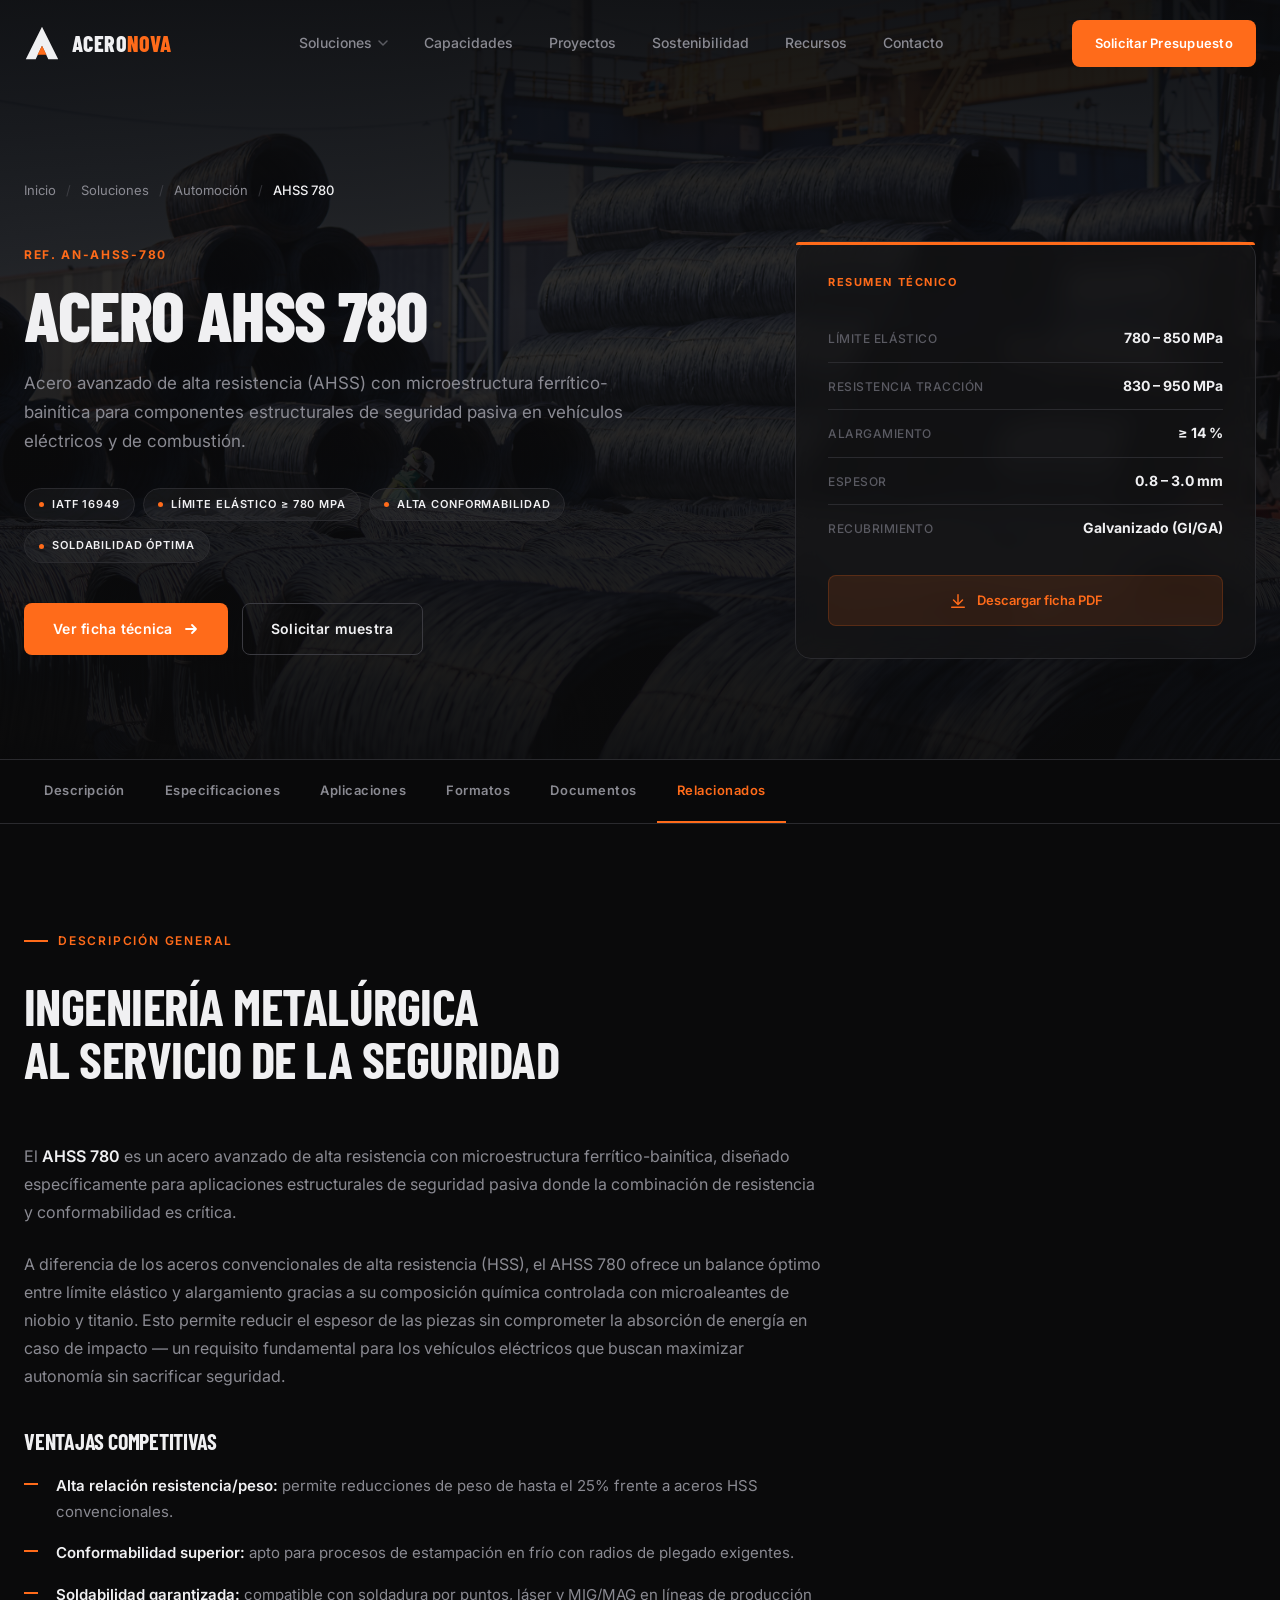
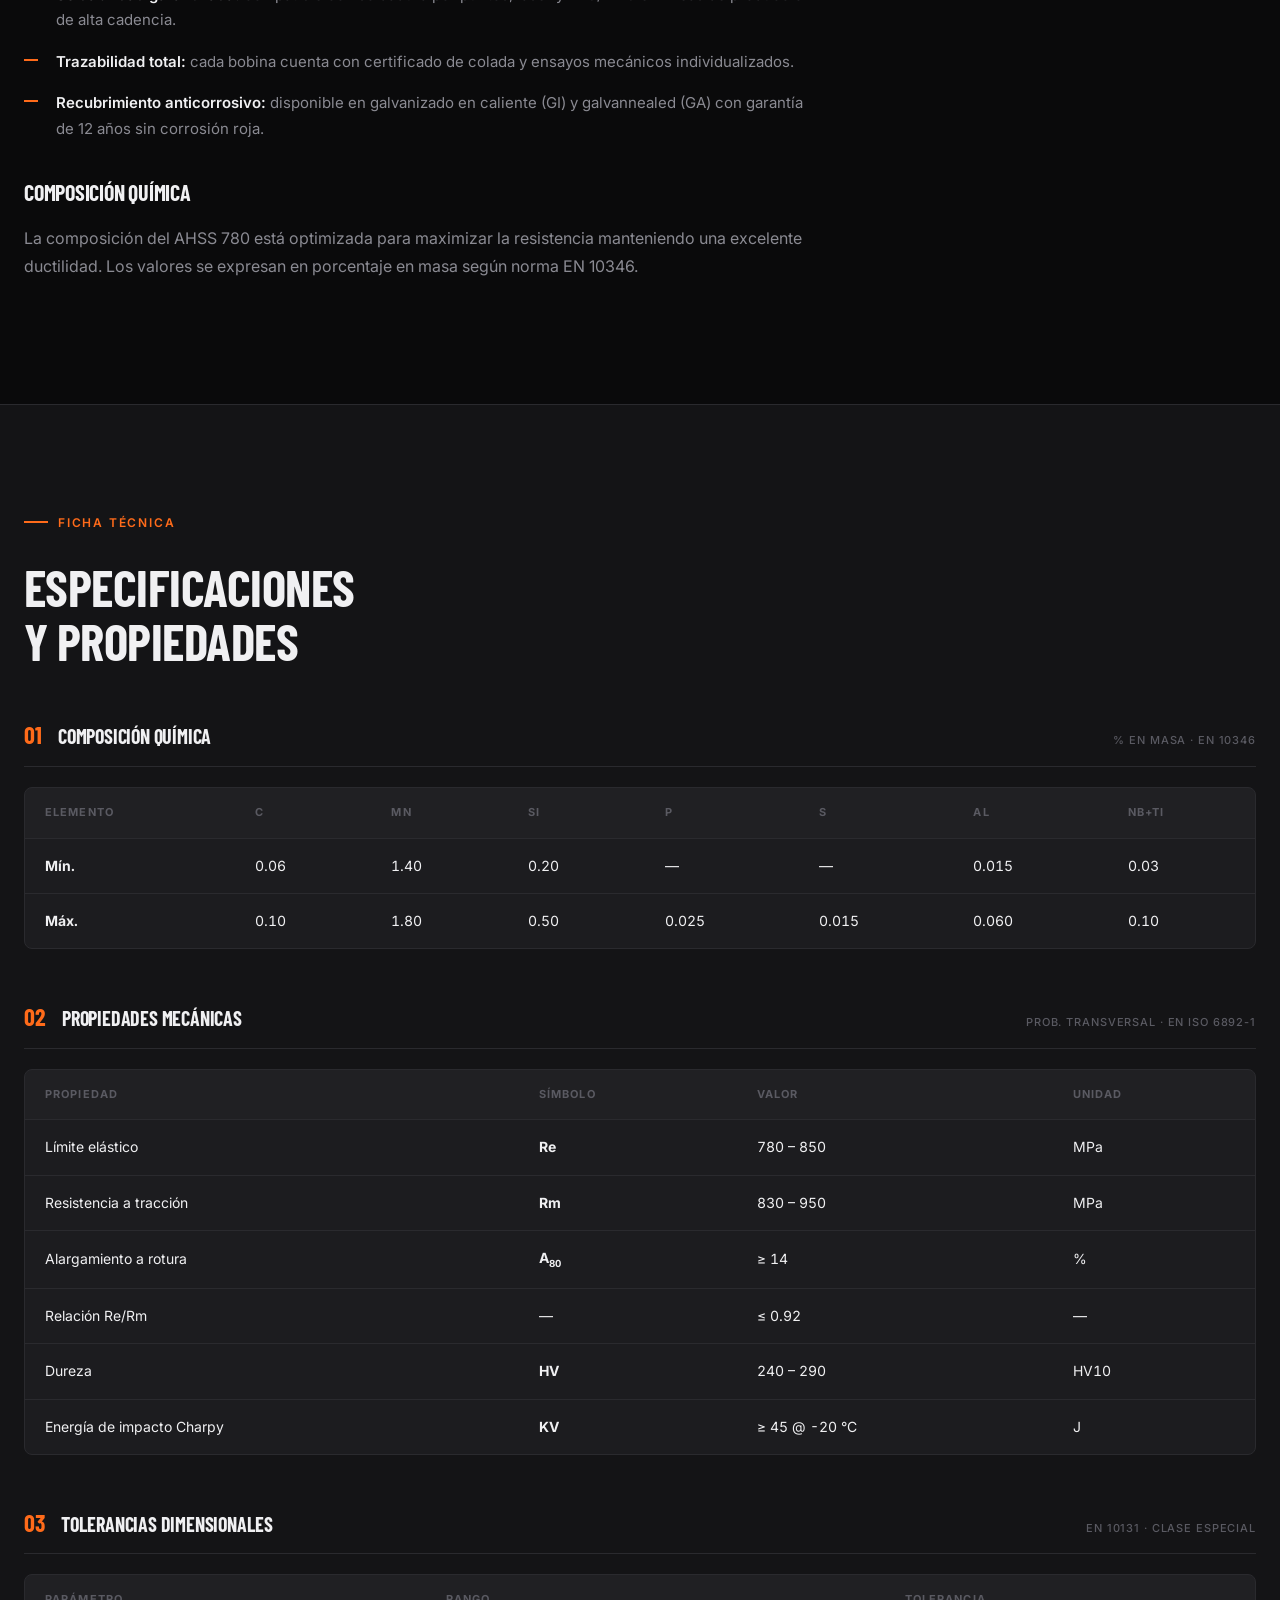
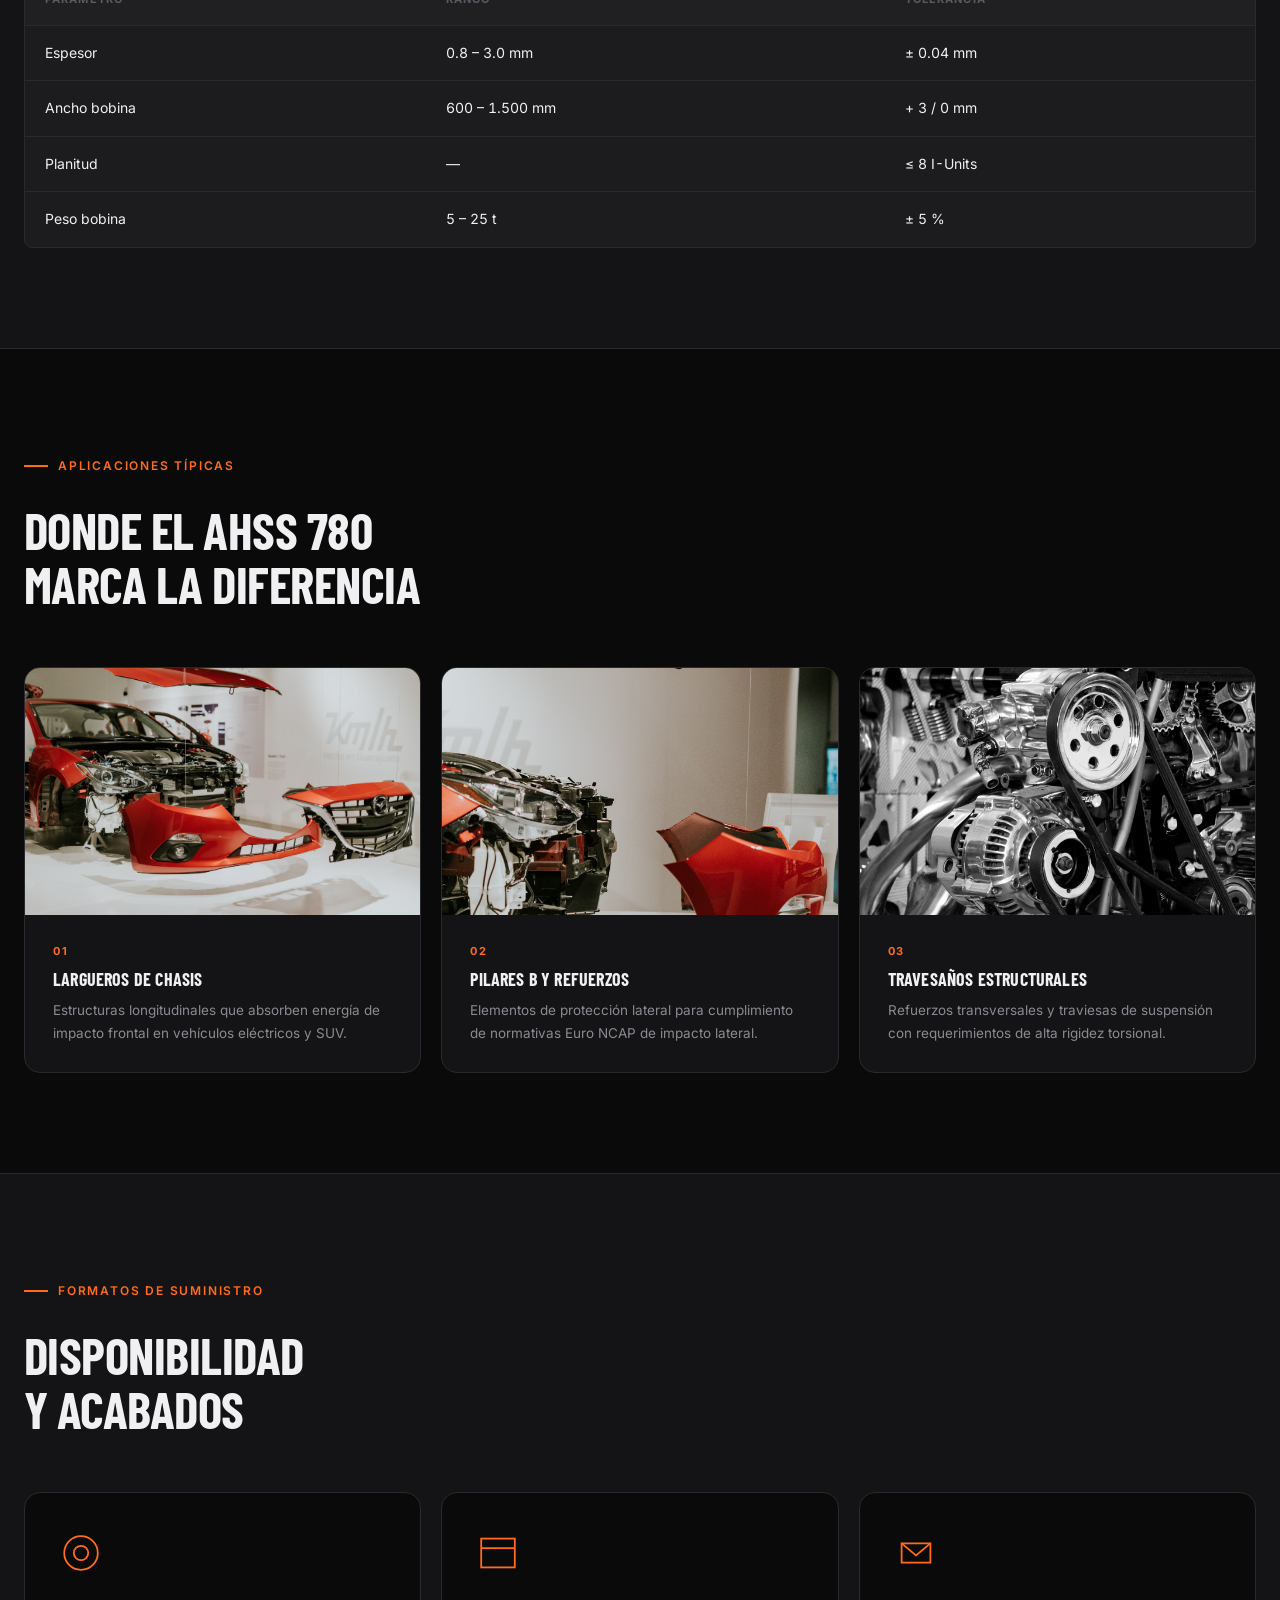
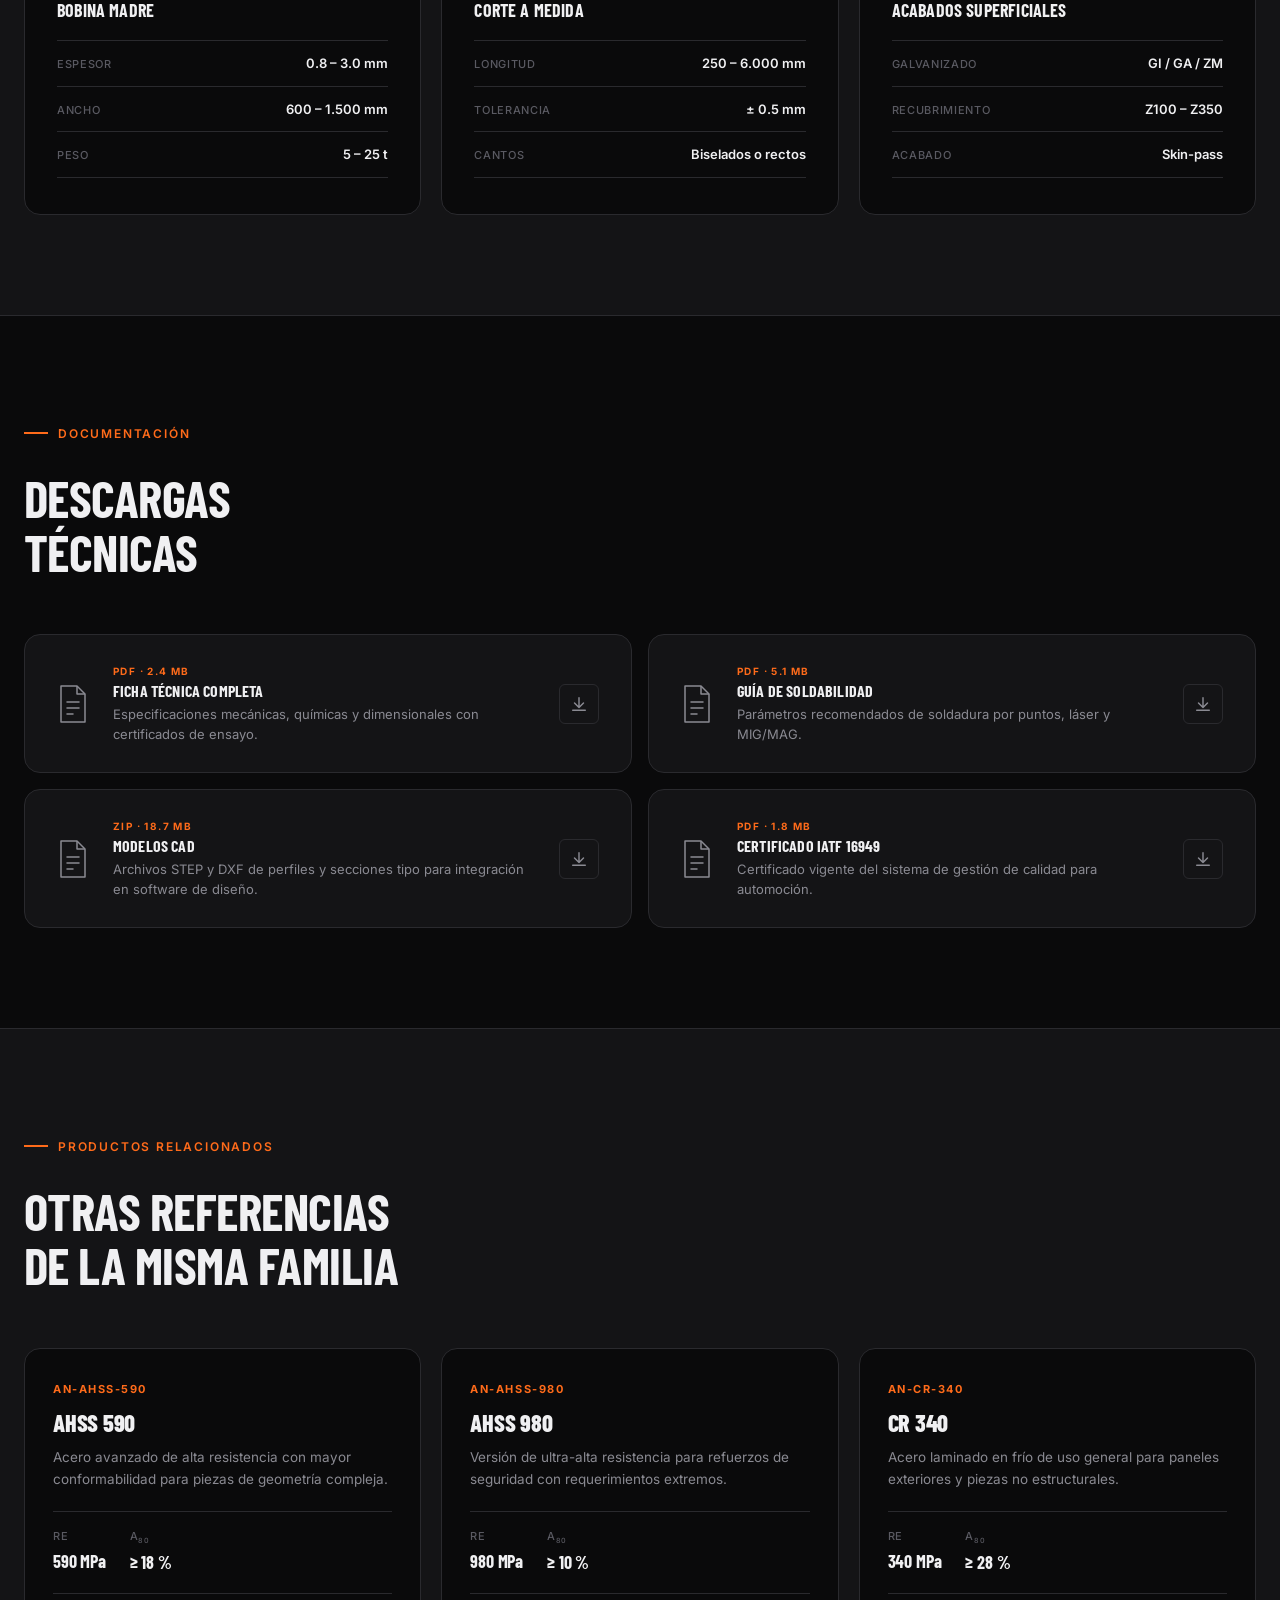
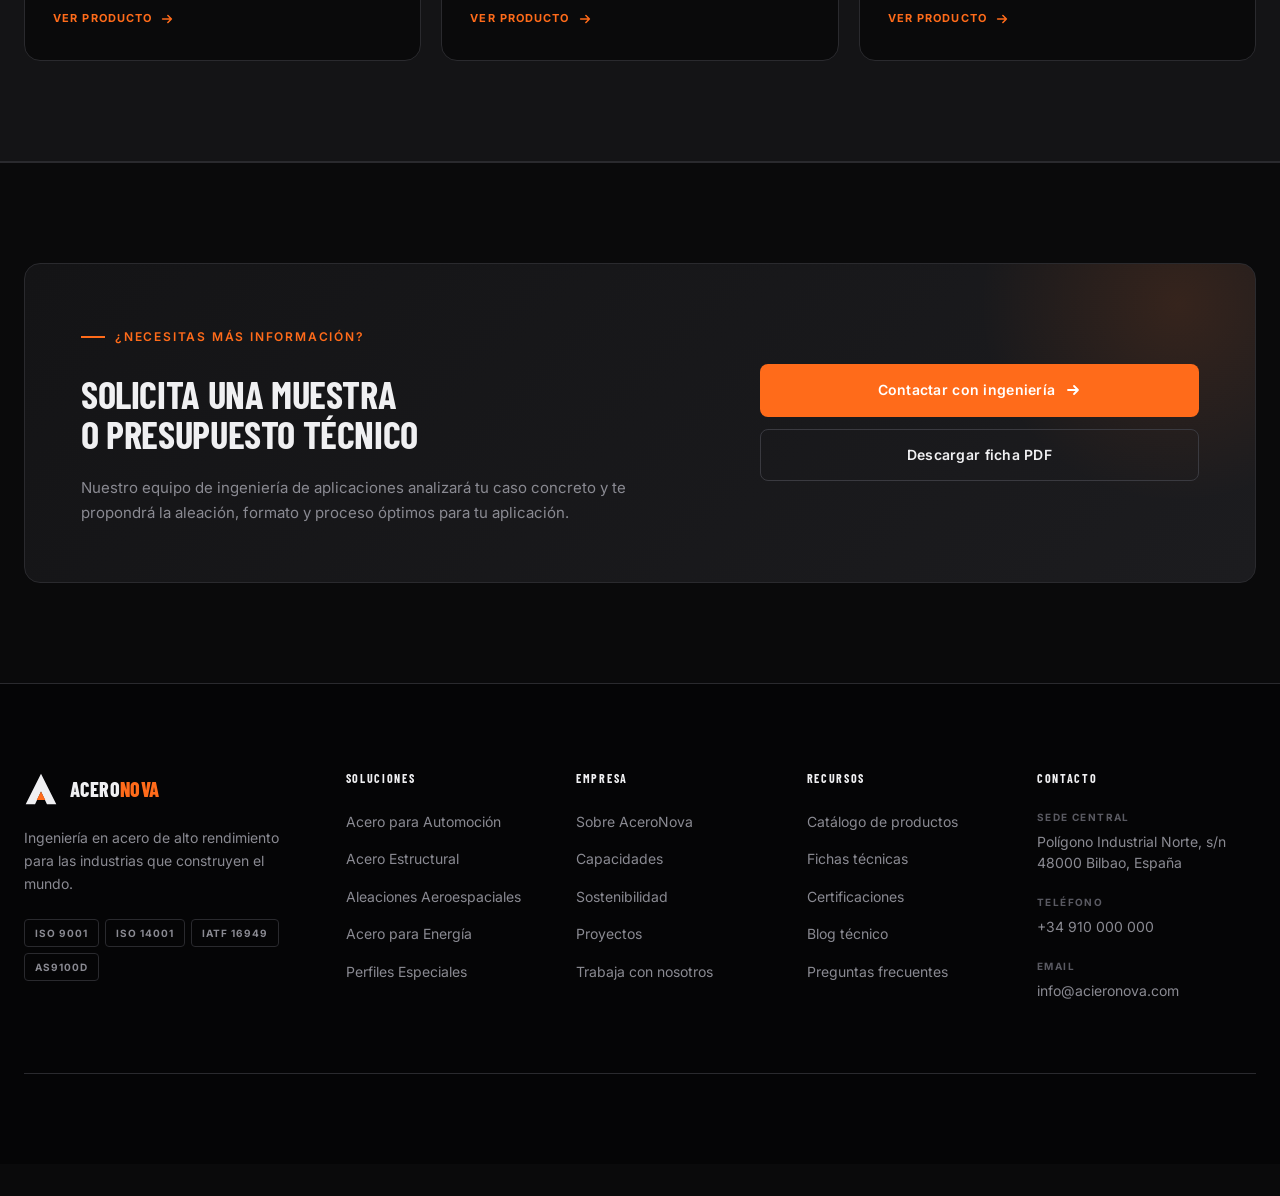
==== producto.html @ 3eb46269 "Pagina metalúrgica" ====
<!DOCTYPE html>
<html lang="es">
<head>
  <meta charset="UTF-8">
  <meta name="viewport" content="width=device-width, initial-scale=1.0">

  <!-- SEO básico -->
  <title>Acero AHSS 780 — Acero Avanzado de Alta Resistencia | AceroNova</title>
  <meta name="description" content="Ficha técnica del acero AHSS 780: acero avanzado de alta resistencia para componentes estructurales de automoción. Límite elástico ≥ 780 MPa, tolerancias ±0.04 mm, certificación IATF 16949.">
  <meta name="keywords" content="AHSS 780, acero alta resistencia, acero automoción, acero estructural, AHSS, acero avanzado, ficha técnica acero">
  <meta name="author" content="AceroNova">
  <meta name="robots" content="index, follow, max-image-preview:large">
  <meta name="theme-color" content="#0a0a0b">
  <meta name="format-detection" content="telephone=no">
  <link rel="canonical" href="https://acieronova.com/producto.html">

  <!-- Open Graph -->
  <meta property="og:type" content="product">
  <meta property="og:site_name" content="AceroNova">
  <meta property="og:locale" content="es_ES">
  <meta property="og:url" content="https://acieronova.com/producto.html">
  <meta property="og:title" content="Acero AHSS 780 — Acero Avanzado de Alta Resistencia">
  <meta property="og:description" content="Acero AHSS 780 para componentes estructurales de seguridad pasiva. Límite elástico ≥ 780 MPa, alta conformabilidad, soldabilidad óptima y certificación IATF 16949.">
  <meta property="og:image" content="https://acieronova.com/assets/img/og-producto.jpg">
  <meta property="og:image:width" content="1200">
  <meta property="og:image:height" content="630">
  <meta property="og:image:alt" content="Ficha técnica del acero AHSS 780">

  <!-- Twitter Card -->
  <meta name="twitter:card" content="summary_large_image">
  <meta name="twitter:title" content="Acero AHSS 780 — Ficha técnica">
  <meta name="twitter:description" content="Acero avanzado de alta resistencia para componentes estructurales de automoción. Re ≥ 780 MPa · Tolerancia ±0.04 mm.">
  <meta name="twitter:image" content="https://acieronova.com/assets/img/og-producto.jpg">

  <!-- Favicon -->
  <link rel="icon" type="image/svg+xml" href="favicon.svg">
  <link rel="apple-touch-icon" href="favicon.svg">

  <!-- Fuentes (optimizadas) -->
  <link rel="preconnect" href="https://fonts.googleapis.com">
  <link rel="preconnect" href="https://fonts.gstatic.com" crossorigin>
  <link href="https://fonts.googleapis.com/css2?family=Barlow+Condensed:wght@700;800&family=Inter:wght@400;600;700&display=swap" rel="stylesheet">

  <!-- Estilos -->
  <link rel="stylesheet" href="css/styles.css">

  <!-- Schema.org — Product -->
  <script type="application/ld+json">
  {
    "@context": "https://schema.org",
    "@type": "Product",
    "name": "Acero AHSS 780",
    "sku": "AN-AHSS-780",
    "mpn": "AHSS-780",
    "brand": {
      "@type": "Brand",
      "name": "AceroNova"
    },
    "description": "Acero avanzado de alta resistencia (AHSS) con microestructura ferrítico-bainítica para componentes estructurales de seguridad pasiva. Límite elástico 780-850 MPa, alargamiento ≥ 14%, disponible en espesores de 0.8 a 3.0 mm con recubrimiento galvanizado.",
    "image": "https://acieronova.com/assets/img/producto-hero.jpg",
    "category": "Acero Avanzado de Alta Resistencia",
    "material": "Acero microaleado ferrítico-bainítico",
    "manufacturer": {
      "@type": "Organization",
      "name": "AceroNova",
      "url": "https://acieronova.com"
    },
    "additionalProperty": [
      {
        "@type": "PropertyValue",
        "name": "Límite elástico (Re)",
        "value": "780-850",
        "unitCode": "MPA"
      },
      {
        "@type": "PropertyValue",
        "name": "Resistencia a tracción (Rm)",
        "value": "830-950",
        "unitCode": "MPA"
      },
      {
        "@type": "PropertyValue",
        "name": "Alargamiento (A80)",
        "value": "≥ 14",
        "unitCode": "P1"
      },
      {
        "@type": "PropertyValue",
        "name": "Espesor",
        "value": "0.8-3.0",
        "unitCode": "MMT"
      }
    ],
    "offers": {
      "@type": "Offer",
      "availability": "https://schema.org/InStock",
      "priceCurrency": "EUR",
      "price": "0",
      "priceValidUntil": "2025-12-31",
      "url": "https://acieronova.com/producto.html",
      "seller": {
        "@type": "Organization",
        "name": "AceroNova"
      }
    }
  }
  </script>
</head>
<body class="page-product">

  <!-- ============================================================
       HEADER (idéntico al de index.html)
       ============================================================ -->
  <header class="header" id="header">
    <div class="header__inner container">

      <a href="index.html" class="header__logo" aria-label="AceroNova — Inicio">
        <svg class="header__logo-mark" viewBox="0 0 40 40" fill="none" aria-hidden="true">
          <path d="M20 2L38 38H27L20 23L13 38H2L20 2Z" fill="currentColor"/>
          <path d="M20 23L25 33H15L20 23Z" fill="var(--orange)"/>
        </svg>
        <span class="header__logo-text">ACERO<span>NOVA</span></span>
      </a>

      <nav class="header__nav" id="nav" aria-label="Navegación principal">
  <ul class="header__menu">

    <li class="header__item header__item--has-dropdown">
      <a href="index.html#soluciones" class="header__link">
        Soluciones
        <svg class="header__caret" width="10" height="6" viewBox="0 0 10 6" fill="none" aria-hidden="true">
          <path d="M1 1L5 5L9 1" stroke="currentColor" stroke-width="1.5" stroke-linecap="round" stroke-linejoin="round"/>
        </svg>
      </a>
      <div class="header__dropdown">
        <ul>
          <li><a href="producto.html">Acero para Automoción</a></li>
          <li><a href="index.html#soluciones">Acero Estructural</a></li>
          <li><a href="index.html#soluciones">Aleaciones Aeroespaciales</a></li>
          <li><a href="index.html#soluciones">Acero para Energía</a></li>
          <li><a href="index.html#soluciones">Perfiles Especiales</a></li>
        </ul>
      </div>
    </li>

    <li class="header__item">
      <a href="index.html#capacidades" class="header__link">Capacidades</a>
    </li>

    <li class="header__item">
      <a href="index.html#proyectos" class="header__link">Proyectos</a>
    </li>

    <li class="header__item">
      <a href="index.html#sostenibilidad" class="header__link">Sostenibilidad</a>
    </li>

    <li class="header__item">
      <a href="recursos.html" class="header__link">Recursos</a>
    </li>

    <li class="header__item">
      <a href="index.html#contacto" class="header__link">Contacto</a>
    </li>

  </ul>
</nav>

      <div class="header__actions">
        <a href="index.html#contacto" class="btn btn--primary header__cta">
          Solicitar Presupuesto
        </a>
        <button class="header__toggle" id="navToggle" aria-label="Abrir menú" aria-expanded="false" aria-controls="nav">
          <span></span>
          <span></span>
          <span></span>
        </button>
      </div>

    </div>
  </header>


  <!-- ============================================================
       HERO DE PRODUCTO
       ============================================================ -->
  <section class="product-hero">

    <!-- Fondo de imagen sutil -->
    <div class="product-hero__media" aria-hidden="true">
      <img src="/assets/img/producto-hero.jpg" alt="">
      <div class="product-hero__overlay"></div>
    </div>

    <div class="container">

      <!-- Breadcrumb -->
      <nav class="breadcrumb" aria-label="Ruta de navegación">
        <ol class="breadcrumb__list">
          <li><a href="index.html">Inicio</a></li>
          <li><span class="breadcrumb__sep">/</span></li>
          <li><a href="index.html#soluciones">Soluciones</a></li>
          <li><span class="breadcrumb__sep">/</span></li>
          <li><a href="#">Automoción</a></li>
          <li><span class="breadcrumb__sep">/</span></li>
          <li aria-current="page">AHSS 780</li>
        </ol>
      </nav>

      <div class="product-hero__content">

        <div class="product-hero__head">

          <span class="product-hero__code">Ref. AN-AHSS-780</span>

          <h1 class="product-hero__title">
            Acero AHSS 780
          </h1>

          <p class="product-hero__subtitle">
            Acero avanzado de alta resistencia (AHSS) con microestructura
            ferrítico-bainítica para componentes estructurales de seguridad
            pasiva en vehículos eléctricos y de combustión.
          </p>

          <!-- Badges rápidos -->
          <ul class="product-hero__badges">
            <li>IATF 16949</li>
            <li>Límite elástico ≥ 780 MPa</li>
            <li>Alta conformabilidad</li>
            <li>Soldabilidad óptima</li>
          </ul>

          <!-- CTAs -->
          <div class="product-hero__actions">
            <a href="#ficha" class="btn btn--primary">
              Ver ficha técnica
              <svg class="btn__arrow" width="16" height="16" viewBox="0 0 16 16" fill="none" aria-hidden="true">
                <path d="M3 8H13M13 8L9 4M13 8L9 12" stroke="currentColor" stroke-width="1.8" stroke-linecap="round" stroke-linejoin="round"/>
              </svg>
            </a>
            <a href="index.html#contacto" class="btn btn--ghost">
              Solicitar muestra
            </a>
          </div>

        </div>

        <!-- Ficha resumen lateral -->
        <aside class="product-hero__summary">
          <div class="product-summary">
            <span class="product-summary__label">Resumen técnico</span>

            <dl class="product-summary__list">
              <div>
                <dt>Límite elástico</dt>
                <dd>780 – 850 MPa</dd>
              </div>
              <div>
                <dt>Resistencia tracción</dt>
                <dd>830 – 950 MPa</dd>
              </div>
              <div>
                <dt>Alargamiento</dt>
                <dd>≥ 14 %</dd>
              </div>
              <div>
                <dt>Espesor</dt>
                <dd>0.8 – 3.0 mm</dd>
              </div>
              <div>
                <dt>Recubrimiento</dt>
                <dd>Galvanizado (GI/GA)</dd>
              </div>
            </dl>

            <a href="#" class="product-summary__download">
              <svg width="18" height="18" viewBox="0 0 20 20" fill="none" aria-hidden="true">
                <path d="M10 3V14M10 14L5 9M10 14L15 9" stroke="currentColor" stroke-width="1.6" stroke-linecap="round" stroke-linejoin="round"/>
                <path d="M3 17H17" stroke="currentColor" stroke-width="1.6" stroke-linecap="round"/>
              </svg>
              Descargar ficha PDF
            </a>
          </div>
        </aside>

      </div>

    </div>

  </section>


  <!-- ============================================================
       NAV INTERNA STICKY
       ============================================================ -->
  <nav class="product-nav" id="productNav" aria-label="Secciones del producto">
    <div class="container">
      <ul class="product-nav__list">
        <li><a href="#descripcion" class="product-nav__link is-active">Descripción</a></li>
        <li><a href="#ficha" class="product-nav__link">Especificaciones</a></li>
        <li><a href="#aplicaciones" class="product-nav__link">Aplicaciones</a></li>
        <li><a href="#formatos" class="product-nav__link">Formatos</a></li>
        <li><a href="#documentos" class="product-nav__link">Documentos</a></li>
        <li><a href="#relacionados" class="product-nav__link">Relacionados</a></li>
      </ul>
    </div>
  </nav>


  <!-- ============================================================
       SECCIÓN 1 — DESCRIPCIÓN
       ============================================================ -->
  <section class="product-section" id="descripcion">
    <div class="container">

      <div class="product-section__head">
        <span class="eyebrow">Descripción general</span>
        <h2 class="product-section__title">
          Ingeniería metalúrgica<br>
          al servicio de la seguridad
        </h2>
      </div>

      <div class="product-prose">

        <p class="product-prose__lead">
          El <strong>AHSS 780</strong> es un acero avanzado de alta resistencia
          con microestructura ferrítico-bainítica, diseñado específicamente
          para aplicaciones estructurales de seguridad pasiva donde la
          combinación de resistencia y conformabilidad es crítica.
        </p>

        <p>
          A diferencia de los aceros convencionales de alta resistencia
          (HSS), el AHSS 780 ofrece un balance óptimo entre límite elástico
          y alargamiento gracias a su composición química controlada con
          microaleantes de niobio y titanio. Esto permite reducir el espesor
          de las piezas sin comprometer la absorción de energía en caso de
          impacto — un requisito fundamental para los vehículos eléctricos
          que buscan maximizar autonomía sin sacrificar seguridad.
        </p>

        <h3>Ventajas competitivas</h3>

        <ul class="product-prose__list">
          <li>
            <strong>Alta relación resistencia/peso:</strong> permite reducciones
            de peso de hasta el 25% frente a aceros HSS convencionales.
          </li>
          <li>
            <strong>Conformabilidad superior:</strong> apto para procesos de
            estampación en frío con radios de plegado exigentes.
          </li>
          <li>
            <strong>Soldabilidad garantizada:</strong> compatible con soldadura
            por puntos, láser y MIG/MAG en líneas de producción de alta cadencia.
          </li>
          <li>
            <strong>Trazabilidad total:</strong> cada bobina cuenta con
            certificado de colada y ensayos mecánicos individualizados.
          </li>
          <li>
            <strong>Recubrimiento anticorrosivo:</strong> disponible en
            galvanizado en caliente (GI) y galvannealed (GA) con garantía
            de 12 años sin corrosión roja.
          </li>
        </ul>

        <h3>Composición química</h3>

        <p>
          La composición del AHSS 780 está optimizada para maximizar la
          resistencia manteniendo una excelente ductilidad. Los valores
          se expresan en porcentaje en masa según norma EN 10346.
        </p>

      </div>

    </div>
  </section>


  <!-- ============================================================
       SECCIÓN 2 — ESPECIFICACIONES TÉCNICAS
       ============================================================ -->
  <section class="product-section product-section--alt" id="ficha">
    <div class="container">

      <div class="product-section__head">
        <span class="eyebrow">Ficha técnica</span>
        <h2 class="product-section__title">
          Especificaciones<br>
          y propiedades
        </h2>
      </div>

      <!-- Tabla: Composición química -->
      <div class="spec-block">

        <div class="spec-block__head">
          <span class="spec-block__num">01</span>
          <h3 class="spec-block__title">Composición química</h3>
          <span class="spec-block__meta">% en masa · EN 10346</span>
        </div>

        <div class="spec-table-wrap">
          <table class="spec-table">
            <thead>
              <tr>
                <th>Elemento</th>
                <th>C</th>
                <th>Mn</th>
                <th>Si</th>
                <th>P</th>
                <th>S</th>
                <th>Al</th>
                <th>Nb+Ti</th>
              </tr>
            </thead>
            <tbody>
              <tr>
                <td><strong>Mín.</strong></td>
                <td>0.06</td>
                <td>1.40</td>
                <td>0.20</td>
                <td>—</td>
                <td>—</td>
                <td>0.015</td>
                <td>0.03</td>
              </tr>
              <tr>
                <td><strong>Máx.</strong></td>
                <td>0.10</td>
                <td>1.80</td>
                <td>0.50</td>
                <td>0.025</td>
                <td>0.015</td>
                <td>0.060</td>
                <td>0.10</td>
              </tr>
            </tbody>
          </table>
        </div>

      </div>

      <!-- Tabla: Propiedades mecánicas -->
      <div class="spec-block">

        <div class="spec-block__head">
          <span class="spec-block__num">02</span>
          <h3 class="spec-block__title">Propiedades mecánicas</h3>
          <span class="spec-block__meta">Prob. transversal · EN ISO 6892-1</span>
        </div>

        <div class="spec-table-wrap">
          <table class="spec-table">
            <thead>
              <tr>
                <th>Propiedad</th>
                <th>Símbolo</th>
                <th>Valor</th>
                <th>Unidad</th>
              </tr>
            </thead>
            <tbody>
              <tr>
                <td>Límite elástico</td>
                <td><strong>Re</strong></td>
                <td>780 – 850</td>
                <td>MPa</td>
              </tr>
              <tr>
                <td>Resistencia a tracción</td>
                <td><strong>Rm</strong></td>
                <td>830 – 950</td>
                <td>MPa</td>
              </tr>
              <tr>
                <td>Alargamiento a rotura</td>
                <td><strong>A<sub>80</sub></strong></td>
                <td>≥ 14</td>
                <td>%</td>
              </tr>
              <tr>
                <td>Relación Re/Rm</td>
                <td>—</td>
                <td>≤ 0.92</td>
                <td>—</td>
              </tr>
              <tr>
                <td>Dureza</td>
                <td><strong>HV</strong></td>
                <td>240 – 290</td>
                <td>HV10</td>
              </tr>
              <tr>
                <td>Energía de impacto Charpy</td>
                <td><strong>KV</strong></td>
                <td>≥ 45 @ -20 °C</td>
                <td>J</td>
              </tr>
            </tbody>
          </table>
        </div>

      </div>

      <!-- Tabla: Tolerancias dimensionales -->
      <div class="spec-block">

        <div class="spec-block__head">
          <span class="spec-block__num">03</span>
          <h3 class="spec-block__title">Tolerancias dimensionales</h3>
          <span class="spec-block__meta">EN 10131 · Clase especial</span>
        </div>

        <div class="spec-table-wrap">
          <table class="spec-table">
            <thead>
              <tr>
                <th>Parámetro</th>
                <th>Rango</th>
                <th>Tolerancia</th>
              </tr>
            </thead>
            <tbody>
              <tr>
                <td>Espesor</td>
                <td>0.8 – 3.0 mm</td>
                <td>± 0.04 mm</td>
              </tr>
              <tr>
                <td>Ancho bobina</td>
                <td>600 – 1.500 mm</td>
                <td>+ 3 / 0 mm</td>
              </tr>
              <tr>
                <td>Planitud</td>
                <td>—</td>
                <td>≤ 8 I-Units</td>
              </tr>
              <tr>
                <td>Peso bobina</td>
                <td>5 – 25 t</td>
                <td>± 5 %</td>
              </tr>
            </tbody>
          </table>
        </div>

      </div>

    </div>
  </section>


  <!-- ============================================================
       SECCIÓN 3 — APLICACIONES
       ============================================================ -->
  <section class="product-section" id="aplicaciones">
    <div class="container">

      <div class="product-section__head">
        <span class="eyebrow">Aplicaciones típicas</span>
        <h2 class="product-section__title">
          Donde el AHSS 780<br>
          marca la diferencia
        </h2>
      </div>

      <div class="applications">

        <a href="#" class="app-card">
          <div class="app-card__media">
            <img src="/assets/img/producto-aplicacion-1.jpg" alt="Aplicación en chasis de automoción" loading="lazy">
          </div>
          <div class="app-card__body">
            <span class="app-card__num">01</span>
            <h3 class="app-card__title">Largueros de chasis</h3>
            <p class="app-card__desc">
              Estructuras longitudinales que absorben energía de impacto
              frontal en vehículos eléctricos y SUV.
            </p>
          </div>
        </a>

        <a href="#" class="app-card">
          <div class="app-card__media">
            <img src="/assets/img/producto-aplicacion-2.jpg" alt="Aplicación en pilar B" loading="lazy">
          </div>
          <div class="app-card__body">
            <span class="app-card__num">02</span>
            <h3 class="app-card__title">Pilares B y refuerzos</h3>
            <p class="app-card__desc">
              Elementos de protección lateral para cumplimiento de
              normativas Euro NCAP de impacto lateral.
            </p>
          </div>
        </a>

        <a href="#" class="app-card">
          <div class="app-card__media">
            <img src="/assets/img/producto-aplicacion-3.jpg" alt="Aplicación en travesaños" loading="lazy">
          </div>
          <div class="app-card__body">
            <span class="app-card__num">03</span>
            <h3 class="app-card__title">Travesaños estructurales</h3>
            <p class="app-card__desc">
              Refuerzos transversales y traviesas de suspensión con
              requerimientos de alta rigidez torsional.
            </p>
          </div>
        </a>

      </div>

    </div>
  </section>


  <!-- ============================================================
       SECCIÓN 4 — FORMATOS DISPONIBLES
       ============================================================ -->
  <section class="product-section product-section--alt" id="formatos">
    <div class="container">

      <div class="product-section__head">
        <span class="eyebrow">Formatos de suministro</span>
        <h2 class="product-section__title">
          Disponibilidad<br>
          y acabados
        </h2>
      </div>

      <div class="formats">

        <div class="format-card">
          <div class="format-card__icon">
            <svg viewBox="0 0 40 40" fill="none" aria-hidden="true">
              <circle cx="20" cy="20" r="14" stroke="currentColor" stroke-width="1.5"/>
              <circle cx="20" cy="20" r="6" stroke="currentColor" stroke-width="1.5"/>
            </svg>
          </div>
          <h3 class="format-card__title">Bobina madre</h3>
          <ul class="format-card__specs">
            <li><span>Espesor</span><strong>0.8 – 3.0 mm</strong></li>
            <li><span>Ancho</span><strong>600 – 1.500 mm</strong></li>
            <li><span>Peso</span><strong>5 – 25 t</strong></li>
          </ul>
        </div>

        <div class="format-card">
          <div class="format-card__icon">
            <svg viewBox="0 0 40 40" fill="none" aria-hidden="true">
              <rect x="6" y="8" width="28" height="24" stroke="currentColor" stroke-width="1.5"/>
              <path d="M6 16H34" stroke="currentColor" stroke-width="1.5"/>
            </svg>
          </div>
          <h3 class="format-card__title">Corte a medida</h3>
          <ul class="format-card__specs">
            <li><span>Longitud</span><strong>250 – 6.000 mm</strong></li>
            <li><span>Tolerancia</span><strong>± 0.5 mm</strong></li>
            <li><span>Cantos</span><strong>Biselados o rectos</strong></li>
          </ul>
        </div>

        <div class="format-card">
          <div class="format-card__icon">
            <svg viewBox="0 0 40 40" fill="none" aria-hidden="true">
              <path d="M8 12H32V28H8Z" stroke="currentColor" stroke-width="1.5"/>
              <path d="M8 12L20 22L32 12" stroke="currentColor" stroke-width="1.5"/>
            </svg>
          </div>
          <h3 class="format-card__title">Acabados superficiales</h3>
          <ul class="format-card__specs">
            <li><span>Galvanizado</span><strong>GI / GA / ZM</strong></li>
            <li><span>Recubrimiento</span><strong>Z100 – Z350</strong></li>
            <li><span>Acabado</span><strong>Skin-pass</strong></li>
          </ul>
        </div>

      </div>

    </div>
  </section>


  <!-- ============================================================
       SECCIÓN 5 — DOCUMENTOS
       ============================================================ -->
  <section class="product-section" id="documentos">
    <div class="container">

      <div class="product-section__head">
        <span class="eyebrow">Documentación</span>
        <h2 class="product-section__title">
          Descargas<br>
          técnicas
        </h2>
      </div>

      <div class="documents">

        <a href="#" class="doc-item">
          <div class="doc-item__icon">
            <svg viewBox="0 0 32 40" fill="none" aria-hidden="true">
              <path d="M4 2H20L28 10V38H4V2Z" stroke="currentColor" stroke-width="1.5" stroke-linejoin="round"/>
              <path d="M20 2V10H28" stroke="currentColor" stroke-width="1.5" stroke-linejoin="round"/>
              <path d="M10 18H22M10 24H22M10 30H16" stroke="currentColor" stroke-width="1.5" stroke-linecap="round"/>
            </svg>
          </div>
          <div class="doc-item__body">
            <span class="doc-item__type">PDF · 2.4 MB</span>
            <h3 class="doc-item__title">Ficha técnica completa</h3>
            <p class="doc-item__desc">
              Especificaciones mecánicas, químicas y dimensionales con
              certificados de ensayo.
            </p>
          </div>
          <span class="doc-item__cta">
            <svg width="18" height="18" viewBox="0 0 20 20" fill="none" aria-hidden="true">
              <path d="M10 3V14M10 14L5 9M10 14L15 9" stroke="currentColor" stroke-width="1.6" stroke-linecap="round" stroke-linejoin="round"/>
              <path d="M3 17H17" stroke="currentColor" stroke-width="1.6" stroke-linecap="round"/>
            </svg>
          </span>
        </a>

        <a href="#" class="doc-item">
          <div class="doc-item__icon">
            <svg viewBox="0 0 32 40" fill="none" aria-hidden="true">
              <path d="M4 2H20L28 10V38H4V2Z" stroke="currentColor" stroke-width="1.5" stroke-linejoin="round"/>
              <path d="M20 2V10H28" stroke="currentColor" stroke-width="1.5" stroke-linejoin="round"/>
              <path d="M10 18H22M10 24H22M10 30H16" stroke="currentColor" stroke-width="1.5" stroke-linecap="round"/>
            </svg>
          </div>
          <div class="doc-item__body">
            <span class="doc-item__type">PDF · 5.1 MB</span>
            <h3 class="doc-item__title">Guía de soldabilidad</h3>
            <p class="doc-item__desc">
              Parámetros recomendados de soldadura por puntos, láser y MIG/MAG.
            </p>
          </div>
          <span class="doc-item__cta">
            <svg width="18" height="18" viewBox="0 0 20 20" fill="none" aria-hidden="true">
              <path d="M10 3V14M10 14L5 9M10 14L15 9" stroke="currentColor" stroke-width="1.6" stroke-linecap="round" stroke-linejoin="round"/>
              <path d="M3 17H17" stroke="currentColor" stroke-width="1.6" stroke-linecap="round"/>
            </svg>
          </span>
        </a>

        <a href="#" class="doc-item">
          <div class="doc-item__icon">
            <svg viewBox="0 0 32 40" fill="none" aria-hidden="true">
              <path d="M4 2H20L28 10V38H4V2Z" stroke="currentColor" stroke-width="1.5" stroke-linejoin="round"/>
              <path d="M20 2V10H28" stroke="currentColor" stroke-width="1.5" stroke-linejoin="round"/>
              <path d="M10 18H22M10 24H22M10 30H16" stroke="currentColor" stroke-width="1.5" stroke-linecap="round"/>
            </svg>
          </div>
          <div class="doc-item__body">
            <span class="doc-item__type">ZIP · 18.7 MB</span>
            <h3 class="doc-item__title">Modelos CAD</h3>
            <p class="doc-item__desc">
              Archivos STEP y DXF de perfiles y secciones tipo para
              integración en software de diseño.
            </p>
          </div>
          <span class="doc-item__cta">
            <svg width="18" height="18" viewBox="0 0 20 20" fill="none" aria-hidden="true">
              <path d="M10 3V14M10 14L5 9M10 14L15 9" stroke="currentColor" stroke-width="1.6" stroke-linecap="round" stroke-linejoin="round"/>
              <path d="M3 17H17" stroke="currentColor" stroke-width="1.6" stroke-linecap="round"/>
            </svg>
          </span>
        </a>

        <a href="#" class="doc-item">
          <div class="doc-item__icon">
            <svg viewBox="0 0 32 40" fill="none" aria-hidden="true">
              <path d="M4 2H20L28 10V38H4V2Z" stroke="currentColor" stroke-width="1.5" stroke-linejoin="round"/>
              <path d="M20 2V10H28" stroke="currentColor" stroke-width="1.5" stroke-linejoin="round"/>
              <path d="M10 18H22M10 24H22M10 30H16" stroke="currentColor" stroke-width="1.5" stroke-linecap="round"/>
            </svg>
          </div>
          <div class="doc-item__body">
            <span class="doc-item__type">PDF · 1.8 MB</span>
            <h3 class="doc-item__title">Certificado IATF 16949</h3>
            <p class="doc-item__desc">
              Certificado vigente del sistema de gestión de calidad para
              automoción.
            </p>
          </div>
          <span class="doc-item__cta">
            <svg width="18" height="18" viewBox="0 0 20 20" fill="none" aria-hidden="true">
              <path d="M10 3V14M10 14L5 9M10 14L15 9" stroke="currentColor" stroke-width="1.6" stroke-linecap="round" stroke-linejoin="round"/>
              <path d="M3 17H17" stroke="currentColor" stroke-width="1.6" stroke-linecap="round"/>
            </svg>
          </span>
        </a>

      </div>

    </div>
  </section>


  <!-- ============================================================
       SECCIÓN 6 — PRODUCTOS RELACIONADOS
       ============================================================ -->
  <section class="product-section product-section--alt" id="relacionados">
    <div class="container">

      <div class="product-section__head">
        <span class="eyebrow">Productos relacionados</span>
        <h2 class="product-section__title">
          Otras referencias<br>
          de la misma familia
        </h2>
      </div>

      <div class="related">

        <a href="#" class="related-card">
          <span class="related-card__code">AN-AHSS-590</span>
          <h3 class="related-card__title">AHSS 590</h3>
          <p class="related-card__desc">
            Acero avanzado de alta resistencia con mayor conformabilidad
            para piezas de geometría compleja.
          </p>
          <ul class="related-card__specs">
            <li><span>Re</span><strong>590 MPa</strong></li>
            <li><span>A<sub>80</sub></span><strong>≥ 18 %</strong></li>
          </ul>
          <span class="related-card__cta">
            Ver producto
            <svg width="14" height="14" viewBox="0 0 16 16" fill="none" aria-hidden="true">
              <path d="M3 8H13M13 8L9 4M13 8L9 12" stroke="currentColor" stroke-width="1.8" stroke-linecap="round" stroke-linejoin="round"/>
            </svg>
          </span>
        </a>

        <a href="#" class="related-card">
          <span class="related-card__code">AN-AHSS-980</span>
          <h3 class="related-card__title">AHSS 980</h3>
          <p class="related-card__desc">
            Versión de ultra-alta resistencia para refuerzos de seguridad
            con requerimientos extremos.
          </p>
          <ul class="related-card__specs">
            <li><span>Re</span><strong>980 MPa</strong></li>
            <li><span>A<sub>80</sub></span><strong>≥ 10 %</strong></li>
          </ul>
          <span class="related-card__cta">
            Ver producto
            <svg width="14" height="14" viewBox="0 0 16 16" fill="none" aria-hidden="true">
              <path d="M3 8H13M13 8L9 4M13 8L9 12" stroke="currentColor" stroke-width="1.8" stroke-linecap="round" stroke-linejoin="round"/>
            </svg>
          </span>
        </a>

        <a href="#" class="related-card">
          <span class="related-card__code">AN-CR-340</span>
          <h3 class="related-card__title">CR 340</h3>
          <p class="related-card__desc">
            Acero laminado en frío de uso general para paneles exteriores
            y piezas no estructurales.
          </p>
          <ul class="related-card__specs">
            <li><span>Re</span><strong>340 MPa</strong></li>
            <li><span>A<sub>80</sub></span><strong>≥ 28 %</strong></li>
          </ul>
          <span class="related-card__cta">
            Ver producto
            <svg width="14" height="14" viewBox="0 0 16 16" fill="none" aria-hidden="true">
              <path d="M3 8H13M13 8L9 4M13 8L9 12" stroke="currentColor" stroke-width="1.8" stroke-linecap="round" stroke-linejoin="round"/>
            </svg>
          </span>
        </a>

      </div>

    </div>
  </section>


  <!-- ============================================================
       CTA FINAL
       ============================================================ -->
  <section class="product-cta">
    <div class="container">
      <div class="product-cta__inner">

        <div class="product-cta__body">
          <span class="eyebrow">¿Necesitas más información?</span>
          <h2 class="product-cta__title">
            Solicita una muestra<br>
            o presupuesto técnico
          </h2>
          <p class="product-cta__desc">
            Nuestro equipo de ingeniería de aplicaciones analizará tu caso
            concreto y te propondrá la aleación, formato y proceso óptimos
            para tu aplicación.
          </p>
        </div>

        <div class="product-cta__actions">
          <a href="index.html#contacto" class="btn btn--primary">
            Contactar con ingeniería
            <svg class="btn__arrow" width="16" height="16" viewBox="0 0 16 16" fill="none" aria-hidden="true">
              <path d="M3 8H13M13 8L9 4M13 8L9 12" stroke="currentColor" stroke-width="1.8" stroke-linecap="round" stroke-linejoin="round"/>
            </svg>
          </a>
          <a href="#" class="btn btn--ghost">
            Descargar ficha PDF
          </a>
        </div>

      </div>
    </div>
  </section>


  <!-- ============================================================
       FOOTER (idéntico al de index.html)
       ============================================================ -->
  <footer class="footer">
    <div class="container">

      <div class="footer__main">

        <div class="footer__brand">
          <a href="index.html" class="footer__logo" aria-label="AceroNova — Inicio">
            <svg class="footer__logo-mark" viewBox="0 0 40 40" fill="none" aria-hidden="true">
              <path d="M20 2L38 38H27L20 23L13 38H2L20 2Z" fill="currentColor"/>
              <path d="M20 23L25 33H15L20 23Z" fill="var(--orange)"/>
            </svg>
            <span class="footer__logo-text">ACERO<span>NOVA</span></span>
          </a>
          <p class="footer__tagline">
            Ingeniería en acero de alto rendimiento para las industrias
            que construyen el mundo.
          </p>
          <ul class="footer__certs">
            <li>ISO 9001</li>
            <li>ISO 14001</li>
            <li>IATF 16949</li>
            <li>AS9100D</li>
          </ul>
        </div>

        <div class="footer__col">
          <h4 class="footer__col-title">Soluciones</h4>
          <ul class="footer__list">
            <li><a href="producto.html">Acero para Automoción</a></li>
            <li><a href="#">Acero Estructural</a></li>
            <li><a href="#">Aleaciones Aeroespaciales</a></li>
            <li><a href="#">Acero para Energía</a></li>
            <li><a href="#">Perfiles Especiales</a></li>
          </ul>
        </div>

        <div class="footer__col">
          <h4 class="footer__col-title">Empresa</h4>
          <ul class="footer__list">
            <li><a href="index.html#capacidades">Sobre AceroNova</a></li>
            <li><a href="index.html#capacidades">Capacidades</a></li>
            <li><a href="index.html#sostenibilidad">Sostenibilidad</a></li>
            <li><a href="index.html#proyectos">Proyectos</a></li>
            <li><a href="#">Trabaja con nosotros</a></li>
          </ul>
        </div>

        <div class="footer__col">
          <h4 class="footer__col-title">Recursos</h4>
          <ul class="footer__list">
            <li><a href="#">Catálogo de productos</a></li>
            <li><a href="#">Fichas técnicas</a></li>
            <li><a href="#">Certificaciones</a></li>
            <li><a href="#">Blog técnico</a></li>
            <li><a href="#">Preguntas frecuentes</a></li>
          </ul>
        </div>

        <div class="footer__col">
          <h4 class="footer__col-title">Contacto</h4>
          <ul class="footer__contact">
            <li>
              <span class="footer__contact-label">Sede central</span>
              <span class="footer__contact-value">
                Polígono Industrial Norte, s/n<br>
                48000 Bilbao, España
              </span>
            </li>
            <li>
              <span class="footer__contact-label">Teléfono</span>
              <a href="tel:+34910000000" class="footer__contact-value">+34 910 000 000</a>
            </li>
            <li>
              <span class="footer__contact-label">Email</span>
              <a href="mailto:info@acieronova.com" class="footer__contact-value">info@acieronova.com</a>
            </li>
          </ul>
        </div>

      </div>

      <div class="footer__legal">
        <p class="footer__copy">© 2025 AceroNova S.A. — Todos los derechos reservados.</p>
        <ul class="footer__legal-links">
          <li><a href="#">Aviso legal</a></li>
          <li><a href="#">Privacidad</a></li>
          <li><a href="#">Cookies</a></li>
          <li><a href="#">Compliance</a></li>
        </ul>
        <div class="footer__legal-right">
          <div class="footer__lang">
            <button type="button" class="footer__lang-btn" aria-haspopup="listbox" aria-expanded="false">
              <svg width="16" height="16" viewBox="0 0 16 16" fill="none" aria-hidden="true">
                <circle cx="8" cy="8" r="6.5" stroke="currentColor" stroke-width="1.2"/>
                <path d="M1.5 8H14.5M8 1.5C10 4 10 12 8 14.5M8 1.5C6 4 6 12 8 14.5" stroke="currentColor" stroke-width="1.2"/>
              </svg>
              <span>ES</span>
              <svg class="footer__lang-caret" width="10" height="6" viewBox="0 0 10 6" fill="none" aria-hidden="true">
                <path d="M1 1L5 5L9 1" stroke="currentColor" stroke-width="1.5" stroke-linecap="round" stroke-linejoin="round"/>
              </svg>
            </button>
            <ul class="footer__lang-menu" role="listbox">
              <li role="option" aria-selected="true"><a href="#">Español</a></li>
              <li role="option" aria-selected="false"><a href="#">English</a></li>
              <li role="option" aria-selected="false"><a href="#">Deutsch</a></li>
              <li role="option" aria-selected="false"><a href="#">Français</a></li>
            </ul>
          </div>
          <ul class="footer__social">
            <li><a href="#" aria-label="LinkedIn">
              <svg width="18" height="18" viewBox="0 0 18 18" fill="none" aria-hidden="true">
                <rect x="1" y="1" width="16" height="16" rx="2" stroke="currentColor" stroke-width="1.2"/>
                <path d="M4.5 7V13M4.5 4.5V5M8 13V9.5C8 8.7 8.7 8 9.5 8C10.3 8 11 8.7 11 9.5V13M8 7V13" stroke="currentColor" stroke-width="1.2" stroke-linecap="round"/>
              </svg>
            </a></li>
            <li><a href="#" aria-label="YouTube">
              <svg width="18" height="18" viewBox="0 0 18 18" fill="none" aria-hidden="true">
                <rect x="1" y="4" width="16" height="10" rx="2" stroke="currentColor" stroke-width="1.2"/>
                <path d="M7.5 7L11.5 9L7.5 11V7Z" fill="currentColor"/>
              </svg>
            </a></li>
            <li><a href="#" aria-label="X (Twitter)">
              <svg width="18" height="18" viewBox="0 0 18 18" fill="none" aria-hidden="true">
                <path d="M3 3L15 15M15 3L3 15" stroke="currentColor" stroke-width="1.4" stroke-linecap="round"/>
              </svg>
            </a></li>
          </ul>
        </div>
      </div>

    </div>
  </footer>


  <script src="js/main.js"></script>
</body>
</html>
---- css/styles.css ----
/* ============================================================
   ACERONOVA — STYLESHEET COMPLETO
   Bloque 0: Design System
   Bloque 1: Header
   Bloque 2: Hero
   Bloque 3: Trust Bar
   Bloque 4: Soluciones
   ============================================================ */


/* ============================================================
   BLOQUE 0 — DESIGN SYSTEM
   ============================================================ */

/* 1. VARIABLES */
:root {
  /* Colores */
  --bg-dark:        #0a0a0b;
  --bg-card:        #141416;
  --bg-elevated:    #1c1c1f;
  --border:         #2a2a2e;
  --border-light:   #3a3a40;

  --orange:         #ff6b1a;
  --orange-hover:   #ff8340;
  --orange-soft:    rgba(255, 107, 26, 0.12);
  --steel:          #4a90b8;
  --steel-light:    #6ba8cc;
  --green:          #6ba86b;
  --green-soft:     rgba(107, 168, 107, 0.12);
  --green-dark:     #4d7d4d;

  --text:           #f0f0f2;
  --text-muted:     #8a8a92;
  --text-dim:       #5a5a62;

  /* Tipografía */
  --font-display:   'Barlow Condensed', sans-serif;
  --font-body:      'Inter', sans-serif;

  /* Espaciado */
  --container:      1280px;
  --gutter:         24px;

  /* Bordes */
  --radius-sm:      6px;
  --radius:         8px;
  --radius-lg:      16px;

  /* Transiciones */
  --ease:           cubic-bezier(0.4, 0, 0.2, 1);
}

/* 2. RESET */
*,
*::before,
*::after {
  margin: 0;
  padding: 0;
  box-sizing: border-box;
}

html {
  scroll-behavior: smooth;
  -webkit-text-size-adjust: 100%;
}

body {
  font-family: var(--font-body);
  font-size: 16px;
  line-height: 1.6;
  color: var(--text);
  background-color: var(--bg-dark);
  -webkit-font-smoothing: antialiased;
  -moz-osx-font-smoothing: grayscale;
  overflow-x: hidden;
}

img,
video,
svg {
  display: block;
  max-width: 100%;
  height: auto;
}

a {
  color: inherit;
  text-decoration: none;
}

ul,
ol {
  list-style: none;
}

button {
  font-family: inherit;
  cursor: pointer;
  border: none;
  background: none;
  color: inherit;
}

/* 3. TIPOGRAFÍA BASE */
h1, h2, h3, h4, h5, h6 {
  font-family: var(--font-display);
  font-weight: 700;
  line-height: 1.05;
  letter-spacing: -0.01em;
  text-transform: uppercase;
}

h1 { font-size: clamp(2.5rem, 6vw, 5rem); }
h2 { font-size: clamp(2rem, 4vw, 3.5rem); }
h3 { font-size: clamp(1.5rem, 2.5vw, 2rem); }

p {
  color: var(--text-muted);
}

/* 4. UTILIDADES */
.container {
  width: 100%;
  max-width: var(--container);
  margin: 0 auto;
  padding: 0 var(--gutter);
}

.section {
  padding: 120px 0;
}

.section--tight {
  padding: 80px 0;
}

.eyebrow {
  display: inline-flex;
  align-items: center;
  gap: 10px;
  font-family: var(--font-body);
  font-size: 12px;
  font-weight: 600;
  letter-spacing: 0.15em;
  text-transform: uppercase;
  color: var(--orange);
  margin-bottom: 20px;
}

.eyebrow::before {
  content: '';
  width: 24px;
  height: 2px;
  background: var(--orange);
}

/* Botones */
.btn {
  display: inline-flex;
  align-items: center;
  justify-content: center;
  gap: 10px;
  padding: 14px 28px;
  font-family: var(--font-body);
  font-size: 14px;
  font-weight: 600;
  letter-spacing: 0.02em;
  border-radius: var(--radius);
  border: 1px solid transparent;
  cursor: pointer;
  transition: all 0.25s var(--ease);
  white-space: nowrap;
}

.btn--primary {
  background: var(--orange);
  color: #fff;
}

.btn--primary:hover {
  background: var(--orange-hover);
  transform: translateY(-2px);
  box-shadow: 0 8px 24px rgba(255, 107, 26, 0.25);
}

.btn--ghost {
  background: transparent;
  color: var(--text);
  border-color: var(--border-light);
}

.btn--ghost:hover {
  border-color: var(--text-muted);
  background: rgba(255, 255, 255, 0.03);
}

.btn__arrow {
  transition: transform 0.25s var(--ease);
}

.btn:hover .btn__arrow {
  transform: translateX(4px);
}


/* ============================================================
   BLOQUE 1 — HEADER
   ============================================================ */

.header {
  position: fixed;
  top: 0;
  left: 0;
  right: 0;
  z-index: 1000;
  padding: 20px 0;
  transition: padding 0.3s var(--ease),
              background 0.3s var(--ease),
              border-color 0.3s var(--ease);
  border-bottom: 1px solid transparent;
}

.header--scrolled {
  padding: 12px 0;
  background: rgba(10, 10, 11, 0.82);
  backdrop-filter: blur(14px);
  -webkit-backdrop-filter: blur(14px);
  border-bottom-color: var(--border);
}

.header__inner {
  display: flex;
  align-items: center;
  justify-content: space-between;
  gap: 32px;
}

/* Logo */
.header__logo {
  display: flex;
  align-items: center;
  gap: 12px;
  flex-shrink: 0;
}

.header__logo-mark {
  width: 36px;
  height: 36px;
  color: var(--text);
  transition: transform 0.3s var(--ease);
}

.header__logo:hover .header__logo-mark {
  transform: rotate(-6deg);
}

.header__logo-text {
  font-family: var(--font-display);
  font-size: 22px;
  font-weight: 800;
  letter-spacing: 0.02em;
  color: var(--text);
}

.header__logo-text span {
  color: var(--orange);
}

/* Navegación */
.header__nav {
  flex: 1;
  display: flex;
  justify-content: center;
}

.header__menu {
  display: flex;
  align-items: center;
  gap: 4px;
}

.header__item {
  position: relative;
}

.header__link {
  display: inline-flex;
  align-items: center;
  gap: 6px;
  padding: 10px 16px;
  font-size: 14px;
  font-weight: 500;
  color: var(--text-muted);
  border-radius: var(--radius-sm);
  transition: color 0.2s var(--ease), background 0.2s var(--ease);
}

.header__link:hover {
  color: var(--text);
  background: rgba(255, 255, 255, 0.04);
}

.header__caret {
  transition: transform 0.25s var(--ease);
  opacity: 0.6;
}

.header__item--has-dropdown:hover .header__caret {
  transform: rotate(180deg);
}

/* Dropdown */
.header__dropdown {
  position: absolute;
  top: calc(100% + 8px);
  left: 0;
  min-width: 260px;
  padding: 8px;
  background: var(--bg-elevated);
  border: 1px solid var(--border);
  border-radius: var(--radius);
  box-shadow: 0 20px 40px rgba(0, 0, 0, 0.5);

  opacity: 0;
  visibility: hidden;
  transform: translateY(-8px);
  transition: all 0.25s var(--ease);
}

.header__item--has-dropdown:hover .header__dropdown {
  opacity: 1;
  visibility: visible;
  transform: translateY(0);
}

.header__dropdown ul {
  display: flex;
  flex-direction: column;
}

.header__dropdown a {
  display: block;
  padding: 10px 14px;
  font-size: 14px;
  color: var(--text-muted);
  border-radius: var(--radius-sm);
  transition: all 0.2s var(--ease);
}

.header__dropdown a:hover {
  color: var(--text);
  background: var(--orange-soft);
  padding-left: 18px;
}

/* Acciones */
.header__actions {
  display: flex;
  align-items: center;
  gap: 16px;
  flex-shrink: 0;
}

.header__cta {
  padding: 12px 22px;
  font-size: 13px;
}

/* Toggle móvil */
.header__toggle {
  display: none;
  flex-direction: column;
  justify-content: center;
  gap: 5px;
  width: 40px;
  height: 40px;
  padding: 8px;
  border-radius: var(--radius-sm);
  transition: background 0.2s var(--ease);
}

.header__toggle:hover {
  background: rgba(255, 255, 255, 0.05);
}

.header__toggle span {
  display: block;
  width: 100%;
  height: 2px;
  background: var(--text);
  border-radius: 2px;
  transition: all 0.3s var(--ease);
  transform-origin: center;
}

.header__toggle.is-open span:nth-child(1) {
  transform: translateY(7px) rotate(45deg);
}
.header__toggle.is-open span:nth-child(2) {
  opacity: 0;
}
.header__toggle.is-open span:nth-child(3) {
  transform: translateY(-7px) rotate(-45deg);
}


/* ============================================================
   BLOQUE 2 — HERO
   ============================================================ */

.hero {
  position: relative;
  min-height: 100vh;
  min-height: 100svh;
  display: flex;
  flex-direction: column;
  justify-content: flex-end;
  padding-top: 140px;
  padding-bottom: 0;
  overflow: hidden;
  isolation: isolate;
}

.hero__media {
  position: absolute;
  inset: 0;
  z-index: -1;
}

.hero__video {
  position: absolute;
  inset: 0;
  width: 100%;
  height: 100%;
  object-fit: cover;
  object-position: center;
  transform: scale(1.05);
}

.hero__overlay {
  position: absolute;
  inset: 0;
  background:
    linear-gradient(
      180deg,
      rgba(10, 10, 11, 0.85) 0%,
      rgba(10, 10, 11, 0.35) 30%,
      rgba(10, 10, 11, 0.55) 65%,
      rgba(10, 10, 11, 0.98) 100%
    ),
    radial-gradient(
      ellipse at center,
      transparent 40%,
      rgba(10, 10, 11, 0.5) 100%
    );
}

.hero__grain {
  position: absolute;
  inset: 0;
  opacity: 0.06;
  mix-blend-mode: overlay;
  pointer-events: none;
  background-image: url("data:image/svg+xml,%3Csvg viewBox='0 0 200 200' xmlns='http://www.w3.org/2000/svg'%3E%3Cfilter id='n'%3E%3CfeTurbulence type='fractalNoise' baseFrequency='0.9' numOctaves='3'/%3E%3C/filter%3E%3Crect width='100%25' height='100%25' filter='url(%23n)'/%3E%3C/svg%3E");
}

.hero__content {
  position: relative;
  z-index: 2;
  padding-bottom: 100px;
  max-width: 900px;
  margin-left: auto;
  margin-right: auto;
  text-align: left;
}

.hero__eyebrow {
  animation: heroFadeUp 0.9s var(--ease) 0.1s both;
}

.hero__title {
  font-size: clamp(2.75rem, 7vw, 6rem);
  font-weight: 800;
  line-height: 0.98;
  letter-spacing: -0.02em;
  margin-bottom: 28px;
  color: var(--text);
  animation: heroFadeUp 1s var(--ease) 0.25s both;
}

.hero__title em {
  font-style: normal;
  color: var(--orange);
  position: relative;
  display: inline-block;
}

.hero__title em::after {
  content: '';
  position: absolute;
  left: 0;
  right: 0;
  bottom: 0.08em;
  height: 4px;
  background: var(--orange);
  opacity: 0.3;
  transform: scaleX(0);
  transform-origin: left;
  animation: underlineIn 0.8s var(--ease) 1.2s forwards;
}

.hero__subtitle {
  font-size: clamp(1rem, 1.15vw, 1.125rem);
  line-height: 1.7;
  color: var(--text-muted);
  max-width: 620px;
  margin-bottom: 40px;
  animation: heroFadeUp 1s var(--ease) 0.4s both;
}

.hero__actions {
  display: flex;
  flex-wrap: wrap;
  gap: 16px;
  animation: heroFadeUp 1s var(--ease) 0.55s both;
}

/* Stats */
.hero__stats {
  position: relative;
  z-index: 2;
  border-top: 1px solid rgba(255, 255, 255, 0.08);
  backdrop-filter: blur(8px);
  -webkit-backdrop-filter: blur(8px);
  background: rgba(10, 10, 11, 0.35);
  animation: heroFadeUp 1s var(--ease) 0.8s both;
}

.hero__stats-inner {
  display: grid;
  grid-template-columns: repeat(4, 1fr);
  gap: 0;
}

.hero__stat {
  padding: 28px 24px;
  text-align: left;
  border-right: 1px solid rgba(255, 255, 255, 0.06);
  transition: background 0.3s var(--ease);
}

.hero__stat:last-child {
  border-right: none;
}

.hero__stat:hover {
  background: rgba(255, 107, 26, 0.04);
}

.hero__stat-value {
  display: block;
  font-family: var(--font-display);
  font-size: clamp(1.5rem, 2.2vw, 2rem);
  font-weight: 700;
  color: var(--text);
  letter-spacing: -0.01em;
  margin-bottom: 4px;
  line-height: 1;
}

.hero__stat-label {
  display: block;
  font-size: 12px;
  font-weight: 500;
  letter-spacing: 0.08em;
  text-transform: uppercase;
  color: var(--text-dim);
}

/* Indicador de scroll */
.hero__scroll {
  position: absolute;
  bottom: 130px;
  left: 50%;
  transform: translateX(-50%);
  z-index: 3;
  display: flex;
  flex-direction: column;
  align-items: center;
  gap: 12px;
  font-size: 11px;
  letter-spacing: 0.2em;
  text-transform: uppercase;
  color: var(--text-dim);
  transition: color 0.25s var(--ease);
  animation: heroFadeUp 1s var(--ease) 1s both;
}

.hero__scroll:hover {
  color: var(--orange);
}

.hero__scroll-text {
  writing-mode: vertical-rl;
  text-orientation: mixed;
}

.hero__scroll-line {
  width: 1px;
  height: 40px;
  background: linear-gradient(to bottom, var(--text-dim), transparent);
  position: relative;
  overflow: hidden;
}

.hero__scroll-line::after {
  content: '';
  position: absolute;
  top: 0;
  left: 0;
  width: 100%;
  height: 12px;
  background: var(--orange);
  animation: scrollIndicator 2s var(--ease) infinite;
}


/* ============================================================
   BLOQUE 3 — TRUST BAR
   ============================================================ */

.trust {
  position: relative;
  background: var(--bg-dark);
  border-top: 1px solid var(--border);
  border-bottom: 1px solid var(--border);
}

/* Certificaciones */
.trust__certs {
  border-bottom: 1px solid var(--border);
}

.trust__certs-inner {
  display: grid;
  grid-template-columns: 220px 1fr;
  align-items: center;
  gap: 48px;
  padding-top: 40px;
  padding-bottom: 40px;
}

.trust__certs-label {
  display: block;
  font-size: 11px;
  font-weight: 600;
  letter-spacing: 0.18em;
  text-transform: uppercase;
  color: var(--text-dim);
  line-height: 1.5;
}

.trust__certs-list {
  display: grid;
  grid-template-columns: repeat(5, 1fr);
  gap: 8px;
}

.trust__cert {
  display: flex;
  align-items: center;
  gap: 14px;
  padding: 14px 18px;
  border-radius: var(--radius);
  border: 1px solid transparent;
  transition: all 0.3s var(--ease);
  cursor: default;
}

.trust__cert:hover {
  border-color: var(--border);
  background: var(--bg-card);
}

.trust__cert:hover .trust__cert-icon {
  color: var(--orange);
  transform: scale(1.05);
}

.trust__cert-icon {
  width: 26px;
  height: 26px;
  flex-shrink: 0;
  color: var(--text-muted);
  transition: color 0.3s var(--ease), transform 0.3s var(--ease);
}

.trust__cert-text {
  display: flex;
  flex-direction: column;
  gap: 2px;
  min-width: 0;
}

.trust__cert-text strong {
  font-family: var(--font-body);
  font-size: 13px;
  font-weight: 700;
  color: var(--text);
  letter-spacing: 0.01em;
  white-space: nowrap;
}

.trust__cert-text span {
  font-size: 11px;
  font-weight: 500;
  letter-spacing: 0.04em;
  color: var(--text-dim);
  text-transform: uppercase;
  white-space: nowrap;
}

/* Sectores — marquee */
.trust__sectors {
  padding: 32px 0;
  position: relative;
  overflow: hidden;
}

.trust__sectors-head {
  margin-bottom: 24px;
}

.trust__sectors-label {
  display: block;
  font-size: 11px;
  font-weight: 600;
  letter-spacing: 0.18em;
  text-transform: uppercase;
  color: var(--text-dim);
}

.trust__marquee {
  position: relative;
  width: 100%;
  overflow: hidden;
  mask-image: linear-gradient(
    to right,
    transparent 0%,
    #000 8%,
    #000 92%,
    transparent 100%
  );
  -webkit-mask-image: linear-gradient(
    to right,
    transparent 0%,
    #000 8%,
    #000 92%,
    transparent 100%
  );
}

.trust__track {
  display: flex;
  width: max-content;
  animation: marquee 45s linear infinite;
  will-change: transform;
}

.trust__marquee:hover .trust__track {
  animation-play-state: paused;
}

.trust__group {
  display: flex;
  align-items: center;
  gap: 0;
  flex-shrink: 0;
}

.trust__group li {
  display: inline-flex;
  align-items: center;
  gap: 14px;
  padding: 0 40px;
  font-family: var(--font-display);
  font-size: clamp(1.25rem, 1.8vw, 1.75rem);
  font-weight: 600;
  letter-spacing: 0.02em;
  text-transform: uppercase;
  color: var(--text-muted);
  white-space: nowrap;
  transition: color 0.3s var(--ease);
}

.trust__group li:hover {
  color: var(--text);
}

.trust__dot {
  display: inline-block;
  width: 6px;
  height: 6px;
  background: var(--orange);
  border-radius: 50%;
  flex-shrink: 0;
  opacity: 0.7;
}


/* ============================================================
   BLOQUE 4 — SOLUCIONES
   ============================================================ */

.solutions {
  position: relative;
  padding: 140px 0;
  background: var(--bg-dark);
}

.solutions::before {
  content: '';
  position: absolute;
  inset: 0;
  background-image:
    linear-gradient(var(--border) 1px, transparent 1px),
    linear-gradient(90deg, var(--border) 1px, transparent 1px);
  background-size: 80px 80px;
  opacity: 0.08;
  mask-image: radial-gradient(ellipse at top, #000 20%, transparent 70%);
  -webkit-mask-image: radial-gradient(ellipse at top, #000 20%, transparent 70%);
  pointer-events: none;
  z-index: 0;
}

.solutions .container {
  position: relative;
  z-index: 1;
}

.solutions__head {
  display: grid;
  grid-template-columns: 1.2fr 1fr;
  gap: 80px;
  align-items: end;
  margin-bottom: 72px;
}

.solutions__title {
  margin-top: 8px;
}

.solutions__head-right {
  padding-bottom: 6px;
}

.solutions__intro {
  font-size: 1rem;
  line-height: 1.7;
  color: var(--text-muted);
  margin-bottom: 24px;
  max-width: 480px;
}

.solutions__head-link {
  display: inline-flex;
  align-items: center;
  gap: 8px;
  font-size: 13px;
  font-weight: 600;
  letter-spacing: 0.08em;
  text-transform: uppercase;
  color: var(--orange);
  padding-bottom: 4px;
  border-bottom: 1px solid transparent;
  transition: all 0.25s var(--ease);
}

.solutions__head-link:hover {
  border-bottom-color: var(--orange);
  gap: 12px;
}

/* Grid bento */
.solutions__grid {
  display: grid;
  grid-template-columns: repeat(12, 1fr);
  grid-auto-rows: 340px;
  gap: 20px;
}

.sol-card--lg {
  grid-column: span 7;
  grid-row: span 2;
}

.sol-card--md {
  grid-column: span 5;
  grid-row: span 2;
}

.sol-card:nth-child(1) { grid-column: 1 / span 7; grid-row: 1 / span 2; }
.sol-card:nth-child(2) { grid-column: 8 / span 5; grid-row: 1 / span 2; }
.sol-card:nth-child(3) { grid-column: 1 / span 5; grid-row: 3 / span 2; }
.sol-card:nth-child(4) { grid-column: 6 / span 7; grid-row: 3 / span 2; }

/* Tarjeta */
.sol-card {
  position: relative;
  display: block;
  overflow: hidden;
  border-radius: var(--radius-lg);
  background: var(--bg-card);
  border: 1px solid var(--border);
  isolation: isolate;
  transition: border-color 0.4s var(--ease), transform 0.4s var(--ease);
}

.sol-card:hover {
  border-color: var(--border-light);
  transform: translateY(-4px);
}

.sol-card__media {
  position: absolute;
  inset: 0;
  background-image: var(--bg);
  background-size: cover;
  background-position: center;
  transform: scale(1.02);
  transition: transform 0.9s cubic-bezier(0.2, 0.8, 0.2, 1);
  will-change: transform;
}

.sol-card:hover .sol-card__media {
  transform: scale(1.08);
}

.sol-card__overlay {
  position: absolute;
  inset: 0;
  background:
    linear-gradient(
      180deg,
      rgba(10, 10, 11, 0.15) 0%,
      rgba(10, 10, 11, 0.55) 45%,
      rgba(10, 10, 11, 0.92) 100%
    );
  transition: background 0.4s var(--ease);
}

.sol-card:hover .sol-card__overlay {
  background:
    linear-gradient(
      180deg,
      rgba(10, 10, 11, 0.15) 0%,
      rgba(10, 10, 11, 0.45) 40%,
      rgba(10, 10, 11, 0.95) 100%
    );
}

.sol-card::after {
  content: '';
  position: absolute;
  top: 0;
  left: 0;
  right: 0;
  height: 3px;
  background: var(--orange);
  transform: scaleX(0);
  transform-origin: left;
  transition: transform 0.5s var(--ease);
  z-index: 2;
}

.sol-card:hover::after {
  transform: scaleX(1);
}

.sol-card__content {
  position: relative;
  z-index: 2;
  height: 100%;
  padding: 36px;
  display: flex;
  flex-direction: column;
  justify-content: flex-end;
  gap: 16px;
}

.sol-card__index {
  position: absolute;
  top: 32px;
  left: 36px;
  font-family: var(--font-body);
  font-size: 11px;
  font-weight: 600;
  letter-spacing: 0.2em;
  color: rgba(255, 255, 255, 0.5);
  transition: color 0.3s var(--ease);
}

.sol-card:hover .sol-card__index {
  color: var(--orange);
}

.sol-card__title {
  font-size: clamp(1.75rem, 3vw, 2.75rem);
  font-weight: 800;
  line-height: 1;
  letter-spacing: -0.01em;
  color: #fff;
  max-width: 90%;
}

/* Descripción con truncado multiplataforma */
.sol-card__desc {
  font-size: 14px;
  line-height: 1.65;
  color: rgba(255, 255, 255, 0.7);
  max-width: 480px;

  display: -webkit-box;
  display: box;
  -webkit-line-clamp: 2;
  line-clamp: 2;
  -webkit-box-orient: vertical;
  box-orient: vertical;
  overflow: hidden;
  transition: all 0.4s var(--ease);
}

.sol-card:hover .sol-card__desc {
  -webkit-line-clamp: 4;
  line-clamp: 4;
  color: rgba(255, 255, 255, 0.85);
}

.sol-card__cta {
  display: inline-flex;
  align-items: center;
  gap: 8px;
  font-size: 12px;
  font-weight: 700;
  letter-spacing: 0.1em;
  text-transform: uppercase;
  color: var(--orange);
  opacity: 0;
  transform: translateY(8px);
  transition: all 0.4s var(--ease);
}

.sol-card:hover .sol-card__cta {
  opacity: 1;
  transform: translateY(0);
}

.sol-card__cta svg {
  transition: transform 0.3s var(--ease);
}

.sol-card:hover .sol-card__cta svg {
  transform: translateX(4px);
}

.sol-card__tags {
  position: absolute;
  top: 32px;
  right: 32px;
  z-index: 2;
  display: flex;
  flex-direction: column;
  gap: 6px;
  align-items: flex-end;
  opacity: 0;
  transform: translateY(-6px);
  transition: all 0.4s var(--ease);
}

.sol-card:hover .sol-card__tags {
  opacity: 1;
  transform: translateY(0);
}

.sol-card__tags span {
  display: inline-block;
  padding: 5px 10px;
  font-size: 10px;
  font-weight: 600;
  letter-spacing: 0.1em;
  text-transform: uppercase;
  color: var(--text);
  background: rgba(10, 10, 11, 0.65);
  border: 1px solid rgba(255, 255, 255, 0.12);
  border-radius: 999px;
  backdrop-filter: blur(6px);
  -webkit-backdrop-filter: blur(6px);
}


/* ============================================================
   ANIMACIONES GLOBALES
   ============================================================ */

@keyframes heroFadeUp {
  from {
    opacity: 0;
    transform: translateY(28px);
  }
  to {
    opacity: 1;
    transform: translateY(0);
  }
}

@keyframes underlineIn {
  to { transform: scaleX(1); }
}

@keyframes scrollIndicator {
  0%   { transform: translateY(-100%); }
  100% { transform: translateY(400%); }
}

@keyframes marquee {
  from { transform: translateX(0); }
  to   { transform: translateX(-50%); }
}


/* ============================================================
   RESPONSIVE
   ============================================================ */

/* ---------- Header ---------- */
@media (max-width: 1024px) {
  .header__nav {
    position: fixed;
    top: 0;
    right: 0;
    width: min(380px, 85vw);
    height: 100vh;
    padding: 100px 32px 32px;
    background: var(--bg-card);
    border-left: 1px solid var(--border);
    flex-direction: column;
    justify-content: flex-start;
    align-items: stretch;
    transform: translateX(100%);
    transition: transform 0.4s var(--ease);
  }

  .header__nav.is-open {
    transform: translateX(0);
  }

  .header__menu {
    flex-direction: column;
    align-items: stretch;
    gap: 4px;
  }

  .header__link {
    padding: 14px 16px;
    font-size: 16px;
  }

  .header__dropdown {
    position: static;
    opacity: 1;
    visibility: visible;
    transform: none;
    box-shadow: none;
    background: transparent;
    border: none;
    padding: 0 0 0 16px;
    min-width: 0;
    display: none;
  }

  .header__item--has-dropdown.is-open .header__dropdown {
    display: block;
  }

  .header__toggle {
    display: flex;
  }

  .header__cta {
    display: none;
  }
}

@media (max-width: 480px) {
  .header__logo-text {
    font-size: 18px;
  }
  .header__logo-mark {
    width: 30px;
    height: 30px;
  }
}

/* ---------- Hero ---------- */
@media (max-width: 1024px) {
  .hero {
    padding-top: 120px;
  }

  .hero__content {
    padding-bottom: 80px;
  }

  .hero__stats-inner {
    grid-template-columns: repeat(2, 1fr);
  }

  .hero__stat {
    border-bottom: 1px solid rgba(255, 255, 255, 0.06);
  }

  .hero__stat:nth-child(2n) {
    border-right: none;
  }

  .hero__stat:nth-child(n+3) {
    border-bottom: none;
  }

  .hero__scroll {
    display: none;
  }
}

@media (max-width: 640px) {
  .hero {
    min-height: auto;
    padding-top: 110px;
    padding-bottom: 0;
  }

  .hero__content {
    padding-bottom: 60px;
  }

  .hero__title {
    font-size: clamp(2.25rem, 10vw, 3.5rem);
  }

  .hero__actions {
    flex-direction: column;
    align-items: stretch;
  }

  .hero__actions .btn {
    width: 100%;
  }

  .hero__stats-inner {
    grid-template-columns: 1fr;
  }

  .hero__stat {
    border-right: none;
    border-bottom: 1px solid rgba(255, 255, 255, 0.06);
    padding: 18px 20px;
  }

  .hero__stat:last-child {
    border-bottom: none;
  }

  .hero__video {
    display: none;
  }

  .hero__media {
    background-image: url('/assets/img/hero-poster.jpg');
    background-size: cover;
    background-position: center;
  }
}

/* ---------- Trust ---------- */
@media (max-width: 1024px) {
  .trust__certs-inner {
    grid-template-columns: 1fr;
    gap: 24px;
    padding-top: 32px;
    padding-bottom: 32px;
  }

  .trust__certs-list {
    grid-template-columns: repeat(2, 1fr);
    gap: 4px;
  }

  .trust__cert {
    padding: 12px 14px;
  }
}

@media (max-width: 640px) {
  .trust__certs-list {
    grid-template-columns: 1fr;
  }

  .trust__cert-text strong {
    font-size: 12px;
  }

  .trust__group li {
    padding: 0 24px;
    font-size: 1.1rem;
  }

  .trust__sectors {
    padding: 24px 0;
  }
}

/* ---------- Soluciones ---------- */
@media (max-width: 1024px) {
  .solutions {
    padding: 100px 0;
  }

  .solutions__head {
    grid-template-columns: 1fr;
    gap: 32px;
    margin-bottom: 56px;
  }

  .solutions__grid {
    grid-template-columns: 1fr;
    grid-auto-rows: auto;
    gap: 16px;
  }

  .sol-card:nth-child(n) {
    grid-column: auto;
    grid-row: auto;
    min-height: 340px;
  }

  .sol-card__desc {
    -webkit-line-clamp: 3;
    line-clamp: 3;
  }

  .sol-card:hover .sol-card__desc {
    -webkit-line-clamp: 3;
    line-clamp: 3;
  }

  .sol-card__cta,
  .sol-card__tags {
    opacity: 1;
    transform: none;
  }
}

@media (max-width: 640px) {
  .solutions {
    padding: 80px 0;
  }

  .sol-card__content {
    padding: 24px;
    gap: 12px;
  }

  .sol-card__index {
    top: 20px;
    left: 24px;
  }

  .sol-card__tags {
    top: 20px;
    right: 20px;
  }

  .sol-card__title {
    font-size: 1.75rem;
  }

  .sol-card__desc {
    font-size: 13px;
  }

  .sol-card:nth-child(n) {
    min-height: 380px;
  }
}


/* ============================================================
   ACCESIBILIDAD — prefers-reduced-motion
   ============================================================ */

@media (prefers-reduced-motion: reduce) {
  /* Hero */
  .hero__video {
    display: none;
  }

  .hero__media {
    background-image: url('/assets/img/hero-poster.jpg');
    background-size: cover;
    background-position: center;
  }

  .hero__eyebrow,
  .hero__title,
  .hero__subtitle,
  .hero__actions,
  .hero__stats,
  .hero__scroll {
    animation: none;
  }

  .hero__title em::after {
    transform: scaleX(1);
  }

  .hero__scroll-line::after {
    animation: none;
  }

  /* Trust */
  .trust__track {
    animation: none;
    overflow-x: auto;
    -webkit-overflow-scrolling: touch;
  }

  .trust__group[aria-hidden="true"] {
    display: none;
  }

  /* Soluciones */
  .sol-card__media,
  .sol-card::after,
  .sol-card__desc,
  .sol-card__cta,
  .sol-card__tags {
    transition: none;
  }

  .sol-card:hover .sol-card__media {
    transform: scale(1.02);
  }
}
/* ============================================================
   BLOQUE 5 — CAPACIDADES TÉCNICAS
   ============================================================ */

.capabilities {
  position: relative;
  padding: 140px 0;
  background: var(--bg-card);
  border-top: 1px solid var(--border);
  border-bottom: 1px solid var(--border);
}

/* Cabecera */
.capabilities__head {
  max-width: 720px;
  margin-bottom: 72px;
}

.capabilities__title {
  margin: 8px 0 24px;
}

.capabilities__intro {
  font-size: 1.0625rem;
  line-height: 1.7;
  color: var(--text-muted);
  max-width: 620px;
}

/* ---------- Sub-bloque A: Grid numérico ---------- */

.capabilities__grid {
  display: grid;
  grid-template-columns: repeat(4, 1fr);
  gap: 0;
  border-top: 1px solid var(--border);
  border-bottom: 1px solid var(--border);
  margin-bottom: 120px;
}

.cap-item {
  padding: 48px 32px;
  border-right: 1px solid var(--border);
  position: relative;
  transition: background 0.4s var(--ease);
}

.cap-item:last-child {
  border-right: none;
}

.cap-item::before {
  content: '';
  position: absolute;
  top: 0;
  left: 0;
  width: 100%;
  height: 2px;
  background: var(--orange);
  transform: scaleX(0);
  transform-origin: left;
  transition: transform 0.5s var(--ease);
}

.cap-item:hover {
  background: rgba(255, 107, 26, 0.03);
}

.cap-item:hover::before {
  transform: scaleX(1);
}

.cap-item__number {
  display: block;
  font-family: var(--font-display);
  font-size: clamp(2.5rem, 4vw, 3.5rem);
  font-weight: 700;
  line-height: 1;
  letter-spacing: -0.02em;
  color: var(--text);
  margin-bottom: 20px;
}

.cap-item__prefix,
.cap-item__unit {
  color: var(--orange);
  font-size: 0.65em;
  vertical-align: top;
  line-height: 1;
}

.cap-item__prefix {
  margin-right: 4px;
}

.cap-item__unit {
  margin-left: 4px;
}

.cap-item__title {
  font-size: 1rem;
  font-weight: 600;
  letter-spacing: 0.02em;
  color: var(--text);
  margin-bottom: 12px;
  text-transform: uppercase;
}

.cap-item__desc {
  font-size: 13px;
  line-height: 1.65;
  color: var(--text-muted);
}

/* ---------- Sub-bloque B: Proceso ---------- */

.process {
  margin-bottom: 120px;
}

.process__head {
  margin-bottom: 56px;
  max-width: 620px;
}

.process__title {
  margin-top: 8px;
}

.process__list {
  display: grid;
  grid-template-columns: repeat(6, 1fr);
  gap: 0;
  position: relative;
}

.process__step {
  position: relative;
  padding: 0 12px;
  display: flex;
  flex-direction: column;
  align-items: flex-start;
}

.process__step-media {
  width: 100%;
  aspect-ratio: 4 / 3;
  border-radius: var(--radius);
  overflow: hidden;
  background: var(--bg-elevated);
  border: 1px solid var(--border);
  margin-bottom: 20px;
  position: relative;
  transition: border-color 0.3s var(--ease), transform 0.3s var(--ease);
}

.process__step:hover .process__step-media {
  border-color: var(--orange);
  transform: translateY(-4px);
}

.process__step-media img {
  width: 100%;
  height: 100%;
  object-fit: cover;
  filter: grayscale(0.15) contrast(1.08) brightness(0.95);
  transition: filter 0.4s var(--ease), transform 0.6s var(--ease);
}

.process__step:hover .process__step-media img {
  filter: grayscale(0) contrast(1.1) brightness(1);
  transform: scale(1.05);
}

.process__step-body {
  padding-right: 4px;
}

.process__step-num {
  display: inline-block;
  font-family: var(--font-body);
  font-size: 11px;
  font-weight: 700;
  letter-spacing: 0.15em;
  color: var(--orange);
  margin-bottom: 6px;
}

.process__step-title {
  font-size: 1.125rem;
  font-weight: 700;
  letter-spacing: 0.01em;
  color: var(--text);
  margin-bottom: 8px;
}

.process__step-desc {
  font-size: 12.5px;
  line-height: 1.55;
  color: var(--text-muted);
}

/* ---------- Sub-bloque C: CTA recursos ---------- */

.cap-cta {
  display: grid;
  grid-template-columns: 1fr auto;
  gap: 60px;
  align-items: center;
  padding: 60px 56px;
  background: var(--bg-dark);
  border: 1px solid var(--border);
  border-radius: var(--radius-lg);
  position: relative;
  overflow: hidden;
}

.cap-cta::before {
  content: '';
  position: absolute;
  top: -50%;
  right: -10%;
  width: 400px;
  height: 400px;
  background: repeating-linear-gradient(
    45deg,
    transparent,
    transparent 12px,
    rgba(255, 107, 26, 0.04) 12px,
    rgba(255, 107, 26, 0.04) 13px
  );
  pointer-events: none;
}

.cap-cta__content {
  position: relative;
  z-index: 1;
  max-width: 560px;
}

.cap-cta__title {
  margin: 8px 0 20px;
  font-size: clamp(1.75rem, 3vw, 2.5rem);
}

.cap-cta__desc {
  font-size: 0.9375rem;
  line-height: 1.7;
  color: var(--text-muted);
}

.cap-cta__actions {
  display: flex;
  flex-direction: column;
  gap: 12px;
  position: relative;
  z-index: 1;
  min-width: 260px;
}

.cap-cta__actions .btn {
  justify-content: center;
}

/* ============================================================
   RESPONSIVE — CAPACIDADES
   ============================================================ */

@media (max-width: 1024px) {
  .capabilities {
    padding: 100px 0;
  }

  .capabilities__head {
    margin-bottom: 56px;
  }

  .capabilities__grid {
    grid-template-columns: repeat(2, 1fr);
    margin-bottom: 80px;
  }

  .cap-item {
    padding: 36px 24px;
    border-bottom: 1px solid var(--border);
  }

  .cap-item:nth-child(2n) {
    border-right: none;
  }

  .cap-item:nth-child(n+3) {
    border-bottom: none;
  }

  .process {
    margin-bottom: 80px;
  }

  .process__list {
    grid-template-columns: repeat(3, 1fr);
    gap: 32px 0;
  }

  .cap-cta {
    grid-template-columns: 1fr;
    gap: 32px;
    padding: 40px 32px;
  }

  .cap-cta__actions {
    flex-direction: row;
    flex-wrap: wrap;
    min-width: 0;
  }

  .cap-cta__actions .btn {
    flex: 1;
    min-width: 200px;
  }
}

@media (max-width: 640px) {
  .capabilities {
    padding: 80px 0;
  }

  .capabilities__grid {
    grid-template-columns: 1fr;
    margin-bottom: 64px;
  }

  .cap-item {
    border-right: none;
    border-bottom: 1px solid var(--border);
    padding: 32px 20px;
  }

  .cap-item:last-child {
    border-bottom: none;
  }

  .cap-item__number {
    font-size: 2.5rem;
    margin-bottom: 12px;
  }

  .process {
    margin-bottom: 64px;
  }

  .process__list {
    grid-template-columns: 1fr;
    gap: 24px 0;
  }

  .process__step {
    display: grid;
    grid-template-columns: 140px 1fr;
    gap: 20px;
    align-items: center;
    padding: 0;
  }

  .process__step-media {
    margin-bottom: 0;
    aspect-ratio: 1 / 1;
  }

  .cap-cta {
    padding: 32px 24px;
    border-radius: var(--radius);
  }

  .cap-cta__actions {
    flex-direction: column;
  }

  .cap-cta__actions .btn {
    width: 100%;
  }
}

/* ============================================================
   ACCESIBILIDAD — CAPACIDADES
   ============================================================ */

@media (prefers-reduced-motion: reduce) {
  .cap-item::before,
  .process__step-media,
  .process__step-media img {
    transition: none;
  }

  .process__step:hover .process__step-media {
    transform: none;
  }

  .process__step:hover .process__step-media img {
    transform: none;
  }
}
/* ============================================================
   BLOQUE 6 — PROYECTOS / CASOS DE ÉXITO
   ============================================================ */

.projects {
  position: relative;
  padding: 140px 0;
  background: var(--bg-dark);
}

/* Cabecera */
.projects__head {
  display: grid;
  grid-template-columns: 1.2fr 1fr;
  gap: 80px;
  align-items: end;
  margin-bottom: 72px;
}

.projects__title {
  margin-top: 8px;
}

.projects__head-right {
  padding-bottom: 6px;
}

.projects__intro {
  font-size: 1rem;
  line-height: 1.7;
  color: var(--text-muted);
  max-width: 480px;
}

/* ---------- Proyecto destacado (dossier) ---------- */

.project-featured {
  display: grid;
  grid-template-columns: 1.15fr 1fr;
  gap: 0;
  border: 1px solid var(--border);
  border-radius: var(--radius-lg);
  overflow: hidden;
  background: var(--bg-card);
  margin-bottom: 32px;
}

.project-featured__media {
  position: relative;
  overflow: hidden;
  min-height: 560px;
}

.project-featured__media img {
  width: 100%;
  height: 100%;
  object-fit: cover;
  transition: transform 0.8s cubic-bezier(0.2, 0.8, 0.2, 1);
}

.project-featured:hover .project-featured__media img {
  transform: scale(1.04);
}

.project-featured__media::after {
  content: '';
  position: absolute;
  inset: 0;
  background: linear-gradient(
    120deg,
    transparent 55%,
    rgba(10, 10, 11, 0.35) 100%
  );
  pointer-events: none;
}

.project-featured__badge {
  position: absolute;
  top: 24px;
  left: 24px;
  z-index: 2;
  display: inline-flex;
  align-items: center;
  gap: 8px;
  padding: 8px 14px;
  font-size: 10px;
  font-weight: 700;
  letter-spacing: 0.14em;
  text-transform: uppercase;
  color: #fff;
  background: var(--orange);
  border-radius: 999px;
}

.project-featured__badge::before {
  content: '';
  width: 6px;
  height: 6px;
  background: #fff;
  border-radius: 50%;
  animation: badgePulse 1.8s ease-in-out infinite;
}

@keyframes badgePulse {
  0%, 100% { opacity: 1; transform: scale(1); }
  50%      { opacity: 0.4; transform: scale(0.7); }
}

.project-featured__body {
  padding: 56px 48px;
  display: flex;
  flex-direction: column;
  gap: 20px;
}

.project-featured__sector {
  display: inline-block;
  font-size: 11px;
  font-weight: 700;
  letter-spacing: 0.14em;
  text-transform: uppercase;
  color: var(--orange);
}

.project-featured__title {
  font-size: clamp(1.75rem, 2.5vw, 2.25rem);
  font-weight: 700;
  line-height: 1.1;
  color: var(--text);
  letter-spacing: -0.01em;
}

.project-featured__desc {
  font-size: 0.9375rem;
  line-height: 1.7;
  color: var(--text-muted);
  margin-bottom: 12px;
}

/* Ficha técnica */
.project-featured__specs {
  display: flex;
  flex-direction: column;
  gap: 16px;
  padding: 24px 0;
  border-top: 1px solid var(--border);
  border-bottom: 1px solid var(--border);
  margin-bottom: 8px;
}

.project-featured__spec {
  display: grid;
  grid-template-columns: 100px 1fr;
  gap: 20px;
  align-items: baseline;
}

.project-featured__spec dt {
  font-size: 11px;
  font-weight: 700;
  letter-spacing: 0.14em;
  text-transform: uppercase;
  color: var(--orange);
}

.project-featured__spec dd {
  font-size: 14px;
  line-height: 1.6;
  color: var(--text);
}

.project-featured__cta {
  display: inline-flex;
  align-items: center;
  gap: 10px;
  align-self: flex-start;
  font-size: 13px;
  font-weight: 700;
  letter-spacing: 0.08em;
  text-transform: uppercase;
  color: var(--text);
  padding-bottom: 4px;
  border-bottom: 1px solid var(--border-light);
  transition: all 0.25s var(--ease);
}

.project-featured__cta:hover {
  color: var(--orange);
  border-bottom-color: var(--orange);
  gap: 14px;
}

/* ---------- Grid de proyectos secundarios ---------- */

.projects__grid {
  display: grid;
  grid-template-columns: repeat(3, 1fr);
  gap: 20px;
  margin-bottom: 64px;
}

.project-card {
  position: relative;
  display: block;
  aspect-ratio: 3 / 4;
  overflow: hidden;
  border-radius: var(--radius-lg);
  border: 1px solid var(--border);
  background: var(--bg-card);
  transition: border-color 0.4s var(--ease), transform 0.4s var(--ease);
}

.project-card:hover {
  border-color: var(--border-light);
  transform: translateY(-4px);
}

.project-card__media {
  position: absolute;
  inset: 0;
}

.project-card__media img {
  width: 100%;
  height: 100%;
  object-fit: cover;
  transform: scale(1.02);
  transition: transform 0.9s cubic-bezier(0.2, 0.8, 0.2, 1);
}

.project-card:hover .project-card__media img {
  transform: scale(1.08);
}

.project-card__overlay {
  position: absolute;
  inset: 0;
  background: linear-gradient(
    180deg,
    rgba(10, 10, 11, 0.15) 0%,
    rgba(10, 10, 11, 0.6) 45%,
    rgba(10, 10, 11, 0.95) 100%
  );
  transition: background 0.4s var(--ease);
}

.project-card:hover .project-card__overlay {
  background: linear-gradient(
    180deg,
    rgba(10, 10, 11, 0.1) 0%,
    rgba(10, 10, 11, 0.5) 40%,
    rgba(10, 10, 11, 0.98) 100%
  );
}

/* Franja naranja superior */
.project-card::after {
  content: '';
  position: absolute;
  top: 0;
  left: 0;
  right: 0;
  height: 3px;
  background: var(--orange);
  transform: scaleX(0);
  transform-origin: left;
  transition: transform 0.5s var(--ease);
  z-index: 2;
}

.project-card:hover::after {
  transform: scaleX(1);
}

.project-card__content {
  position: relative;
  z-index: 2;
  height: 100%;
  padding: 32px 28px;
  display: flex;
  flex-direction: column;
  justify-content: flex-end;
  gap: 14px;
}

.project-card__sector {
  font-size: 10px;
  font-weight: 700;
  letter-spacing: 0.16em;
  text-transform: uppercase;
  color: var(--orange);
  opacity: 0.9;
}

.project-card__title {
  font-size: 1.375rem;
  font-weight: 700;
  line-height: 1.15;
  color: #fff;
  letter-spacing: -0.01em;
}

.project-card__metrics {
  display: flex;
  gap: 24px;
  padding: 14px 0;
  border-top: 1px solid rgba(255, 255, 255, 0.1);
  border-bottom: 1px solid rgba(255, 255, 255, 0.1);
}

.project-card__metrics li {
  font-size: 11px;
  font-weight: 500;
  letter-spacing: 0.06em;
  text-transform: uppercase;
  color: rgba(255, 255, 255, 0.55);
}

.project-card__metrics strong {
  display: block;
  font-family: var(--font-display);
  font-size: 1.125rem;
  font-weight: 700;
  letter-spacing: -0.01em;
  color: var(--text);
  margin-bottom: 2px;
  text-transform: none;
}

.project-card__cta {
  display: inline-flex;
  align-items: center;
  gap: 8px;
  font-size: 11px;
  font-weight: 700;
  letter-spacing: 0.1em;
  text-transform: uppercase;
  color: var(--orange);
  opacity: 0;
  transform: translateY(8px);
  transition: all 0.4s var(--ease);
}

.project-card:hover .project-card__cta {
  opacity: 1;
  transform: translateY(0);
}

.project-card__cta svg {
  transition: transform 0.3s var(--ease);
}

.project-card:hover .project-card__cta svg {
  transform: translateX(4px);
}

/* ---------- CTA final ---------- */

.projects__foot {
  display: flex;
  justify-content: center;
  padding-top: 8px;
}

.projects__foot-link {
  display: inline-flex;
  align-items: center;
  gap: 10px;
  padding: 16px 32px;
  font-size: 13px;
  font-weight: 700;
  letter-spacing: 0.1em;
  text-transform: uppercase;
  color: var(--text);
  border: 1px solid var(--border-light);
  border-radius: var(--radius);
  transition: all 0.3s var(--ease);
}

.projects__foot-link:hover {
  border-color: var(--orange);
  color: var(--orange);
  gap: 14px;
  background: rgba(255, 107, 26, 0.04);
}

/* ============================================================
   RESPONSIVE — PROYECTOS
   ============================================================ */

@media (max-width: 1024px) {
  .projects {
    padding: 100px 0;
  }

  .projects__head {
    grid-template-columns: 1fr;
    gap: 32px;
    margin-bottom: 56px;
  }

  .project-featured {
    grid-template-columns: 1fr;
  }

  .project-featured__media {
    min-height: 380px;
  }

  .project-featured__body {
    padding: 40px 32px;
  }

  .projects__grid {
    grid-template-columns: repeat(2, 1fr);
    gap: 16px;
    margin-bottom: 48px;
  }

  .project-card:nth-child(3) {
    grid-column: 1 / -1;
    aspect-ratio: 16 / 9;
  }
}

@media (max-width: 640px) {
  .projects {
    padding: 80px 0;
  }

  .project-featured__body {
    padding: 32px 24px;
    gap: 16px;
  }

  .project-featured__spec {
    grid-template-columns: 1fr;
    gap: 4px;
  }

  .projects__grid {
    grid-template-columns: 1fr;
    gap: 16px;
  }

  .project-card,
  .project-card:nth-child(3) {
    grid-column: auto;
    aspect-ratio: 4 / 5;
  }

  .project-card__cta {
    opacity: 1;
    transform: none;
  }

  .projects__foot-link {
    width: 100%;
    justify-content: center;
  }
}

/* ============================================================
   ACCESIBILIDAD — PROYECTOS
   ============================================================ */

@media (prefers-reduced-motion: reduce) {
  .project-featured__media img,
  .project-card__media img,
  .project-card::after,
  .project-card__cta {
    transition: none;
  }

  .project-featured:hover .project-featured__media img,
  .project-card:hover .project-card__media img {
    transform: scale(1.02);
  }

  .project-featured__badge::before {
    animation: none;
  }
}
/* ============================================================
   BLOQUE 7 — SOSTENIBILIDAD
   ============================================================ */

.sustainability {
  position: relative;
  padding: 140px 0;
  background: var(--bg-card);
  border-top: 1px solid var(--border);
  border-bottom: 1px solid var(--border);
  overflow: hidden;
}

/* Halo verde sutil de fondo */
.sustainability::before {
  content: '';
  position: absolute;
  top: -20%;
  right: -10%;
  width: 700px;
  height: 700px;
  background: radial-gradient(
    circle,
    rgba(107, 168, 107, 0.08) 0%,
    transparent 65%
  );
  pointer-events: none;
  z-index: 0;
}

.sustainability .container {
  position: relative;
  z-index: 1;
}

/* Eyebrow verde (variante) */
.eyebrow--green {
  color: var(--green);
}

.eyebrow--green::before {
  background: var(--green);
}

/* Cabecera */
.sustainability__head {
  display: grid;
  grid-template-columns: 1.2fr 1fr;
  gap: 80px;
  align-items: end;
  margin-bottom: 72px;
}

.sustainability__title {
  margin-top: 8px;
}

.sustainability__head-right {
  padding-bottom: 6px;
}

.sustainability__intro {
  font-size: 1rem;
  line-height: 1.7;
  color: var(--text-muted);
  max-width: 480px;
}

/* ---------- Sub-bloque A: Métricas ---------- */

.sus-metrics {
  display: grid;
  grid-template-columns: repeat(4, 1fr);
  gap: 0;
  border-top: 1px solid var(--border);
  border-bottom: 1px solid var(--border);
  margin-bottom: 96px;
}

.sus-metric {
  padding: 40px 28px;
  border-right: 1px solid var(--border);
  transition: background 0.4s var(--ease);
  position: relative;
}

.sus-metric:last-child {
  border-right: none;
}

.sus-metric::before {
  content: '';
  position: absolute;
  top: 0;
  left: 0;
  width: 100%;
  height: 2px;
  background: var(--green);
  transform: scaleX(0);
  transform-origin: left;
  transition: transform 0.5s var(--ease);
}

.sus-metric:hover {
  background: rgba(107, 168, 107, 0.04);
}

.sus-metric:hover::before {
  transform: scaleX(1);
}

.sus-metric__value {
  display: block;
  font-family: var(--font-display);
  font-weight: 700;
  line-height: 1;
  color: var(--text);
  margin-bottom: 14px;
  letter-spacing: -0.02em;
}

.sus-metric__num {
  font-size: clamp(2.25rem, 3.5vw, 3rem);
}

.sus-metric__unit {
  font-size: 0.55em;
  color: var(--green);
  vertical-align: top;
  margin-left: 2px;
}

.sus-metric__label {
  display: block;
  font-size: 12px;
  font-weight: 500;
  letter-spacing: 0.06em;
  text-transform: uppercase;
  color: var(--text-dim);
  line-height: 1.4;
}

/* ---------- Sub-bloque B: Pilares ---------- */

.sus-pillars {
  display: grid;
  grid-template-columns: repeat(4, 1fr);
  gap: 20px;
  margin-bottom: 120px;
}

.sus-pillar {
  position: relative;
  padding: 36px 28px 32px;
  background: var(--bg-dark);
  border: 1px solid var(--border);
  border-radius: var(--radius-lg);
  transition: border-color 0.4s var(--ease), transform 0.4s var(--ease);
  overflow: hidden;
}

.sus-pillar::before {
  content: '';
  position: absolute;
  top: 0;
  left: 0;
  right: 0;
  height: 3px;
  background: var(--green);
  transform: scaleX(0);
  transform-origin: left;
  transition: transform 0.5s var(--ease);
}

.sus-pillar:hover {
  border-color: var(--border-light);
  transform: translateY(-4px);
}

.sus-pillar:hover::before {
  transform: scaleX(1);
}

.sus-pillar__icon {
  width: 48px;
  height: 48px;
  color: var(--green);
  margin-bottom: 28px;
  transition: transform 0.4s var(--ease);
}

.sus-pillar:hover .sus-pillar__icon {
  transform: scale(1.08) rotate(-4deg);
}

.sus-pillar__icon svg {
  width: 100%;
  height: 100%;
}

.sus-pillar__num {
  position: absolute;
  top: 32px;
  right: 28px;
  font-family: var(--font-body);
  font-size: 11px;
  font-weight: 700;
  letter-spacing: 0.16em;
  color: var(--text-dim);
}

.sus-pillar__title {
  font-size: 1.125rem;
  font-weight: 700;
  letter-spacing: 0.01em;
  color: var(--text);
  margin-bottom: 12px;
  text-transform: uppercase;
}

.sus-pillar__desc {
  font-size: 13px;
  line-height: 1.65;
  color: var(--text-muted);
}

/* ---------- Sub-bloque C: Roadmap ---------- */

.sus-roadmap {
  display: grid;
  grid-template-columns: 1fr 2fr;
  gap: 80px;
  align-items: start;
  margin-bottom: 120px;
}

.sus-roadmap__title {
  margin-top: 8px;
  font-size: clamp(1.75rem, 2.5vw, 2.25rem);
}

.sus-roadmap__list {
  display: flex;
  flex-direction: column;
  gap: 0;
  border-top: 1px solid var(--border);
}

.sus-roadmap__step {
  display: grid;
  grid-template-columns: 100px 1fr;
  gap: 32px;
  padding: 32px 0;
  border-bottom: 1px solid var(--border);
  position: relative;
  transition: padding-left 0.4s var(--ease);
}

.sus-roadmap__step:hover {
  padding-left: 12px;
}

.sus-roadmap__step::before {
  content: '';
  position: absolute;
  left: 0;
  top: 0;
  bottom: 0;
  width: 2px;
  background: var(--green);
  transform: scaleY(0);
  transform-origin: top;
  transition: transform 0.4s var(--ease);
}

.sus-roadmap__step:hover::before {
  transform: scaleY(1);
}

.sus-roadmap__year {
  font-family: var(--font-display);
  font-size: 2rem;
  font-weight: 700;
  color: var(--green);
  line-height: 1;
  letter-spacing: -0.02em;
}

.sus-roadmap__body h4 {
  font-size: 1.125rem;
  font-weight: 700;
  color: var(--text);
  margin-bottom: 8px;
  letter-spacing: 0.01em;
}

.sus-roadmap__body p {
  font-size: 14px;
  line-height: 1.65;
  color: var(--text-muted);
  max-width: 560px;
}

/* ---------- Sub-bloque D: CTA Compromiso ---------- */

.sus-cta {
  display: grid;
  grid-template-columns: 1fr 1.15fr;
  gap: 0;
  border: 1px solid var(--border);
  border-radius: var(--radius-lg);
  overflow: hidden;
  background: var(--bg-dark);
}

.sus-cta__media {
  position: relative;
  overflow: hidden;
  min-height: 420px;
}

.sus-cta__media img {
  width: 100%;
  height: 100%;
  object-fit: cover;
  transition: transform 0.8s cubic-bezier(0.2, 0.8, 0.2, 1);
}

.sus-cta:hover .sus-cta__media img {
  transform: scale(1.04);
}

.sus-cta__media::after {
  content: '';
  position: absolute;
  inset: 0;
  background: linear-gradient(
    100deg,
    transparent 50%,
    rgba(10, 10, 11, 0.5) 100%
  );
  pointer-events: none;
}

.sus-cta__body {
  padding: 56px 48px;
  display: flex;
  flex-direction: column;
  gap: 20px;
  justify-content: center;
}

.sus-cta__title {
  font-size: clamp(1.5rem, 2.2vw, 2rem);
  font-weight: 700;
  line-height: 1.15;
  color: var(--text);
}

.sus-cta__desc {
  font-size: 0.9375rem;
  line-height: 1.7;
  color: var(--text-muted);
}

.sus-cta__certs {
  display: flex;
  flex-wrap: wrap;
  gap: 8px;
  padding: 20px 0;
  border-top: 1px solid var(--border);
  border-bottom: 1px solid var(--border);
}

.sus-cta__certs li {
  font-size: 11px;
  font-weight: 600;
  letter-spacing: 0.1em;
  text-transform: uppercase;
  color: var(--green);
  padding: 6px 12px;
  background: var(--green-soft);
  border: 1px solid rgba(107, 168, 107, 0.25);
  border-radius: 999px;
}

.sus-cta__body .btn {
  align-self: flex-start;
  margin-top: 4px;
}

/* ============================================================
   RESPONSIVE — SOSTENIBILIDAD
   ============================================================ */

@media (max-width: 1024px) {
  .sustainability {
    padding: 100px 0;
  }

  .sustainability__head {
    grid-template-columns: 1fr;
    gap: 32px;
    margin-bottom: 56px;
  }

  .sus-metrics {
    grid-template-columns: repeat(2, 1fr);
    margin-bottom: 72px;
  }

  .sus-metric {
    border-bottom: 1px solid var(--border);
  }

  .sus-metric:nth-child(2n) {
    border-right: none;
  }

  .sus-metric:nth-child(n+3) {
    border-bottom: none;
  }

  .sus-pillars {
    grid-template-columns: repeat(2, 1fr);
    gap: 16px;
    margin-bottom: 80px;
  }

  .sus-roadmap {
    grid-template-columns: 1fr;
    gap: 40px;
    margin-bottom: 80px;
  }

  .sus-cta {
    grid-template-columns: 1fr;
  }

  .sus-cta__media {
    min-height: 320px;
  }

  .sus-cta__body {
    padding: 40px 32px;
  }
}

@media (max-width: 640px) {
  .sustainability {
    padding: 80px 0;
  }

  .sus-metrics {
    grid-template-columns: 1fr;
    margin-bottom: 56px;
  }

  .sus-metric {
    border-right: none;
    border-bottom: 1px solid var(--border);
    padding: 28px 20px;
  }

  .sus-metric:last-child {
    border-bottom: none;
  }

  .sus-pillars {
    grid-template-columns: 1fr;
    gap: 16px;
    margin-bottom: 64px;
  }

  .sus-pillar {
    padding: 28px 24px;
  }

  .sus-pillar__icon {
    width: 40px;
    height: 40px;
    margin-bottom: 20px;
  }

  .sus-roadmap {
    margin-bottom: 64px;
  }

  .sus-roadmap__step {
    grid-template-columns: 1fr;
    gap: 8px;
    padding: 24px 0;
  }

  .sus-roadmap__year {
    font-size: 1.5rem;
  }

  .sus-cta__body {
    padding: 32px 24px;
  }

  .sus-cta__body .btn {
    width: 100%;
    align-self: stretch;
  }
}

/* ============================================================
   ACCESIBILIDAD — SOSTENIBILIDAD
   ============================================================ */

@media (prefers-reduced-motion: reduce) {
  .sus-metric::before,
  .sus-pillar,
  .sus-pillar::before,
  .sus-pillar__icon,
  .sus-roadmap__step,
  .sus-roadmap__step::before,
  .sus-cta__media img {
    transition: none;
  }

  .sus-pillar:hover {
    transform: none;
  }

  .sus-pillar:hover .sus-pillar__icon {
    transform: none;
  }

  .sus-roadmap__step:hover {
    padding-left: 0;
  }

  .sus-cta:hover .sus-cta__media img {
    transform: none;
  }
}
/* ============================================================
   BLOQUE 8 — CTA CONTACTO + FOOTER
   ============================================================ */

/* ---------- Sub-bloque A: CTA Contacto ---------- */

.contact {
  position: relative;
  padding: 140px 0;
  background: var(--bg-dark);
  border-top: 1px solid var(--border);
  overflow: hidden;
}

/* Halo naranja sutil de fondo */
.contact::before {
  content: '';
  position: absolute;
  bottom: -30%;
  left: -10%;
  width: 700px;
  height: 700px;
  background: radial-gradient(
    circle,
    rgba(255, 107, 26, 0.08) 0%,
    transparent 65%
  );
  pointer-events: none;
  z-index: 0;
}

.contact .container {
  position: relative;
  z-index: 1;
}

.contact__inner {
  display: grid;
  grid-template-columns: 1fr 1.2fr;
  gap: 96px;
  align-items: start;
}

/* Columna izquierda: intro */
.contact__intro {
  position: sticky;
  top: 120px;
}

.contact__title {
  margin: 8px 0 24px;
}

.contact__desc {
  font-size: 1rem;
  line-height: 1.7;
  color: var(--text-muted);
  margin-bottom: 48px;
  max-width: 480px;
}

.contact__direct {
  display: flex;
  flex-direction: column;
  gap: 0;
  border-top: 1px solid var(--border);
}

.contact__direct-item {
  display: grid;
  grid-template-columns: 1fr auto;
  align-items: center;
  gap: 20px;
  padding: 20px 0;
  border-bottom: 1px solid var(--border);
  transition: padding-left 0.3s var(--ease);
}

.contact__direct-item:hover {
  padding-left: 12px;
}

.contact__direct-label {
  font-size: 12px;
  font-weight: 600;
  letter-spacing: 0.1em;
  text-transform: uppercase;
  color: var(--text-dim);
}

.contact__direct-value {
  font-size: 15px;
  font-weight: 600;
  color: var(--text);
  transition: color 0.25s var(--ease);
}

.contact__direct-value:hover {
  color: var(--orange);
}

/* Columna derecha: formulario */
.contact__form {
  display: flex;
  flex-direction: column;
  gap: 20px;
  padding: 48px;
  background: var(--bg-card);
  border: 1px solid var(--border);
  border-radius: var(--radius-lg);
  position: relative;
}

.contact__form::before {
  content: '';
  position: absolute;
  top: 0;
  left: 0;
  right: 0;
  height: 3px;
  background: var(--orange);
  border-radius: var(--radius-lg) var(--radius-lg) 0 0;
}

.form-row {
  display: grid;
  grid-template-columns: 1fr 1fr;
  gap: 16px;
}

.form-field {
  display: flex;
  flex-direction: column;
  gap: 8px;
}

.form-field label {
  font-size: 12px;
  font-weight: 600;
  letter-spacing: 0.06em;
  text-transform: uppercase;
  color: var(--text-muted);
}

.form-field input,
.form-field select,
.form-field textarea {
  width: 100%;
  padding: 14px 16px;
  font-family: var(--font-body);
  font-size: 14px;
  color: var(--text);
  background: var(--bg-elevated);
  border: 1px solid var(--border);
  border-radius: var(--radius);
  transition: border-color 0.25s var(--ease), background 0.25s var(--ease);
  font-weight: 500;
}

.form-field input::placeholder,
.form-field textarea::placeholder {
  color: var(--text-dim);
}

.form-field input:hover,
.form-field select:hover,
.form-field textarea:hover {
  border-color: var(--border-light);
}

.form-field input:focus,
.form-field select:focus,
.form-field textarea:focus {
  outline: none;
  border-color: var(--orange);
  background: var(--bg-card);
  box-shadow: 0 0 0 3px rgba(255, 107, 26, 0.12);
}

.form-field textarea {
  resize: vertical;
  min-height: 120px;
  line-height: 1.6;
}

.form-field select {
  appearance: none;
  -webkit-appearance: none;
  background-image: url("data:image/svg+xml,%3Csvg width='10' height='6' viewBox='0 0 10 6' xmlns='http://www.w3.org/2000/svg'%3E%3Cpath d='M1 1L5 5L9 1' stroke='%238a8a92' stroke-width='1.5' fill='none' stroke-linecap='round' stroke-linejoin='round'/%3E%3C/svg%3E");
  background-repeat: no-repeat;
  background-position: right 16px center;
  padding-right: 40px;
  cursor: pointer;
}

/* Checkbox */
.form-field--check {
  flex-direction: row;
  align-items: flex-start;
  gap: 12px;
  padding-top: 8px;
}

.form-field--check input[type="checkbox"] {
  width: 18px;
  height: 18px;
  min-width: 18px;
  margin-top: 2px;
  appearance: none;
  -webkit-appearance: none;
  border: 1.5px solid var(--border-light);
  border-radius: 4px;
  background: var(--bg-elevated);
  cursor: pointer;
  position: relative;
  transition: all 0.2s var(--ease);
}

.form-field--check input[type="checkbox"]:checked {
  background: var(--orange);
  border-color: var(--orange);
}

.form-field--check input[type="checkbox"]:checked::after {
  content: '';
  position: absolute;
  top: 2px;
  left: 5px;
  width: 5px;
  height: 9px;
  border: solid #fff;
  border-width: 0 2px 2px 0;
  transform: rotate(45deg);
}

.form-field--check label {
  font-size: 12px;
  font-weight: 400;
  letter-spacing: 0;
  text-transform: none;
  color: var(--text-muted);
  line-height: 1.5;
  cursor: pointer;
}

.form-field--check label a {
  color: var(--orange);
  border-bottom: 1px solid transparent;
  transition: border-color 0.2s var(--ease);
}

.form-field--check label a:hover {
  border-bottom-color: var(--orange);
}

.contact__submit {
  margin-top: 8px;
  align-self: flex-start;
  padding: 16px 36px;
}

.contact__form-note {
  font-size: 12px;
  color: var(--text-dim);
  letter-spacing: 0.02em;
}

/* ============================================================
   FOOTER
   ============================================================ */

.footer {
  background: #050506;
  border-top: 1px solid var(--border);
  padding: 88px 0 0;
}

/* ---------- Sub-bloque B: Navegación principal ---------- */

.footer__main {
  display: grid;
  grid-template-columns: 1.5fr 1fr 1fr 1fr 1.2fr;
  gap: 48px;
  padding-bottom: 72px;
  border-bottom: 1px solid var(--border);
}

/* Columna marca */
.footer__brand {
  display: flex;
  flex-direction: column;
  gap: 20px;
  max-width: 320px;
}

.footer__logo {
  display: flex;
  align-items: center;
  gap: 12px;
}

.footer__logo-mark {
  width: 34px;
  height: 34px;
  color: var(--text);
  transition: transform 0.3s var(--ease);
}

.footer__logo:hover .footer__logo-mark {
  transform: rotate(-6deg);
}

.footer__logo-text {
  font-family: var(--font-display);
  font-size: 20px;
  font-weight: 800;
  letter-spacing: 0.02em;
  color: var(--text);
}

.footer__logo-text span {
  color: var(--orange);
}

.footer__tagline {
  font-size: 14px;
  line-height: 1.65;
  color: var(--text-muted);
}

.footer__certs {
  display: flex;
  flex-wrap: wrap;
  gap: 6px;
  margin-top: 4px;
}

.footer__certs li {
  font-size: 10px;
  font-weight: 700;
  letter-spacing: 0.1em;
  text-transform: uppercase;
  color: var(--text-muted);
  padding: 5px 10px;
  border: 1px solid var(--border);
  border-radius: 4px;
  transition: all 0.25s var(--ease);
}

.footer__certs li:hover {
  border-color: var(--orange);
  color: var(--orange);
}

/* Columnas de navegación */
.footer__col {
  display: flex;
  flex-direction: column;
  gap: 20px;
}

.footer__col-title {
  font-size: 12px;
  font-weight: 700;
  letter-spacing: 0.14em;
  text-transform: uppercase;
  color: var(--text);
  margin-bottom: 4px;
}

.footer__list {
  display: flex;
  flex-direction: column;
  gap: 12px;
}

.footer__list a {
  font-size: 14px;
  color: var(--text-muted);
  transition: color 0.2s var(--ease), padding-left 0.25s var(--ease);
  display: inline-block;
  position: relative;
}

.footer__list a::before {
  content: '';
  position: absolute;
  left: 0;
  top: 50%;
  width: 0;
  height: 1px;
  background: var(--orange);
  transform: translateY(-50%);
  transition: width 0.25s var(--ease);
}

.footer__list a:hover {
  color: var(--text);
  padding-left: 14px;
}

.footer__list a:hover::before {
  width: 8px;
}

/* Columna contacto */
.footer__contact {
  display: flex;
  flex-direction: column;
  gap: 20px;
}

.footer__contact li {
  display: flex;
  flex-direction: column;
  gap: 6px;
}

.footer__contact-label {
  font-size: 10px;
  font-weight: 700;
  letter-spacing: 0.14em;
  text-transform: uppercase;
  color: var(--text-dim);
}

.footer__contact-value {
  font-size: 14px;
  line-height: 1.55;
  color: var(--text-muted);
  transition: color 0.2s var(--ease);
}

a.footer__contact-value:hover {
  color: var(--orange);
}

/* ---------- Sub-bloque C: Barra legal ---------- */

.footer__legal {
  display: flex;
  align-items: center;
  justify-content: space-between;
  gap: 32px;
  padding: 28px 0;
  flex-wrap: wrap;
}

.footer__copy {
  font-size: 12px;
  color: var(--text-dim);
  letter-spacing: 0.02em;
}

.footer__legal-links {
  display: flex;
  align-items: center;
  gap: 24px;
  flex-wrap: wrap;
}

.footer__legal-links a {
  font-size: 12px;
  color: var(--text-dim);
  letter-spacing: 0.02em;
  transition: color 0.2s var(--ease);
}

.footer__legal-links a:hover {
  color: var(--text);
}

.footer__legal-right {
  display: flex;
  align-items: center;
  gap: 24px;
}

/* Selector de idioma */
.footer__lang {
  position: relative;
}

.footer__lang-btn {
  display: inline-flex;
  align-items: center;
  gap: 8px;
  padding: 8px 12px;
  font-size: 12px;
  font-weight: 600;
  letter-spacing: 0.08em;
  text-transform: uppercase;
  color: var(--text-muted);
  border: 1px solid var(--border);
  border-radius: var(--radius-sm);
  transition: all 0.25s var(--ease);
}

.footer__lang-btn:hover {
  border-color: var(--border-light);
  color: var(--text);
}

.footer__lang-caret {
  opacity: 0.6;
  transition: transform 0.25s var(--ease);
}

.footer__lang:hover .footer__lang-caret {
  transform: rotate(180deg);
}

.footer__lang-menu {
  position: absolute;
  bottom: calc(100% + 8px);
  right: 0;
  min-width: 140px;
  padding: 6px;
  background: var(--bg-elevated);
  border: 1px solid var(--border);
  border-radius: var(--radius);
  box-shadow: 0 -10px 40px rgba(0, 0, 0, 0.4);

  opacity: 0;
  visibility: hidden;
  transform: translateY(6px);
  transition: all 0.25s var(--ease);
  z-index: 10;
}

.footer__lang:hover .footer__lang-menu {
  opacity: 1;
  visibility: visible;
  transform: translateY(0);
}

.footer__lang-menu a {
  display: block;
  padding: 8px 12px;
  font-size: 13px;
  color: var(--text-muted);
  border-radius: var(--radius-sm);
  transition: all 0.2s var(--ease);
}

.footer__lang-menu a:hover {
  color: var(--text);
  background: var(--orange-soft);
}

.footer__lang-menu li[aria-selected="true"] a {
  color: var(--orange);
  font-weight: 600;
}

/* Redes sociales */
.footer__social {
  display: flex;
  align-items: center;
  gap: 8px;
}

.footer__social a {
  display: inline-flex;
  align-items: center;
  justify-content: center;
  width: 34px;
  height: 34px;
  color: var(--text-muted);
  border: 1px solid var(--border);
  border-radius: var(--radius-sm);
  transition: all 0.25s var(--ease);
}

.footer__social a:hover {
  color: var(--orange);
  border-color: var(--orange);
  transform: translateY(-2px);
}

.footer__social svg {
  width: 16px;
  height: 16px;
}

/* ============================================================
   RESPONSIVE — CONTACTO + FOOTER
   ============================================================ */

@media (max-width: 1024px) {
  .contact {
    padding: 100px 0;
  }

  .contact__inner {
    grid-template-columns: 1fr;
    gap: 56px;
  }

  .contact__intro {
    position: static;
  }

  .contact__form {
    padding: 40px 32px;
  }

  .footer {
    padding: 72px 0 0;
  }

  .footer__main {
    grid-template-columns: 1fr 1fr;
    gap: 40px;
    padding-bottom: 56px;
  }

  .footer__brand {
    grid-column: 1 / -1;
    max-width: 480px;
  }

  .footer__legal {
    flex-direction: column;
    align-items: flex-start;
    gap: 20px;
    padding: 24px 0;
  }

  .footer__legal-right {
    width: 100%;
    justify-content: space-between;
  }
}

@media (max-width: 640px) {
  .contact {
    padding: 80px 0;
  }

  .contact__inner {
    gap: 40px;
  }

  .contact__form {
    padding: 32px 24px;
    border-radius: var(--radius);
  }

  .form-row {
    grid-template-columns: 1fr;
    gap: 20px;
  }

  .contact__submit {
    align-self: stretch;
    width: 100%;
  }

  .contact__direct-item {
    grid-template-columns: 1fr;
    gap: 4px;
  }

  .footer {
    padding: 56px 0 0;
  }

  .footer__main {
    grid-template-columns: 1fr;
    gap: 32px;
    padding-bottom: 40px;
  }

  .footer__legal-links {
    gap: 16px;
  }

  .footer__legal-right {
    flex-direction: column;
    align-items: stretch;
    gap: 16px;
  }

  .footer__social {
    justify-content: flex-start;
  }
}

/* ============================================================
   ACCESIBILIDAD — CONTACTO + FOOTER
   ============================================================ */

@media (prefers-reduced-motion: reduce) {
  .form-field input,
  .form-field select,
  .form-field textarea,
  .contact__direct-item,
  .footer__list a,
  .footer__list a::before,
  .footer__social a {
    transition: none;
  }

  .footer__list a:hover {
    padding-left: 0;
  }

  .footer__list a:hover::before {
    width: 0;
  }

  .footer__social a:hover {
    transform: none;
  }
}
/* ============================================================
   JAVASCRIPT INTERACTIONS — Clases generadas por main.js
   ============================================================ */

/* ---------- Scroll reveal ---------- */

.reveal {
  opacity: 0;
  transform: translateY(32px);
  transition: opacity 0.8s cubic-bezier(0.2, 0.8, 0.2, 1),
              transform 0.8s cubic-bezier(0.2, 0.8, 0.2, 1);
  transition-delay: var(--reveal-delay, 0ms);
  will-change: opacity, transform;
}

.reveal--visible {
  opacity: 1;
  transform: translateY(0);
}

/* ---------- Errores de formulario ---------- */

.form-field--error input,
.form-field--error select,
.form-field--error textarea {
  border-color: #e5484d;
  background: rgba(229, 72, 77, 0.04);
}

.form-field--error input:focus,
.form-field--error select:focus,
.form-field--error textarea:focus {
  border-color: #e5484d;
  box-shadow: 0 0 0 3px rgba(229, 72, 77, 0.15);
}

.form-field--error label {
  color: #e5484d;
}

.form-field--error input[type="checkbox"] {
  border-color: #e5484d;
}

.form-error {
  display: block;
  margin-top: 6px;
  font-size: 12px;
  font-weight: 500;
  color: #e5484d;
  letter-spacing: 0.01em;
  animation: errorIn 0.3s var(--ease);
}

@keyframes errorIn {
  from {
    opacity: 0;
    transform: translateY(-4px);
  }
  to {
    opacity: 1;
    transform: translateY(0);
  }
}

/* ---------- Botón de envío con estado de éxito ---------- */

.contact__submit.is-success {
  background: var(--green);
}

.contact__submit.is-success:hover {
  background: var(--green-dark);
  transform: none;
  box-shadow: none;
}

.contact__submit:disabled {
  cursor: not-allowed;
  opacity: 0.85;
}

/* ---------- Spinner ---------- */

.spinner {
  display: inline-block;
  width: 14px;
  height: 14px;
  border: 2px solid rgba(255, 255, 255, 0.3);
  border-top-color: #fff;
  border-radius: 50%;
  animation: spinnerRotate 0.7s linear infinite;
}

@keyframes spinnerRotate {
  to { transform: rotate(360deg); }
}

/* ============================================================
   ACCESIBILIDAD — JS interactions
   ============================================================ */

@media (prefers-reduced-motion: reduce) {
  .reveal {
    opacity: 1;
    transform: none;
    transition: none;
  }

  .spinner {
    animation: none;
  }

  .form-error {
    animation: none;
  }
}
/* ============================================================
   PÁGINA DE PRODUCTO
   ============================================================ */

/* ---------- Hero de producto ---------- */

.product-hero {
  position: relative;
  padding: 180px 0 100px;
  background: var(--bg-dark);
  overflow: hidden;
  isolation: isolate;
}

.product-hero__media {
  position: absolute;
  inset: 0;
  z-index: -1;
}

.product-hero__media img {
  position: absolute;
  inset: 0;
  width: 100%;
  height: 100%;
  object-fit: cover;
  object-position: center;
}

.product-hero__overlay {
  position: absolute;
  inset: 0;
  background:
    linear-gradient(
      180deg,
      rgba(10, 10, 11, 0.95) 0%,
      rgba(10, 10, 11, 0.85) 40%,
      rgba(10, 10, 11, 0.95) 100%
    );
}

.product-hero .container {
  position: relative;
  z-index: 1;
}

/* Breadcrumb */
.breadcrumb {
  margin-bottom: 40px;
}

.breadcrumb__list {
  display: flex;
  align-items: center;
  flex-wrap: wrap;
  gap: 10px;
  font-size: 13px;
  color: var(--text-dim);
}

.breadcrumb__list a {
  color: var(--text-muted);
  transition: color 0.2s var(--ease);
}

.breadcrumb__list a:hover {
  color: var(--orange);
}

.breadcrumb__sep {
  color: var(--text-dim);
  opacity: 0.5;
}

.breadcrumb__list li[aria-current="page"] {
  color: var(--text);
  font-weight: 500;
}

/* Contenido del hero */
.product-hero__content {
  display: grid;
  grid-template-columns: 1.5fr 1fr;
  gap: 80px;
  align-items: start;
}

.product-hero__code {
  display: inline-block;
  font-size: 12px;
  font-weight: 700;
  letter-spacing: 0.14em;
  text-transform: uppercase;
  color: var(--orange);
  margin-bottom: 16px;
}

.product-hero__title {
  font-size: clamp(2.5rem, 5.5vw, 4.5rem);
  font-weight: 800;
  line-height: 0.98;
  letter-spacing: -0.02em;
  color: var(--text);
  margin-bottom: 20px;
}

.product-hero__subtitle {
  font-size: 1.0625rem;
  line-height: 1.7;
  color: var(--text-muted);
  max-width: 600px;
  margin-bottom: 32px;
}

/* Badges rápidos */
.product-hero__badges {
  display: flex;
  flex-wrap: wrap;
  gap: 8px;
  margin-bottom: 40px;
}

.product-hero__badges li {
  display: inline-flex;
  align-items: center;
  gap: 8px;
  padding: 7px 14px;
  font-size: 11px;
  font-weight: 600;
  letter-spacing: 0.08em;
  text-transform: uppercase;
  color: var(--text);
  background: rgba(255, 255, 255, 0.04);
  border: 1px solid var(--border);
  border-radius: 999px;
}

.product-hero__badges li::before {
  content: '';
  width: 5px;
  height: 5px;
  background: var(--orange);
  border-radius: 50%;
}

.product-hero__actions {
  display: flex;
  flex-wrap: wrap;
  gap: 14px;
}

/* ---------- Ficha resumen lateral ---------- */

.product-summary {
  padding: 32px;
  background: rgba(20, 20, 22, 0.7);
  border: 1px solid var(--border);
  border-radius: var(--radius-lg);
  backdrop-filter: blur(12px);
  -webkit-backdrop-filter: blur(12px);
  position: relative;
}

.product-summary::before {
  content: '';
  position: absolute;
  top: 0;
  left: 0;
  right: 0;
  height: 3px;
  background: var(--orange);
  border-radius: var(--radius-lg) var(--radius-lg) 0 0;
}

.product-summary__label {
  display: block;
  font-size: 11px;
  font-weight: 700;
  letter-spacing: 0.14em;
  text-transform: uppercase;
  color: var(--orange);
  margin-bottom: 24px;
}

.product-summary__list {
  display: flex;
  flex-direction: column;
  gap: 0;
  margin-bottom: 24px;
}

.product-summary__list > div {
  display: flex;
  justify-content: space-between;
  align-items: baseline;
  gap: 16px;
  padding: 12px 0;
  border-bottom: 1px solid var(--border);
}

.product-summary__list > div:last-child {
  border-bottom: none;
}

.product-summary__list dt {
  font-size: 12px;
  font-weight: 500;
  letter-spacing: 0.04em;
  text-transform: uppercase;
  color: var(--text-dim);
}

.product-summary__list dd {
  font-size: 14px;
  font-weight: 700;
  color: var(--text);
  text-align: right;
}

.product-summary__download {
  display: flex;
  align-items: center;
  justify-content: center;
  gap: 10px;
  width: 100%;
  padding: 14px;
  font-size: 13px;
  font-weight: 600;
  color: var(--orange);
  background: var(--orange-soft);
  border: 1px solid rgba(255, 107, 26, 0.2);
  border-radius: var(--radius);
  transition: all 0.25s var(--ease);
}

.product-summary__download:hover {
  background: rgba(255, 107, 26, 0.18);
  border-color: var(--orange);
}

/* ---------- Nav interna sticky ---------- */

.product-nav {
  position: sticky;
  top: 72px;
  z-index: 100;
  background: rgba(10, 10, 11, 0.92);
  backdrop-filter: blur(12px);
  -webkit-backdrop-filter: blur(12px);
  border-top: 1px solid var(--border);
  border-bottom: 1px solid var(--border);
}

.product-nav__list {
  display: flex;
  align-items: center;
  gap: 0;
  overflow-x: auto;
  -webkit-overflow-scrolling: touch;
  scrollbar-width: none;
}

.product-nav__list::-webkit-scrollbar {
  display: none;
}

.product-nav__link {
  display: inline-block;
  padding: 20px 20px;
  font-size: 13px;
  font-weight: 600;
  letter-spacing: 0.04em;
  color: var(--text-muted);
  white-space: nowrap;
  border-bottom: 2px solid transparent;
  transition: all 0.25s var(--ease);
}

.product-nav__link:hover {
  color: var(--text);
}

.product-nav__link.is-active {
  color: var(--orange);
  border-bottom-color: var(--orange);
}

/* ---------- Secciones de producto ---------- */

.product-section {
  padding: 100px 0;
  background: var(--bg-dark);
}

.product-section--alt {
  background: var(--bg-card);
  border-top: 1px solid var(--border);
  border-bottom: 1px solid var(--border);
}

.product-section__head {
  margin-bottom: 56px;
  max-width: 720px;
}

.product-section__title {
  margin-top: 8px;
}

/* ---------- Prose ---------- */

.product-prose {
  max-width: 800px;
}

.product-prose__lead {
  font-size: 1.25rem;
  line-height: 1.6;
  color: var(--text);
  margin-bottom: 32px;
  font-weight: 400;
}

.product-prose p {
  font-size: 1rem;
  line-height: 1.75;
  color: var(--text-muted);
  margin-bottom: 24px;
}

.product-prose strong {
  color: var(--text);
  font-weight: 600;
}

.product-prose h3 {
  font-size: 1.375rem;
  margin: 40px 0 20px;
  color: var(--text);
}

.product-prose__list {
  display: flex;
  flex-direction: column;
  gap: 16px;
  padding-left: 0;
  margin-bottom: 24px;
}

.product-prose__list li {
  position: relative;
  padding-left: 32px;
  font-size: 15px;
  line-height: 1.7;
  color: var(--text-muted);
}

.product-prose__list li::before {
  content: '';
  position: absolute;
  left: 0;
  top: 10px;
  width: 14px;
  height: 2px;
  background: var(--orange);
}

.product-prose__list strong {
  color: var(--text);
}

/* ---------- Spec blocks (tablas) ---------- */

.spec-block {
  margin-bottom: 56px;
}

.spec-block:last-child {
  margin-bottom: 0;
}

.spec-block__head {
  display: grid;
  grid-template-columns: auto 1fr auto;
  align-items: baseline;
  gap: 16px;
  margin-bottom: 20px;
  padding-bottom: 16px;
  border-bottom: 1px solid var(--border);
}

.spec-block__num {
  font-family: var(--font-display);
  font-size: 1.5rem;
  font-weight: 700;
  color: var(--orange);
  line-height: 1;
}

.spec-block__title {
  font-size: 1.25rem;
  font-weight: 700;
  color: var(--text);
  text-transform: uppercase;
}

.spec-block__meta {
  font-size: 11px;
  font-weight: 500;
  letter-spacing: 0.08em;
  text-transform: uppercase;
  color: var(--text-dim);
}

.spec-table-wrap {
  overflow-x: auto;
  -webkit-overflow-scrolling: touch;
  border: 1px solid var(--border);
  border-radius: var(--radius);
  background: var(--bg-elevated);
}

.spec-table {
  width: 100%;
  border-collapse: collapse;
  font-size: 14px;
  min-width: 600px;
}

.spec-table thead {
  background: rgba(255, 255, 255, 0.02);
  border-bottom: 1px solid var(--border);
}

.spec-table th {
  padding: 16px 20px;
  text-align: left;
  font-size: 11px;
  font-weight: 700;
  letter-spacing: 0.1em;
  text-transform: uppercase;
  color: var(--text-dim);
  white-space: nowrap;
}

.spec-table td {
  padding: 16px 20px;
  color: var(--text);
  border-bottom: 1px solid var(--border);
  font-variant-numeric: tabular-nums;
  white-space: nowrap;
}

.spec-table tbody tr:last-child td {
  border-bottom: none;
}

.spec-table tbody tr:hover {
  background: rgba(255, 107, 26, 0.03);
}

.spec-table td strong {
  color: var(--text);
  font-weight: 700;
}

.spec-table td sub {
  font-size: 0.7em;
}

/* ---------- Aplicaciones ---------- */

.applications {
  display: grid;
  grid-template-columns: repeat(3, 1fr);
  gap: 20px;
}

.app-card {
  display: flex;
  flex-direction: column;
  border: 1px solid var(--border);
  border-radius: var(--radius-lg);
  overflow: hidden;
  background: var(--bg-card);
  transition: border-color 0.3s var(--ease), transform 0.3s var(--ease);
}

.app-card:hover {
  border-color: var(--border-light);
  transform: translateY(-4px);
}

.app-card__media {
  position: relative;
  aspect-ratio: 16 / 10;
  overflow: hidden;
}

.app-card__media img {
  width: 100%;
  height: 100%;
  object-fit: cover;
  transition: transform 0.7s cubic-bezier(0.2, 0.8, 0.2, 1);
}

.app-card:hover .app-card__media img {
  transform: scale(1.06);
}

.app-card__body {
  padding: 28px;
  display: flex;
  flex-direction: column;
  gap: 10px;
}

.app-card__num {
  font-family: var(--font-body);
  font-size: 11px;
  font-weight: 700;
  letter-spacing: 0.16em;
  color: var(--orange);
}

.app-card__title {
  font-size: 1.125rem;
  font-weight: 700;
  color: var(--text);
  letter-spacing: 0.01em;
  text-transform: uppercase;
}

.app-card__desc {
  font-size: 13.5px;
  line-height: 1.65;
  color: var(--text-muted);
}

/* ---------- Formatos ---------- */

.formats {
  display: grid;
  grid-template-columns: repeat(3, 1fr);
  gap: 20px;
}

.format-card {
  padding: 36px 32px;
  background: var(--bg-dark);
  border: 1px solid var(--border);
  border-radius: var(--radius-lg);
  transition: border-color 0.3s var(--ease), transform 0.3s var(--ease);
  position: relative;
  overflow: hidden;
}

.format-card::before {
  content: '';
  position: absolute;
  top: 0;
  left: 0;
  right: 0;
  height: 3px;
  background: var(--orange);
  transform: scaleX(0);
  transform-origin: left;
  transition: transform 0.5s var(--ease);
}

.format-card:hover {
  border-color: var(--border-light);
  transform: translateY(-4px);
}

.format-card:hover::before {
  transform: scaleX(1);
}

.format-card__icon {
  width: 48px;
  height: 48px;
  color: var(--orange);
  margin-bottom: 24px;
}

.format-card__icon svg {
  width: 100%;
  height: 100%;
}

.format-card__title {
  font-size: 1.125rem;
  font-weight: 700;
  color: var(--text);
  margin-bottom: 20px;
  text-transform: uppercase;
  letter-spacing: 0.01em;
}

.format-card__specs {
  display: flex;
  flex-direction: column;
  gap: 0;
}

.format-card__specs li {
  display: flex;
  justify-content: space-between;
  align-items: baseline;
  gap: 16px;
  padding: 12px 0;
  border-top: 1px solid var(--border);
  font-size: 13px;
}

.format-card__specs li:last-child {
  border-bottom: 1px solid var(--border);
}

.format-card__specs span {
  color: var(--text-dim);
  text-transform: uppercase;
  font-size: 11px;
  letter-spacing: 0.06em;
  font-weight: 500;
}

.format-card__specs strong {
  color: var(--text);
  font-weight: 600;
  text-align: right;
}

/* ---------- Documentos ---------- */

.documents {
  display: grid;
  grid-template-columns: repeat(2, 1fr);
  gap: 16px;
}

.doc-item {
  display: grid;
  grid-template-columns: auto 1fr auto;
  gap: 24px;
  align-items: center;
  padding: 28px 32px;
  background: var(--bg-card);
  border: 1px solid var(--border);
  border-radius: var(--radius-lg);
  transition: all 0.3s var(--ease);
}

.doc-item:hover {
  border-color: var(--orange);
  transform: translateY(-2px);
}

.doc-item__icon {
  width: 32px;
  height: 40px;
  color: var(--text-muted);
  transition: color 0.3s var(--ease);
}

.doc-item:hover .doc-item__icon {
  color: var(--orange);
}

.doc-item__icon svg {
  width: 100%;
  height: 100%;
}

.doc-item__body {
  display: flex;
  flex-direction: column;
  gap: 4px;
  min-width: 0;
}

.doc-item__type {
  font-size: 10px;
  font-weight: 700;
  letter-spacing: 0.14em;
  text-transform: uppercase;
  color: var(--orange);
}

.doc-item__title {
  font-size: 1rem;
  font-weight: 700;
  color: var(--text);
  letter-spacing: 0.01em;
}

.doc-item__desc {
  font-size: 13px;
  line-height: 1.55;
  color: var(--text-muted);
}

.doc-item__cta {
  display: inline-flex;
  align-items: center;
  justify-content: center;
  width: 40px;
  height: 40px;
  color: var(--text-muted);
  border: 1px solid var(--border);
  border-radius: var(--radius-sm);
  transition: all 0.3s var(--ease);
}

.doc-item:hover .doc-item__cta {
  color: var(--orange);
  border-color: var(--orange);
  background: var(--orange-soft);
}

/* ---------- Productos relacionados ---------- */

.related {
  display: grid;
  grid-template-columns: repeat(3, 1fr);
  gap: 20px;
}

.related-card {
  display: flex;
  flex-direction: column;
  gap: 12px;
  padding: 32px 28px;
  background: var(--bg-dark);
  border: 1px solid var(--border);
  border-radius: var(--radius-lg);
  transition: all 0.3s var(--ease);
  position: relative;
  overflow: hidden;
}

.related-card::after {
  content: '';
  position: absolute;
  top: 0;
  left: 0;
  right: 0;
  height: 3px;
  background: var(--orange);
  transform: scaleX(0);
  transform-origin: left;
  transition: transform 0.5s var(--ease);
}

.related-card:hover {
  border-color: var(--border-light);
  transform: translateY(-4px);
}

.related-card:hover::after {
  transform: scaleX(1);
}

.related-card__code {
  font-size: 11px;
  font-weight: 700;
  letter-spacing: 0.14em;
  text-transform: uppercase;
  color: var(--orange);
}

.related-card__title {
  font-size: 1.5rem;
  font-weight: 800;
  color: var(--text);
  letter-spacing: -0.01em;
  text-transform: uppercase;
}

.related-card__desc {
  font-size: 13.5px;
  line-height: 1.6;
  color: var(--text-muted);
  margin-bottom: 8px;
  flex: 1;
}

.related-card__specs {
  display: flex;
  gap: 24px;
  padding: 16px 0;
  border-top: 1px solid var(--border);
  border-bottom: 1px solid var(--border);
}

.related-card__specs li {
  font-size: 11px;
  letter-spacing: 0.06em;
  text-transform: uppercase;
  color: var(--text-dim);
  font-weight: 500;
}

.related-card__specs strong {
  display: block;
  font-family: var(--font-display);
  font-size: 1.125rem;
  font-weight: 700;
  letter-spacing: -0.01em;
  color: var(--text);
  margin-top: 2px;
  text-transform: none;
}

.related-card__specs sub {
  font-size: 0.65em;
}

.related-card__cta {
  display: inline-flex;
  align-items: center;
  gap: 8px;
  font-size: 11px;
  font-weight: 700;
  letter-spacing: 0.1em;
  text-transform: uppercase;
  color: var(--orange);
  margin-top: 4px;
}

.related-card__cta svg {
  transition: transform 0.3s var(--ease);
}

.related-card:hover .related-card__cta svg {
  transform: translateX(4px);
}

/* ---------- CTA final de producto ---------- */

.product-cta {
  padding: 100px 0;
  background: var(--bg-dark);
  border-top: 1px solid var(--border);
}

.product-cta__inner {
  display: grid;
  grid-template-columns: 1.4fr 1fr;
  gap: 64px;
  align-items: center;
  padding: 56px;
  background: linear-gradient(
    135deg,
    var(--bg-card) 0%,
    var(--bg-elevated) 100%
  );
  border: 1px solid var(--border);
  border-radius: var(--radius-lg);
  position: relative;
  overflow: hidden;
}

.product-cta__inner::before {
  content: '';
  position: absolute;
  top: -50%;
  right: -10%;
  width: 400px;
  height: 400px;
  background: radial-gradient(
    circle,
    rgba(255, 107, 26, 0.12) 0%,
    transparent 70%
  );
  pointer-events: none;
}

.product-cta__body {
  position: relative;
  z-index: 1;
  max-width: 560px;
}

.product-cta__title {
  margin: 8px 0 20px;
  font-size: clamp(1.75rem, 3vw, 2.5rem);
}

.product-cta__desc {
  font-size: 0.9375rem;
  line-height: 1.7;
  color: var(--text-muted);
}

.product-cta__actions {
  display: flex;
  flex-direction: column;
  gap: 12px;
  position: relative;
  z-index: 1;
  min-width: 260px;
}

.product-cta__actions .btn {
  justify-content: center;
}

/* ============================================================
   RESPONSIVE — PÁGINA DE PRODUCTO
   ============================================================ */

@media (max-width: 1024px) {
  .product-hero {
    padding: 140px 0 80px;
  }

  .product-hero__content {
    grid-template-columns: 1fr;
    gap: 40px;
  }

  .product-summary {
    max-width: 480px;
  }

  .product-section {
    padding: 80px 0;
  }

  .applications,
  .formats,
  .related {
    grid-template-columns: 1fr 1fr;
  }

  .applications .app-card:nth-child(3),
  .formats .format-card:nth-child(3),
  .related .related-card:nth-child(3) {
    grid-column: 1 / -1;
  }

  .documents {
    grid-template-columns: 1fr;
  }

  .product-cta__inner {
    grid-template-columns: 1fr;
    gap: 32px;
    padding: 40px 32px;
  }

  .product-cta__actions {
    flex-direction: row;
    flex-wrap: wrap;
    min-width: 0;
  }

  .product-cta__actions .btn {
    flex: 1;
    min-width: 200px;
  }
}

@media (max-width: 640px) {
  .product-hero {
    padding: 120px 0 60px;
  }

  .breadcrumb {
    margin-bottom: 28px;
  }

  .breadcrumb__list {
    font-size: 12px;
    gap: 6px;
  }

  .product-hero__title {
    font-size: 2.5rem;
  }

  .product-hero__actions {
    flex-direction: column;
    align-items: stretch;
  }

  .product-hero__actions .btn {
    width: 100%;
  }

  .product-summary {
    padding: 24px;
  }

  .product-nav__link {
    padding: 16px 14px;
    font-size: 12px;
  }

  .product-section {
    padding: 64px 0;
  }

  .applications,
  .formats,
  .related {
    grid-template-columns: 1fr;
  }

  .applications .app-card:nth-child(3),
  .formats .format-card:nth-child(3),
  .related .related-card:nth-child(3) {
    grid-column: auto;
  }

  .spec-block__head {
    grid-template-columns: auto 1fr;
    gap: 12px;
  }

  .spec-block__meta {
    grid-column: 1 / -1;
  }

  .spec-table th,
  .spec-table td {
    padding: 12px 14px;
    font-size: 13px;
  }

  .doc-item {
    grid-template-columns: auto 1fr;
    gap: 16px;
    padding: 20px;
  }

  .doc-item__cta {
    grid-column: 1 / -1;
    width: 100%;
    justify-self: stretch;
  }

  .product-cta__inner {
    padding: 32px 24px;
    border-radius: var(--radius);
  }

  .product-cta__actions {
    flex-direction: column;
  }

  .product-cta__actions .btn {
    width: 100%;
  }
}

/* ============================================================
   ACCESIBILIDAD — PÁGINA DE PRODUCTO
   ============================================================ */

@media (prefers-reduced-motion: reduce) {
  .app-card,
  .app-card__media img,
  .format-card,
  .format-card::before,
  .doc-item,
  .doc-item__cta,
  .related-card,
  .related-card::after,
  .related-card__cta svg {
    transition: none;
  }

  .app-card:hover,
  .format-card:hover,
  .doc-item:hover,
  .related-card:hover {
    transform: none;
  }

  .app-card:hover .app-card__media img {
    transform: none;
  }
}
/* ============================================================
   PÁGINA 404
   ============================================================ */

.error-page {
  min-height: 100vh;
  display: flex;
  align-items: center;
  justify-content: center;
  padding: 120px 0;
  background:
    radial-gradient(ellipse at top, rgba(255, 107, 26, 0.08), transparent 60%),
    var(--bg-dark);
  text-align: center;
}

.error-page .container {
  max-width: 640px;
}

.error-page .eyebrow {
  justify-content: center;
  display: inline-flex;
}

.error-page__title {
  font-size: clamp(3rem, 8vw, 5.5rem);
  margin: 16px 0 24px;
}

.error-page__desc {
  font-size: 1rem;
  line-height: 1.7;
  color: var(--text-muted);
  margin-bottom: 40px;
  max-width: 480px;
  margin-left: auto;
  margin-right: auto;
}

.error-page__actions {
  display: flex;
  justify-content: center;
  flex-wrap: wrap;
  gap: 14px;
}

@media (max-width: 640px) {
  .error-page__actions {
    flex-direction: column;
    align-items: stretch;
  }

  .error-page__actions .btn {
    width: 100%;
  }
}
/* ============================================================
   CENTRO DE RECURSOS
   ============================================================ */

/* ---------- Hero compacto ---------- */

.resources-hero {
  padding: 140px 0 60px;
  background: var(--bg-dark);
  border-bottom: 1px solid var(--border);
  position: relative;
  overflow: hidden;
}

.resources-hero::before {
  content: '';
  position: absolute;
  top: -30%;
  right: -10%;
  width: 600px;
  height: 600px;
  background: radial-gradient(circle, rgba(255, 107, 26, 0.06) 0%, transparent 65%);
  pointer-events: none;
}

.resources-hero .container {
  position: relative;
  z-index: 1;
}

.resources-hero .breadcrumb {
  margin-bottom: 32px;
}

.resources-hero__content {
  max-width: 780px;
}

.resources-hero__title {
  font-size: clamp(2.5rem, 5vw, 4rem);
  font-weight: 800;
  line-height: 0.98;
  letter-spacing: -0.02em;
  color: var(--text);
  margin: 8px 0 24px;
}

.resources-hero__desc {
  font-size: 1.0625rem;
  line-height: 1.7;
  color: var(--text-muted);
  margin-bottom: 40px;
  max-width: 620px;
}

/* Buscador */
.resources-search {
  display: flex;
  align-items: center;
  gap: 12px;
  padding: 6px 6px 6px 20px;
  background: var(--bg-card);
  border: 1px solid var(--border);
  border-radius: var(--radius-lg);
  transition: border-color 0.25s var(--ease), background 0.25s var(--ease);
  max-width: 720px;
}

.resources-search:focus-within {
  border-color: var(--orange);
  background: var(--bg-elevated);
  box-shadow: 0 0 0 4px rgba(255, 107, 26, 0.1);
}

.resources-search__icon {
  color: var(--text-dim);
  flex-shrink: 0;
}

.resources-search__input {
  flex: 1;
  min-width: 0;
  padding: 16px 0;
  font-family: var(--font-body);
  font-size: 15px;
  font-weight: 500;
  color: var(--text);
  background: transparent;
  border: none;
  outline: none;
}

.resources-search__input::placeholder {
  color: var(--text-dim);
}

/* Ocultar la X nativa del input search */
.resources-search__input::-webkit-search-cancel-button {
  display: none;
}

.resources-search__clear {
  display: none;
  align-items: center;
  justify-content: center;
  width: 40px;
  height: 40px;
  color: var(--text-muted);
  border-radius: var(--radius);
  transition: all 0.2s var(--ease);
  flex-shrink: 0;
}

.resources-search__clear:hover {
  color: var(--text);
  background: rgba(255, 255, 255, 0.05);
}

.resources-search.has-value .resources-search__clear {
  display: inline-flex;
}

.resources-hero__count {
  margin-top: 20px;
  font-size: 13px;
  color: var(--text-dim);
  letter-spacing: 0.04em;
}

.resources-hero__count strong {
  color: var(--orange);
  font-weight: 700;
}

/* ---------- Layout principal ---------- */

.resources-main {
  padding: 60px 0 100px;
  background: var(--bg-dark);
}

.resources-layout {
  display: grid;
  grid-template-columns: 280px 1fr;
  gap: 48px;
  align-items: start;
}

/* ---------- Sidebar ---------- */

.resources-sidebar {
  position: sticky;
  top: 100px;
}

.resources-sidebar__toggle {
  display: none;
  align-items: center;
  gap: 10px;
  width: 100%;
  padding: 14px 20px;
  font-size: 14px;
  font-weight: 600;
  color: var(--text);
  background: var(--bg-card);
  border: 1px solid var(--border);
  border-radius: var(--radius);
  transition: all 0.2s var(--ease);
}

.resources-sidebar__toggle:hover {
  border-color: var(--border-light);
}

.resources-sidebar__badge {
  display: inline-flex;
  align-items: center;
  justify-content: center;
  min-width: 20px;
  height: 20px;
  padding: 0 6px;
  margin-left: auto;
  font-size: 11px;
  font-weight: 700;
  color: #fff;
  background: var(--orange);
  border-radius: 999px;
  opacity: 0;
  transform: scale(0.5);
  transition: all 0.25s var(--ease);
}

.resources-sidebar__badge.is-active {
  opacity: 1;
  transform: scale(1);
}

.resources-sidebar__panel {
  display: flex;
  flex-direction: column;
  gap: 32px;
}

.filter-head {
  display: flex;
  align-items: baseline;
  justify-content: space-between;
  gap: 16px;
  padding-bottom: 16px;
  border-bottom: 1px solid var(--border);
}

.filter-head__title {
  font-size: 1.125rem;
  font-weight: 700;
  color: var(--text);
  text-transform: uppercase;
  letter-spacing: 0.02em;
}

.filter-head__clear {
  font-size: 12px;
  font-weight: 500;
  color: var(--text-dim);
  letter-spacing: 0.02em;
  transition: color 0.2s var(--ease);
}

.filter-head__clear:hover {
  color: var(--orange);
}

.filter-group {
  border: none;
  padding: 0;
}

.filter-group__legend {
  display: block;
  font-size: 11px;
  font-weight: 700;
  letter-spacing: 0.14em;
  text-transform: uppercase;
  color: var(--text-dim);
  margin-bottom: 16px;
}

.filter-list {
  display: flex;
  flex-direction: column;
  gap: 4px;
}

/* Checkbox personalizado */
.filter-item {
  display: flex;
  align-items: center;
  gap: 12px;
  padding: 10px 12px;
  font-size: 14px;
  color: var(--text-muted);
  border-radius: var(--radius-sm);
  cursor: pointer;
  transition: background 0.2s var(--ease), color 0.2s var(--ease);
  user-select: none;
}

.filter-item:hover {
  background: rgba(255, 255, 255, 0.03);
  color: var(--text);
}

.filter-item input {
  position: absolute;
  opacity: 0;
  pointer-events: none;
}

.filter-item__check {
  position: relative;
  width: 18px;
  height: 18px;
  flex-shrink: 0;
  border: 1.5px solid var(--border-light);
  border-radius: 4px;
  background: var(--bg-elevated);
  transition: all 0.2s var(--ease);
}

.filter-item input:checked + .filter-item__check {
  background: var(--orange);
  border-color: var(--orange);
}

.filter-item input:checked + .filter-item__check::after {
  content: '';
  position: absolute;
  top: 2px;
  left: 5px;
  width: 5px;
  height: 9px;
  border: solid #fff;
  border-width: 0 2px 2px 0;
  transform: rotate(45deg);
}

.filter-item input:focus-visible + .filter-item__check {
  box-shadow: 0 0 0 3px rgba(255, 107, 26, 0.2);
}

.filter-item__label {
  flex: 1;
  font-weight: 500;
}

.filter-item__count {
  font-size: 11px;
  font-weight: 600;
  color: var(--text-dim);
  background: rgba(255, 255, 255, 0.04);
  padding: 2px 8px;
  border-radius: 999px;
  transition: all 0.2s var(--ease);
}

.filter-item input:checked ~ .filter-item__count {
  color: var(--orange);
  background: var(--orange-soft);
}

/* Chips de idioma */
.filter-list--inline {
  flex-direction: row;
  flex-wrap: wrap;
  gap: 8px;
}

.filter-chip {
  display: inline-flex;
  align-items: center;
  justify-content: center;
  min-width: 44px;
  height: 36px;
  padding: 0 14px;
  font-size: 12px;
  font-weight: 700;
  letter-spacing: 0.08em;
  color: var(--text-muted);
  background: var(--bg-elevated);
  border: 1px solid var(--border);
  border-radius: var(--radius-sm);
  cursor: pointer;
  transition: all 0.2s var(--ease);
  user-select: none;
}

.filter-chip input {
  position: absolute;
  opacity: 0;
  pointer-events: none;
}

.filter-chip:hover {
  border-color: var(--border-light);
  color: var(--text);
}

.filter-chip:has(input:checked) {
  color: #fff;
  background: var(--orange);
  border-color: var(--orange);
}

/* ---------- Contenido principal ---------- */

.resources-content {
  min-width: 0;
}

.resources-toolbar {
  display: flex;
  align-items: center;
  justify-content: space-between;
  gap: 20px;
  padding-bottom: 20px;
  border-bottom: 1px solid var(--border);
  margin-bottom: 32px;
  flex-wrap: wrap;
}

.resources-toolbar__count {
  font-size: 14px;
  color: var(--text-muted);
}

.resources-toolbar__count strong {
  font-weight: 700;
  color: var(--text);
  font-size: 16px;
}

.resources-toolbar__sort {
  display: flex;
  align-items: center;
  gap: 12px;
  font-size: 13px;
  color: var(--text-dim);
}

.resources-toolbar__select {
  padding: 8px 32px 8px 14px;
  font-family: var(--font-body);
  font-size: 13px;
  font-weight: 500;
  color: var(--text);
  background: var(--bg-elevated);
  border: 1px solid var(--border);
  border-radius: var(--radius-sm);
  appearance: none;
  -webkit-appearance: none;
  background-image: url("data:image/svg+xml,%3Csvg width='10' height='6' viewBox='0 0 10 6' xmlns='http://www.w3.org/2000/svg'%3E%3Cpath d='M1 1L5 5L9 1' stroke='%238a8a92' stroke-width='1.5' fill='none' stroke-linecap='round' stroke-linejoin='round'/%3E%3C/svg%3E");
  background-repeat: no-repeat;
  background-position: right 12px center;
  cursor: pointer;
  transition: border-color 0.2s var(--ease);
}

.resources-toolbar__select:hover {
  border-color: var(--border-light);
}

.resources-toolbar__select:focus {
  outline: none;
  border-color: var(--orange);
  box-shadow: 0 0 0 3px rgba(255, 107, 26, 0.12);
}

/* ---------- Grid de documentos ---------- */

.resources-grid {
  display: grid;
  grid-template-columns: repeat(2, 1fr);
  gap: 20px;
}

.resource-card {
  display: flex;
  flex-direction: column;
  gap: 12px;
  padding: 28px;
  background: var(--bg-card);
  border: 1px solid var(--border);
  border-radius: var(--radius-lg);
  transition: all 0.3s var(--ease);
  position: relative;
  overflow: hidden;
}

.resource-card::before {
  content: '';
  position: absolute;
  top: 0;
  left: 0;
  right: 0;
  height: 3px;
  background: var(--orange);
  transform: scaleX(0);
  transform-origin: left;
  transition: transform 0.5s var(--ease);
}

.resource-card:hover {
  border-color: var(--border-light);
  transform: translateY(-4px);
}

.resource-card:hover::before {
  transform: scaleX(1);
}

.resource-card__head {
  display: flex;
  align-items: center;
  justify-content: space-between;
  gap: 12px;
  margin-bottom: 4px;
}

.resource-card__type {
  display: inline-flex;
  align-items: center;
  gap: 6px;
  padding: 5px 10px;
  font-size: 10px;
  font-weight: 700;
  letter-spacing: 0.12em;
  text-transform: uppercase;
  border-radius: 999px;
}

.resource-card__type::before {
  content: '';
  width: 5px;
  height: 5px;
  border-radius: 50%;
  background: currentColor;
}

.resource-card__type--ficha {
  color: var(--orange);
  background: var(--orange-soft);
}

.resource-card__type--certificado {
  color: #6ba86b;
  background: rgba(107, 168, 107, 0.12);
}

.resource-card__type--cad {
  color: #6ba8cc;
  background: rgba(107, 168, 204, 0.12);
}

.resource-card__type--guia {
  color: #b88a4a;
  background: rgba(184, 138, 74, 0.12);
}

.resource-card__format {
  font-size: 10px;
  font-weight: 700;
  letter-spacing: 0.14em;
  color: var(--text-dim);
  padding: 4px 8px;
  border: 1px solid var(--border);
  border-radius: 4px;
}

.resource-card__title {
  font-size: 1.0625rem;
  font-weight: 700;
  line-height: 1.3;
  color: var(--text);
  letter-spacing: 0.01em;
}

.resource-card__desc {
  font-size: 13px;
  line-height: 1.6;
  color: var(--text-muted);
  flex: 1;
}

.resource-card__meta {
  display: flex;
  align-items: center;
  gap: 8px;
  flex-wrap: wrap;
  padding: 14px 0;
  border-top: 1px solid var(--border);
  border-bottom: 1px solid var(--border);
  margin-top: 4px;
}

.resource-card__meta li {
  font-size: 11px;
  font-weight: 500;
  letter-spacing: 0.06em;
  text-transform: uppercase;
  color: var(--text-dim);
}

.resource-card__meta li:not(:last-child)::after {
  content: '·';
  margin-left: 8px;
  color: var(--text-dim);
  opacity: 0.5;
}

.resource-card__download {
  display: inline-flex;
  align-items: center;
  gap: 8px;
  align-self: flex-start;
  font-size: 12px;
  font-weight: 700;
  letter-spacing: 0.08em;
  text-transform: uppercase;
  color: var(--orange);
  padding: 4px 0;
  margin-top: 4px;
  transition: gap 0.25s var(--ease);
}

.resource-card__download:hover {
  gap: 12px;
}

/* ---------- Estado vacío ---------- */

.resources-empty {
  display: flex;
  flex-direction: column;
  align-items: center;
  justify-content: center;
  gap: 16px;
  padding: 80px 32px;
  text-align: center;
  background: var(--bg-card);
  border: 1px dashed var(--border);
  border-radius: var(--radius-lg);
}

.resources-empty[hidden] {
  display: none;
}

.resources-empty__icon {
  width: 56px;
  height: 56px;
  color: var(--text-dim);
  margin-bottom: 8px;
}

.resources-empty__icon svg {
  width: 100%;
  height: 100%;
}

.resources-empty__title {
  font-size: 1.375rem;
  font-weight: 700;
  color: var(--text);
  text-transform: uppercase;
}

.resources-empty__desc {
  font-size: 14px;
  line-height: 1.65;
  color: var(--text-muted);
  max-width: 420px;
  margin-bottom: 8px;
}

/* ---------- CTA final ---------- */

.resources-cta {
  padding: 100px 0;
  background: var(--bg-card);
  border-top: 1px solid var(--border);
}

.resources-cta__inner {
  display: grid;
  grid-template-columns: 1.4fr 1fr;
  gap: 64px;
  align-items: center;
  padding: 56px;
  background: var(--bg-dark);
  border: 1px solid var(--border);
  border-radius: var(--radius-lg);
  position: relative;
  overflow: hidden;
}

.resources-cta__inner::before {
  content: '';
  position: absolute;
  top: -50%;
  right: -10%;
  width: 400px;
  height: 400px;
  background: radial-gradient(circle, rgba(255, 107, 26, 0.1) 0%, transparent 70%);
  pointer-events: none;
}

.resources-cta__body {
  position: relative;
  z-index: 1;
  max-width: 560px;
}

.resources-cta__title {
  margin: 8px 0 20px;
  font-size: clamp(1.75rem, 3vw, 2.5rem);
}

.resources-cta__desc {
  font-size: 0.9375rem;
  line-height: 1.7;
  color: var(--text-muted);
}

.resources-cta__actions {
  display: flex;
  flex-direction: column;
  gap: 12px;
  position: relative;
  z-index: 1;
  min-width: 260px;
}

.resources-cta__actions .btn {
  justify-content: center;
}

/* ============================================================
   RESPONSIVE — CENTRO DE RECURSOS
   ============================================================ */

@media (max-width: 1024px) {
  .resources-hero {
    padding: 120px 0 48px;
  }

  .resources-main {
    padding: 40px 0 80px;
  }

  .resources-layout {
    grid-template-columns: 1fr;
    gap: 24px;
  }

  .resources-sidebar {
    position: static;
  }

  .resources-sidebar__toggle {
    display: flex;
  }

  .resources-sidebar__panel {
    display: none;
    padding: 24px;
    margin-top: 12px;
    background: var(--bg-card);
    border: 1px solid var(--border);
    border-radius: var(--radius-lg);
  }

  .resources-sidebar__panel.is-open {
    display: flex;
  }

  .filter-group__legend {
    margin-top: 8px;
  }

  .resources-cta__inner {
    grid-template-columns: 1fr;
    gap: 32px;
    padding: 40px 32px;
  }

  .resources-cta__actions {
    flex-direction: row;
    flex-wrap: wrap;
    min-width: 0;
  }

  .resources-cta__actions .btn {
    flex: 1;
    min-width: 200px;
  }
}

@media (max-width: 640px) {
  .resources-hero {
    padding: 100px 0 40px;
  }

  .resources-hero__title {
    font-size: 2.5rem;
  }

  .resources-search {
    padding: 4px 4px 4px 16px;
  }

  .resources-search__input {
    padding: 14px 0;
    font-size: 14px;
  }

  .resources-grid {
    grid-template-columns: 1fr;
  }

  .resources-toolbar {
    flex-direction: column;
    align-items: flex-start;
    gap: 12px;
  }

  .resource-card {
    padding: 24px 20px;
  }

  .resources-empty {
    padding: 60px 24px;
  }

  .resources-cta {
    padding: 64px 0;
  }

  .resources-cta__inner {
    padding: 32px 24px;
  }

  .resources-cta__actions {
    flex-direction: column;
  }

  .resources-cta__actions .btn {
    width: 100%;
  }
}

/* ============================================================
   ACCESIBILIDAD — CENTRO DE RECURSOS
   ============================================================ */

@media (prefers-reduced-motion: reduce) {
  .resource-card,
  .resource-card::before,
  .resource-card__download,
  .filter-item,
  .filter-chip {
    transition: none;
  }

  .resource-card:hover {
    transform: none;
  }
}
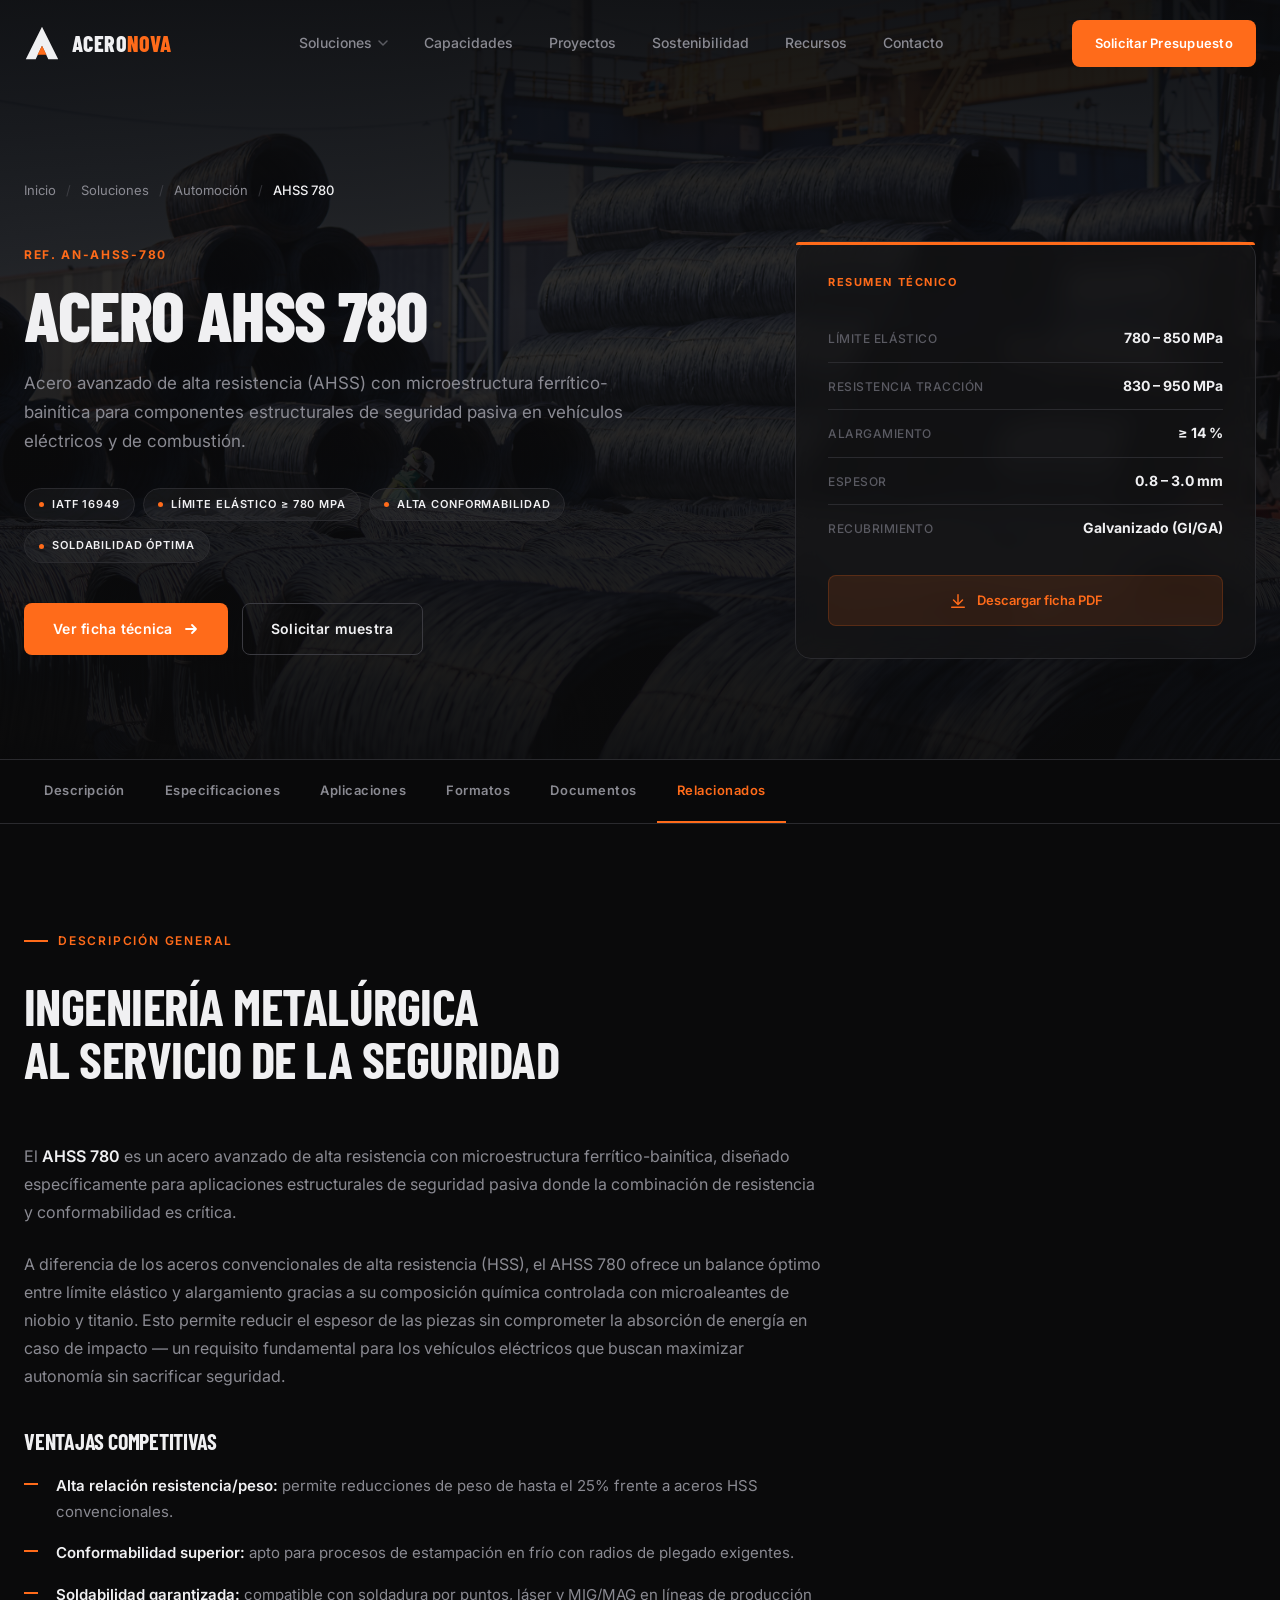
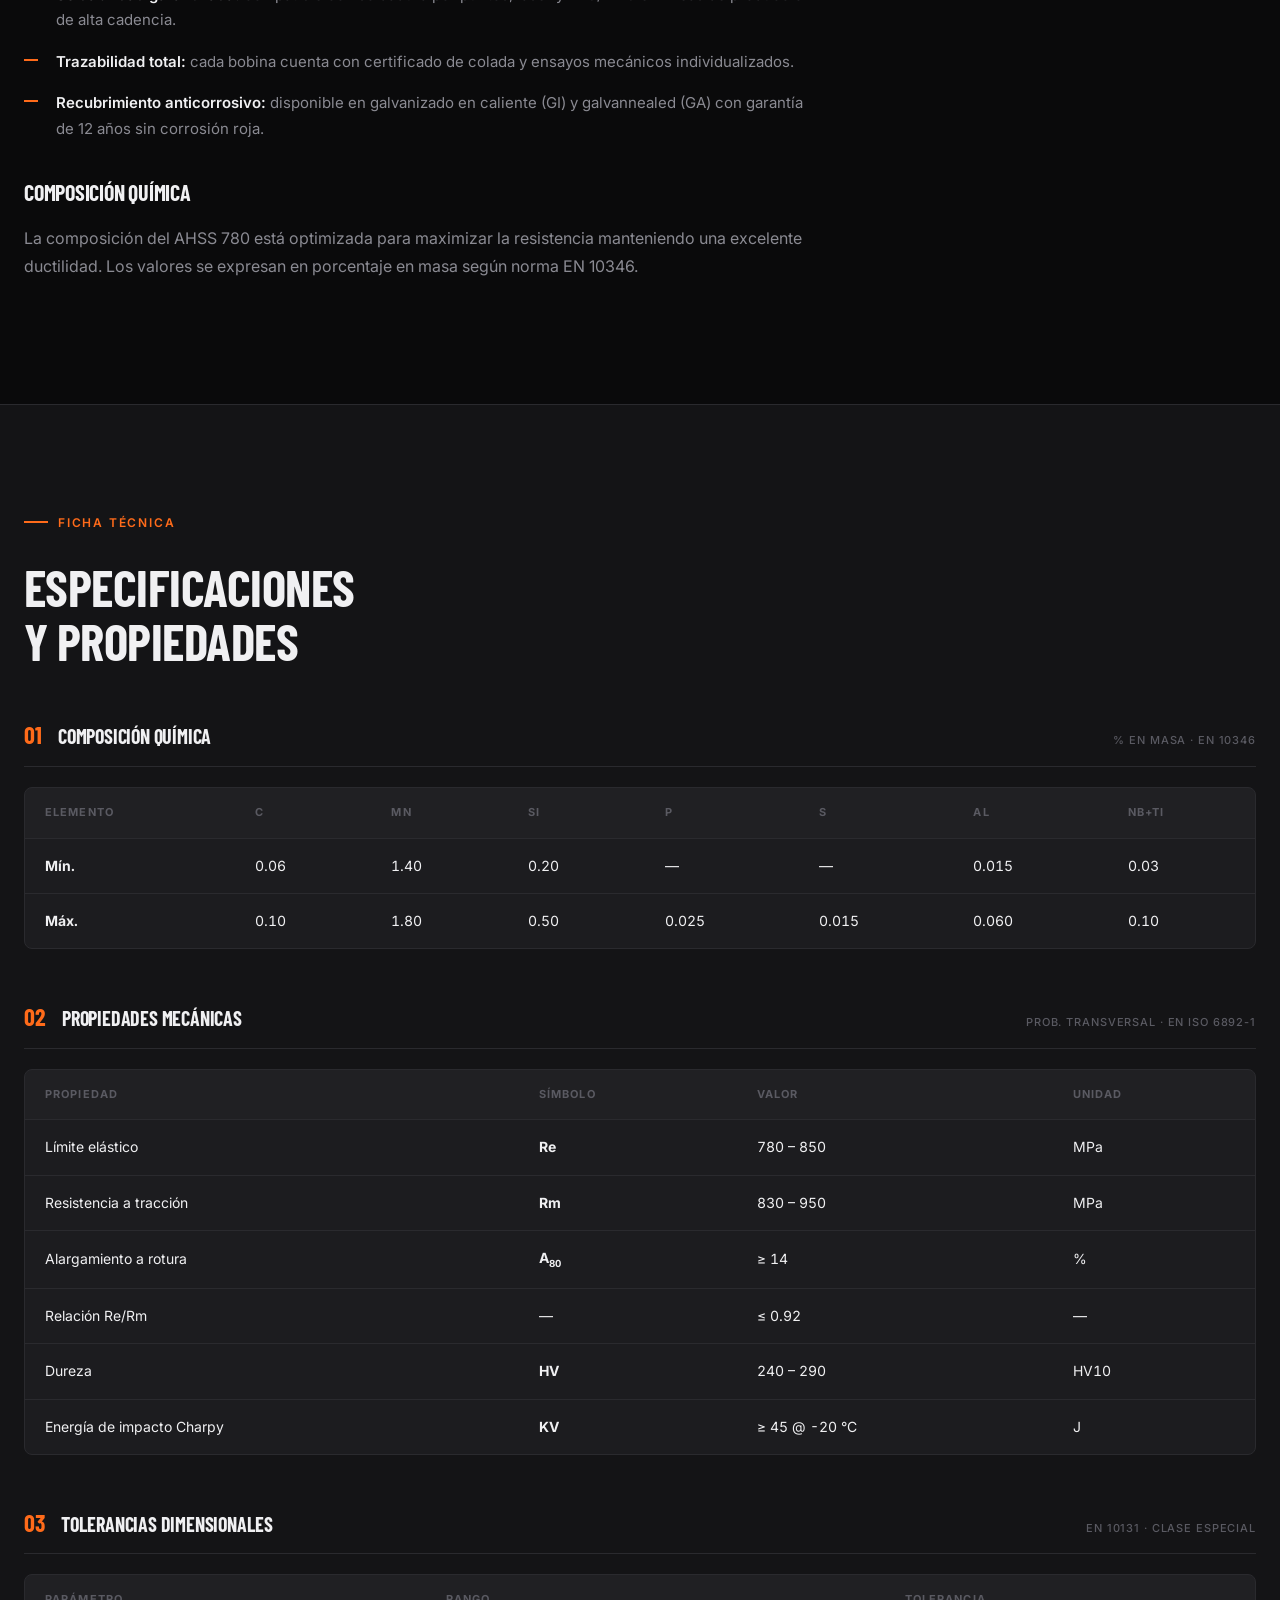
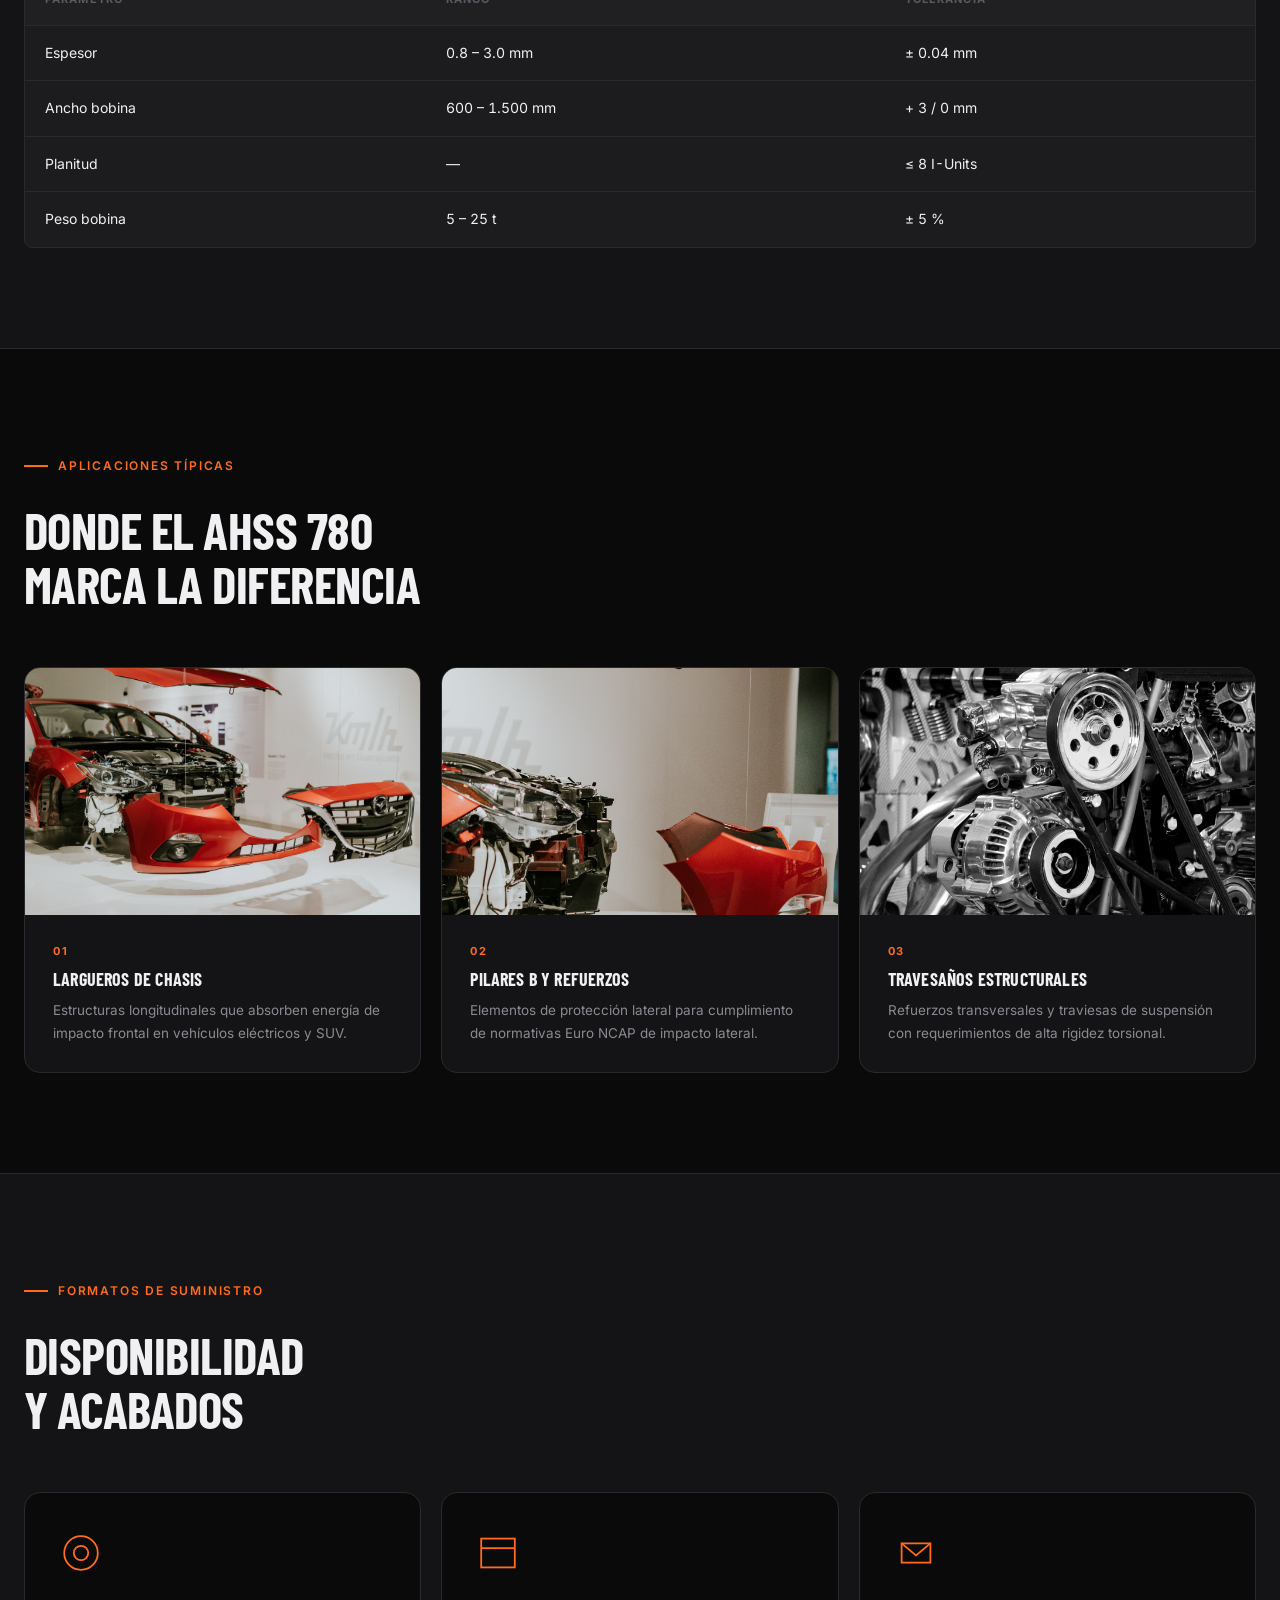
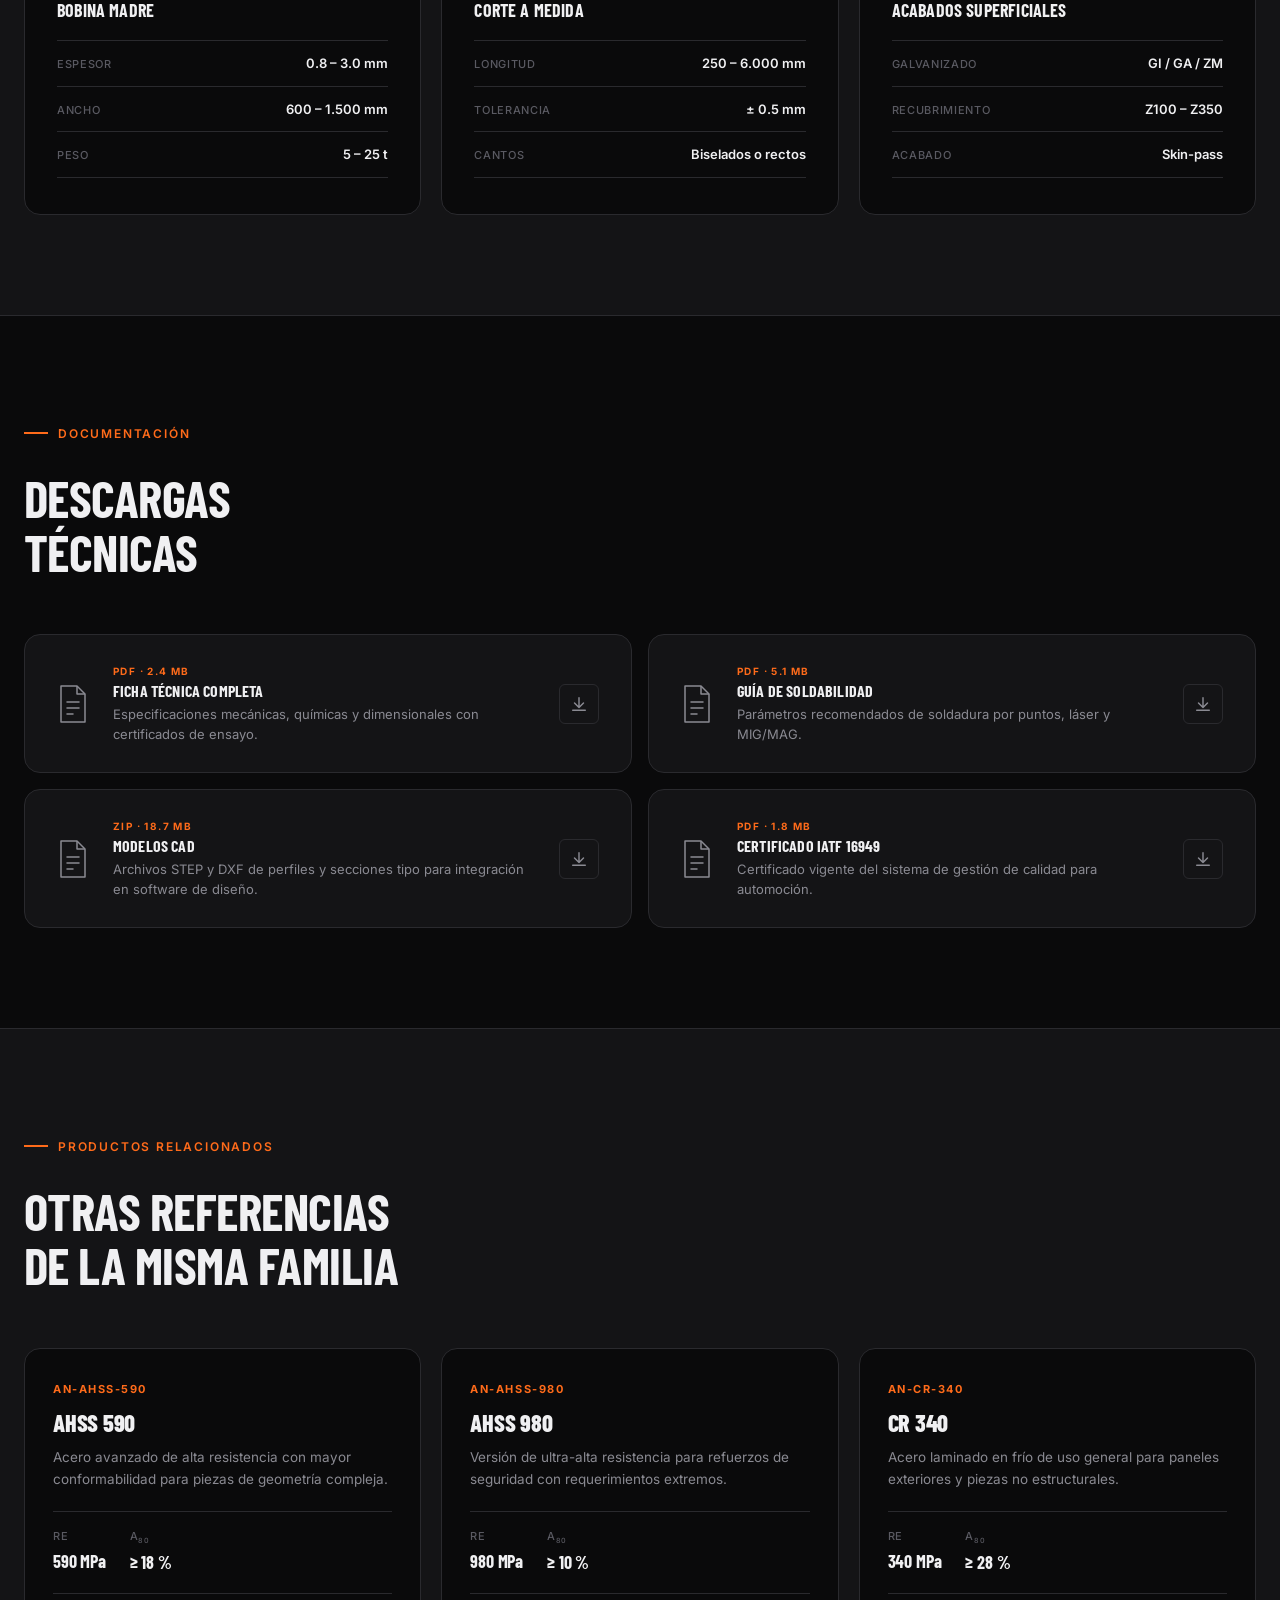
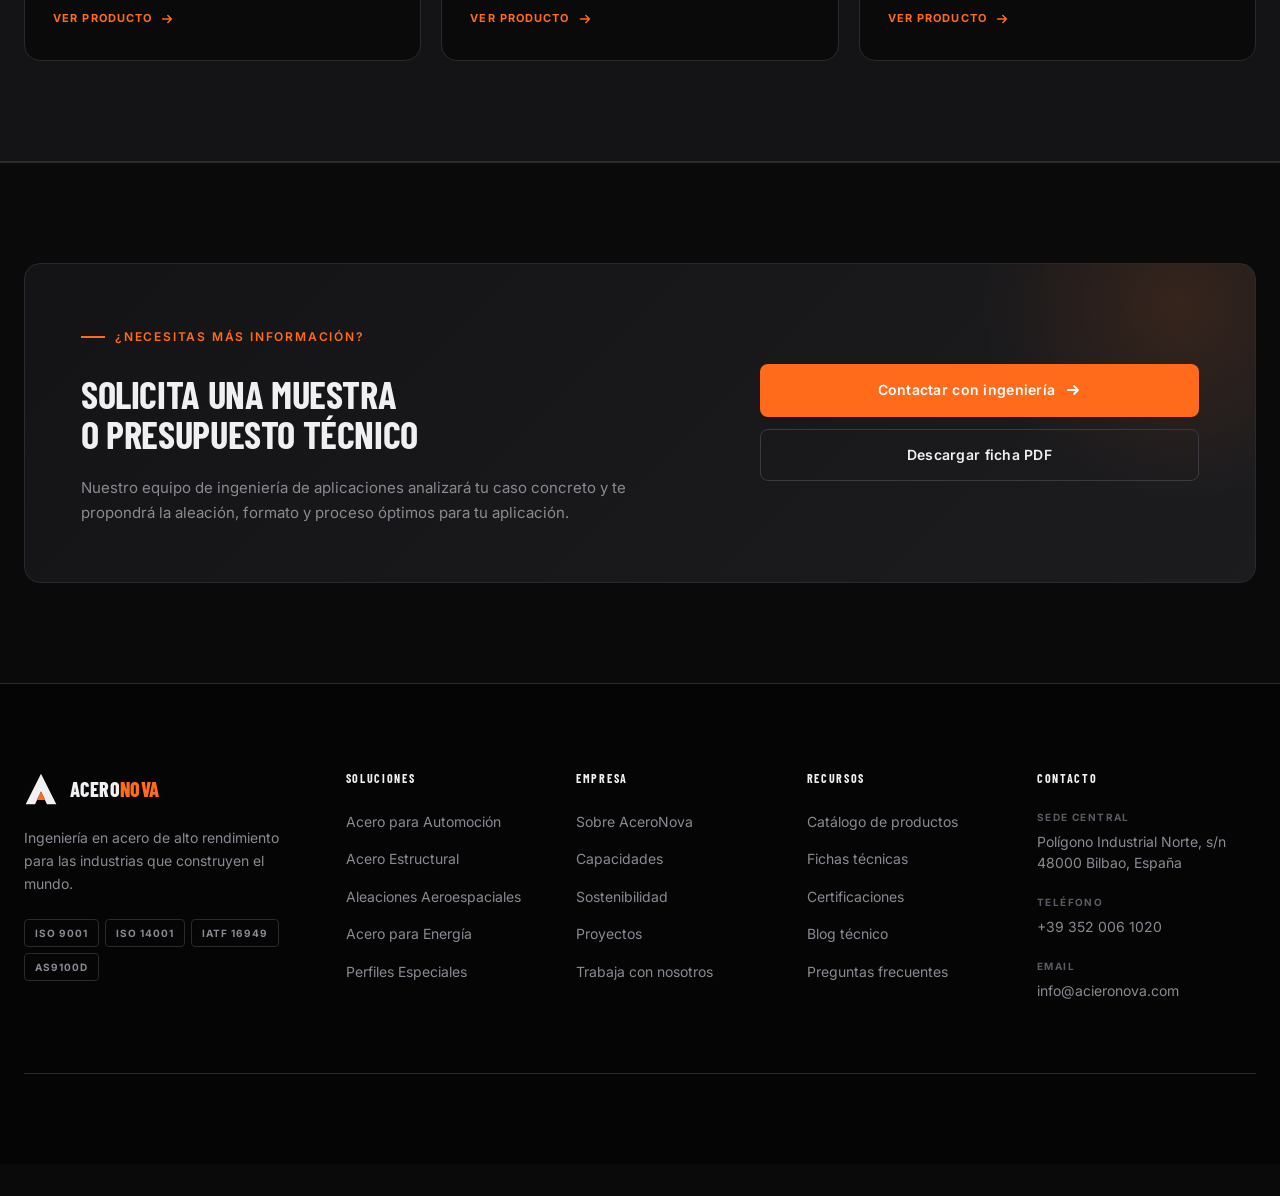
==== commit fb1063d9: "modificacion y actualizacion de contactos" ====
--- a/producto.html
+++ b/producto.html
@@ -188,7 +188,7 @@
 
     <!-- Fondo de imagen sutil -->
     <div class="product-hero__media" aria-hidden="true">
-      <img src="/assets/img/producto-hero.jpg" alt="">
+      <img src="assets/img/producto-hero.jpg" alt="">
       <div class="product-hero__overlay"></div>
     </div>
 
@@ -574,7 +574,7 @@
 
         <a href="#" class="app-card">
           <div class="app-card__media">
-            <img src="/assets/img/producto-aplicacion-1.jpg" alt="Aplicación en chasis de automoción" loading="lazy">
+            <img src="assets/img/producto-aplicacion-1.jpg" alt="Aplicación en chasis de automoción" loading="lazy">
           </div>
           <div class="app-card__body">
             <span class="app-card__num">01</span>
@@ -588,7 +588,7 @@
 
         <a href="#" class="app-card">
           <div class="app-card__media">
-            <img src="/assets/img/producto-aplicacion-2.jpg" alt="Aplicación en pilar B" loading="lazy">
+            <img src="assets/img/producto-aplicacion-2.jpg" alt="Aplicación en pilar B" loading="lazy">
           </div>
           <div class="app-card__body">
             <span class="app-card__num">02</span>
@@ -602,7 +602,7 @@
 
         <a href="#" class="app-card">
           <div class="app-card__media">
-            <img src="/assets/img/producto-aplicacion-3.jpg" alt="Aplicación en travesaños" loading="lazy">
+            <img src="assets/img/producto-aplicacion-3.jpg" alt="Aplicación en travesaños" loading="lazy">
           </div>
           <div class="app-card__body">
             <span class="app-card__num">03</span>
@@ -993,7 +993,7 @@
             </li>
             <li>
               <span class="footer__contact-label">Teléfono</span>
-              <a href="tel:+34910000000" class="footer__contact-value">+34 910 000 000</a>
+             <a href="tel:+393520061020" class="footer__contact-value">+39 352 006 1020</a>
             </li>
             <li>
               <span class="footer__contact-label">Email</span>
@@ -1032,24 +1032,24 @@
             </ul>
           </div>
           <ul class="footer__social">
-            <li><a href="#" aria-label="LinkedIn">
-              <svg width="18" height="18" viewBox="0 0 18 18" fill="none" aria-hidden="true">
-                <rect x="1" y="1" width="16" height="16" rx="2" stroke="currentColor" stroke-width="1.2"/>
-                <path d="M4.5 7V13M4.5 4.5V5M8 13V9.5C8 8.7 8.7 8 9.5 8C10.3 8 11 8.7 11 9.5V13M8 7V13" stroke="currentColor" stroke-width="1.2" stroke-linecap="round"/>
-              </svg>
-            </a></li>
-            <li><a href="#" aria-label="YouTube">
-              <svg width="18" height="18" viewBox="0 0 18 18" fill="none" aria-hidden="true">
-                <rect x="1" y="4" width="16" height="10" rx="2" stroke="currentColor" stroke-width="1.2"/>
-                <path d="M7.5 7L11.5 9L7.5 11V7Z" fill="currentColor"/>
-              </svg>
-            </a></li>
-            <li><a href="#" aria-label="X (Twitter)">
-              <svg width="18" height="18" viewBox="0 0 18 18" fill="none" aria-hidden="true">
-                <path d="M3 3L15 15M15 3L3 15" stroke="currentColor" stroke-width="1.4" stroke-linecap="round"/>
-              </svg>
-            </a></li>
-          </ul>
+  <li><a href="#" aria-label="LinkedIn">
+    <svg width="18" height="18" viewBox="0 0 18 18" fill="none" aria-hidden="true">
+      <rect x="1" y="1" width="16" height="16" rx="2" stroke="currentColor" stroke-width="1.2"/>
+      <path d="M4.5 7V13M4.5 4.5V5M8 13V9.5C8 8.7 8.7 8 9.5 8C10.3 8 11 8.7 11 9.5V13M8 7V13" stroke="currentColor" stroke-width="1.2" stroke-linecap="round"/>
+    </svg>
+  </a></li>
+  <li><a href="#" aria-label="YouTube">
+    <svg width="18" height="18" viewBox="0 0 18 18" fill="none" aria-hidden="true">
+      <rect x="1" y="4" width="16" height="10" rx="2" stroke="currentColor" stroke-width="1.2"/>
+      <path d="M7.5 7L11.5 9L7.5 11V7Z" fill="currentColor"/>
+    </svg>
+  </a></li>
+  <li><a href="#" aria-label="X (Twitter)">
+    <svg width="18" height="18" viewBox="0 0 18 18" fill="none" aria-hidden="true">
+      <path d="M3 3L15 15M15 3L3 15" stroke="currentColor" stroke-width="1.4" stroke-linecap="round"/>
+    </svg>
+  </a></li>
+</ul>
         </div>
       </div>
 
--- a/css/styles.css
+++ b/css/styles.css
@@ -513,7 +513,7 @@
 .hero__subtitle {
   font-size: clamp(1rem, 1.15vw, 1.125rem);
   line-height: 1.7;
-  color: var(--text-muted);
+  color: #ffffff;
   max-width: 620px;
   margin-bottom: 40px;
   animation: heroFadeUp 1s var(--ease) 0.4s both;
@@ -575,7 +575,7 @@
   font-weight: 500;
   letter-spacing: 0.08em;
   text-transform: uppercase;
-  color: var(--text-dim);
+  color: #ffffff;
 }
 
 /* Indicador de scroll */
@@ -1271,15 +1271,6 @@
     border-bottom: none;
   }
 
-  .hero__video {
-    display: none;
-  }
-
-  .hero__media {
-    background-image: url('/assets/img/hero-poster.jpg');
-    background-size: cover;
-    background-position: center;
-  }
 }
 
 /* ---------- Trust ---------- */
@@ -1403,10 +1394,10 @@
   /* Hero */
   .hero__video {
     display: none;
-  }
+}
 
   .hero__media {
-    background-image: url('/assets/img/hero-poster.jpg');
+    background-image: url('../assets/img/hero-poster.jpg');
     background-size: cover;
     background-position: center;
   }
@@ -1426,6 +1417,16 @@
 
   .hero__scroll-line::after {
     animation: none;
+  }
+
+   .hero__video {
+    display: none;
+  }
+
+  .hero__media {
+    background-image: url('../assets/img/hero-poster.jpg');
+    background-size: cover;
+    background-position: center;
   }
 
   /* Trust */
